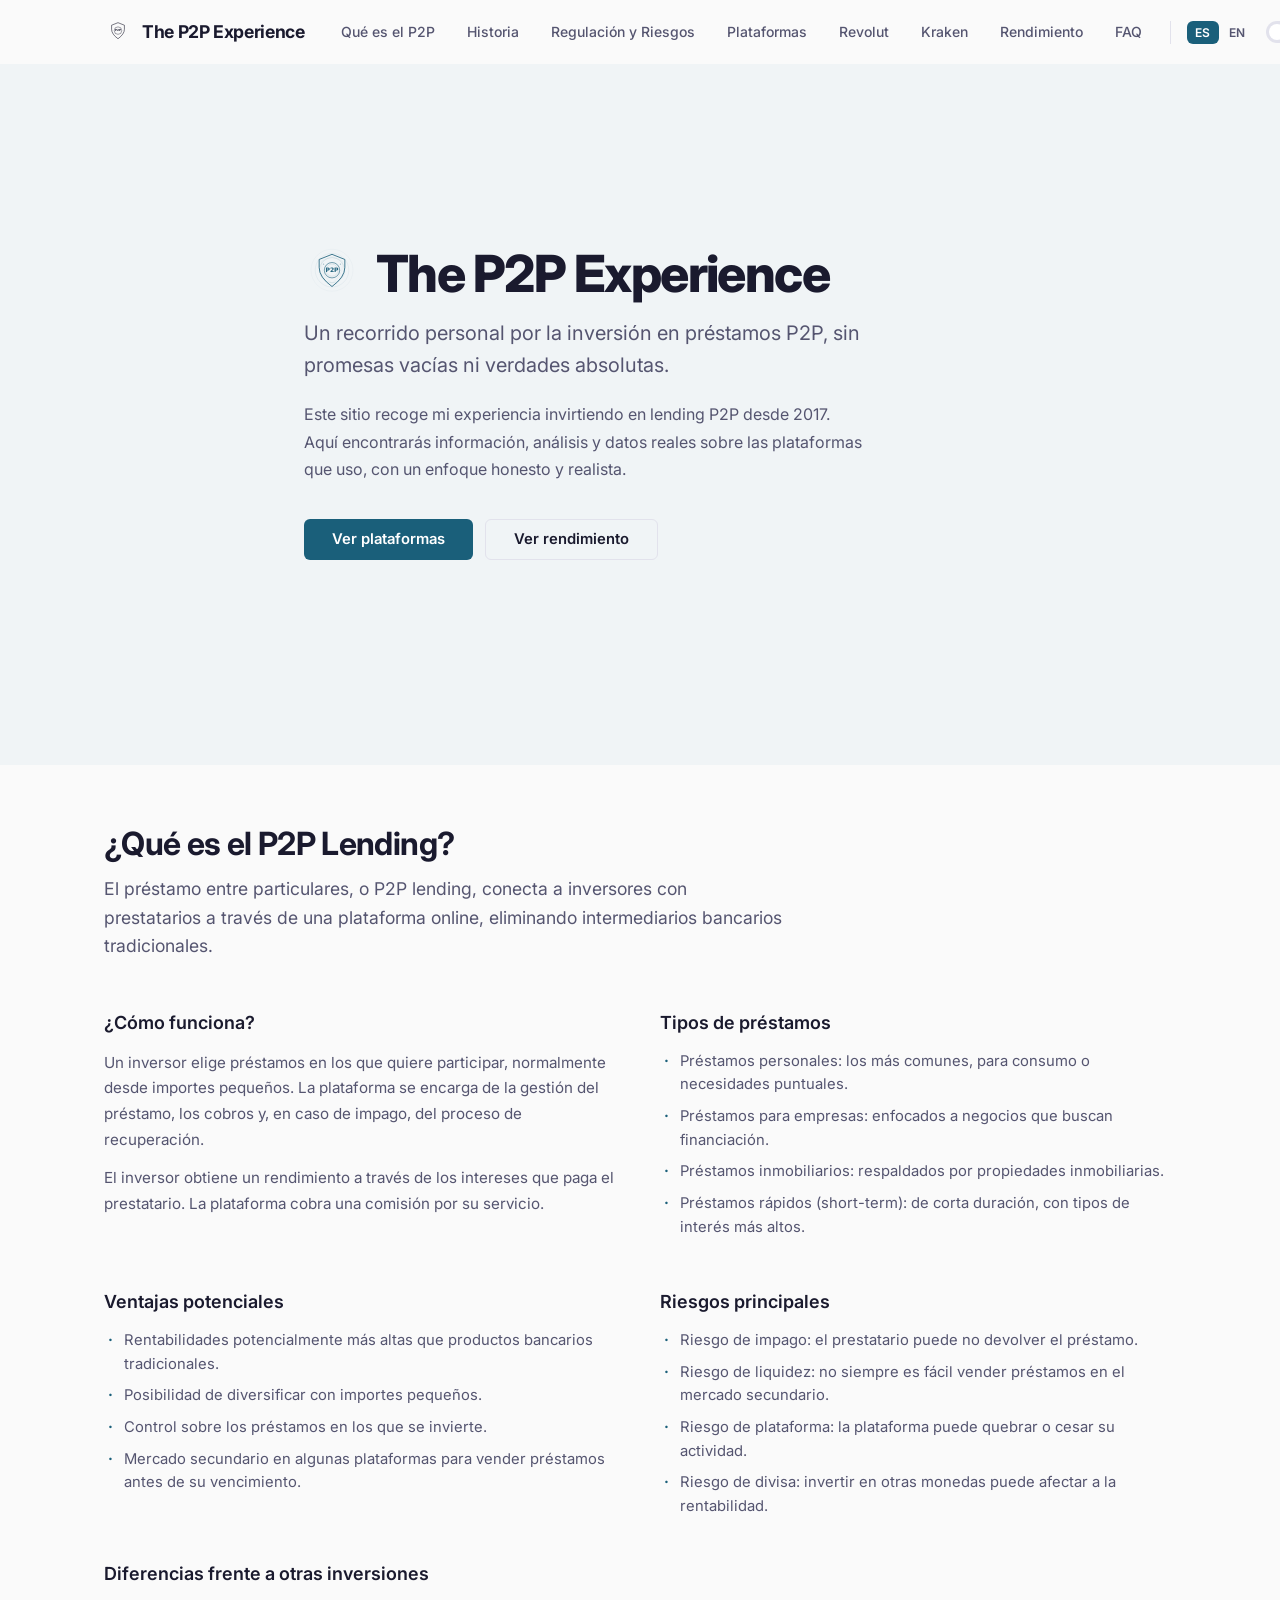
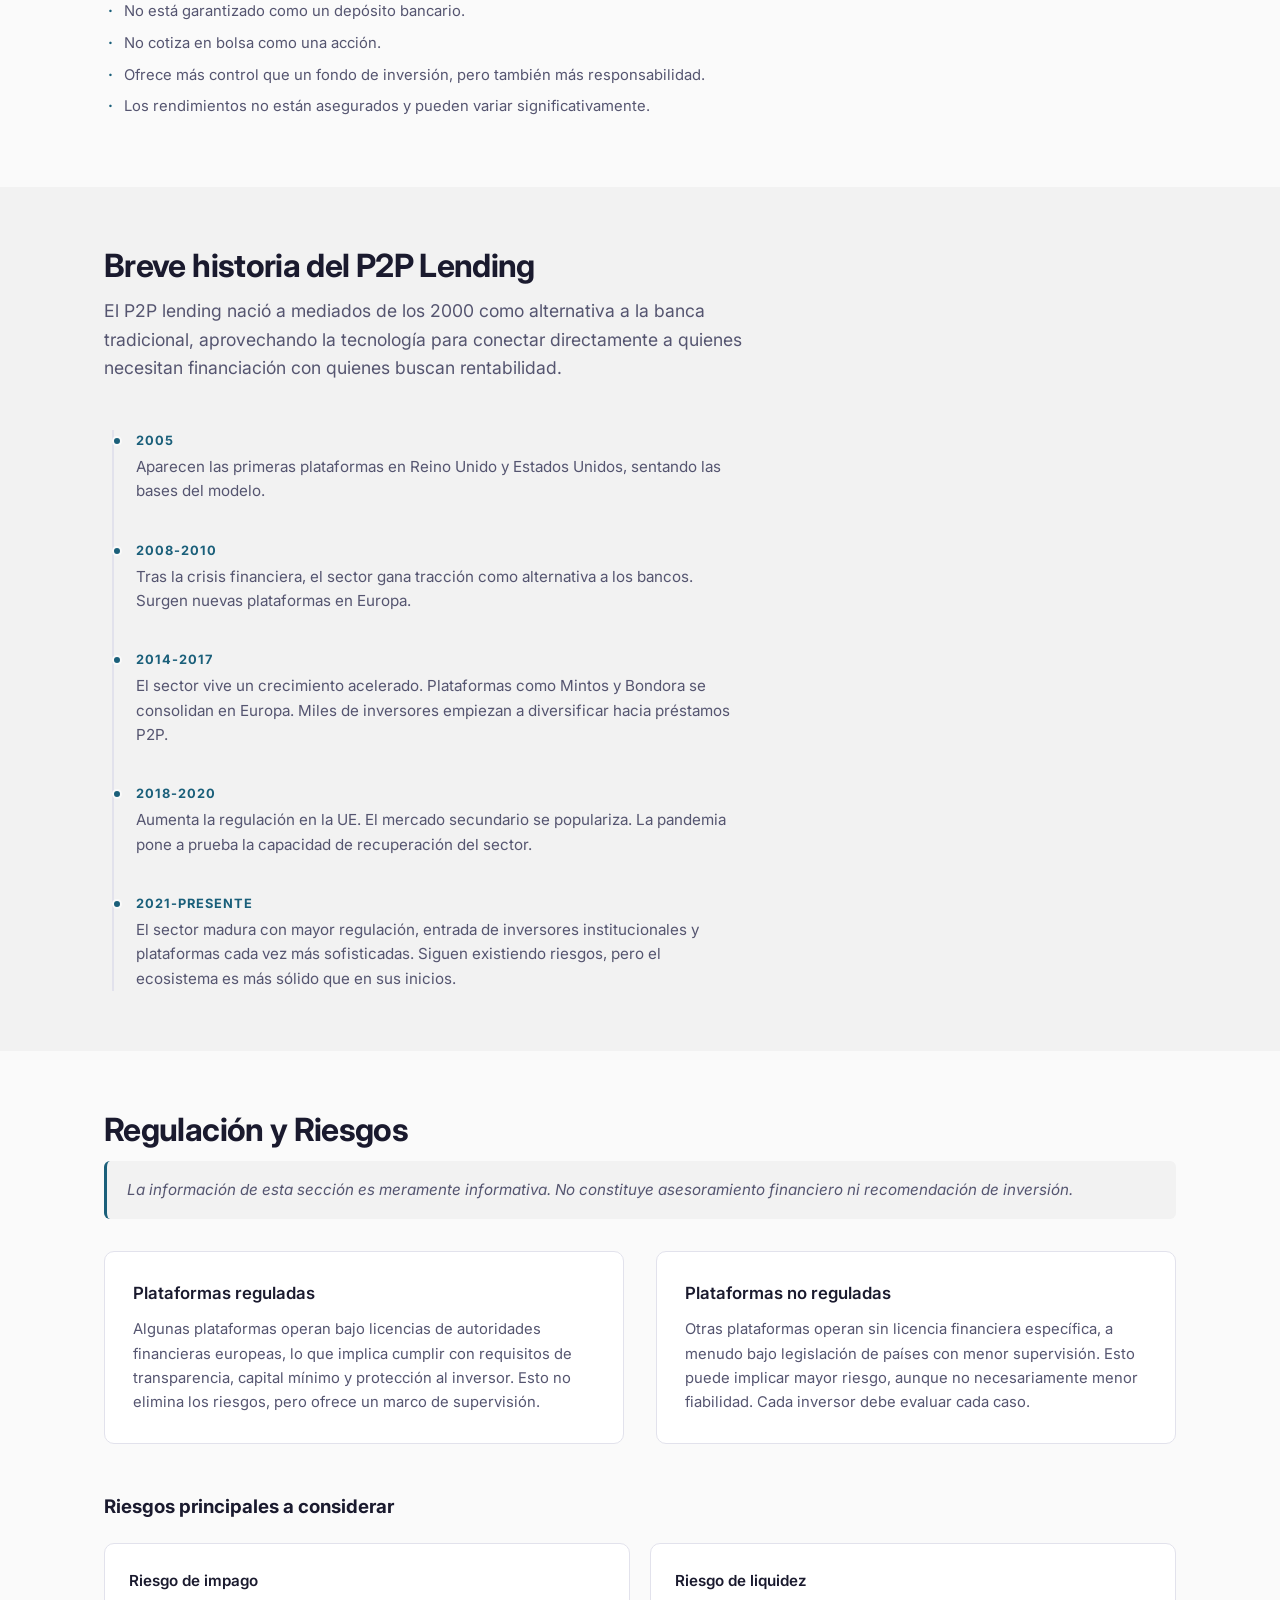
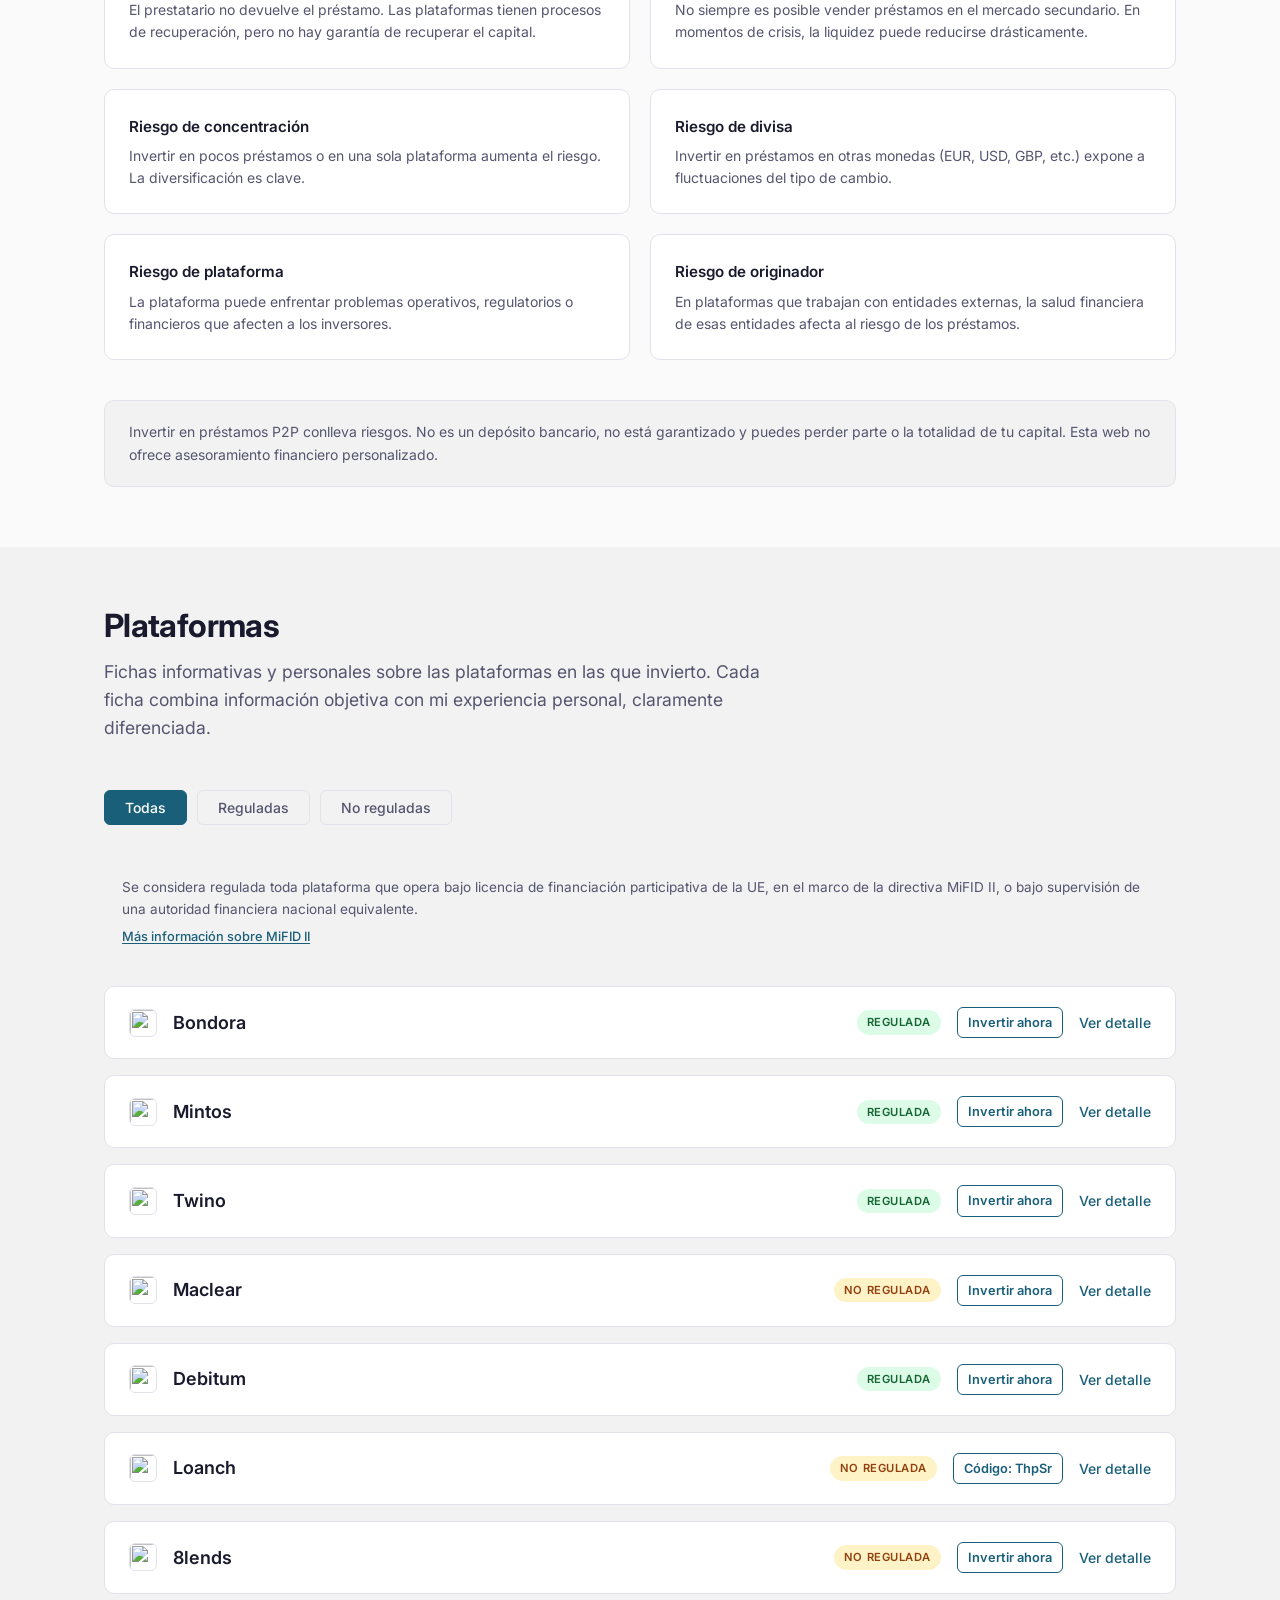
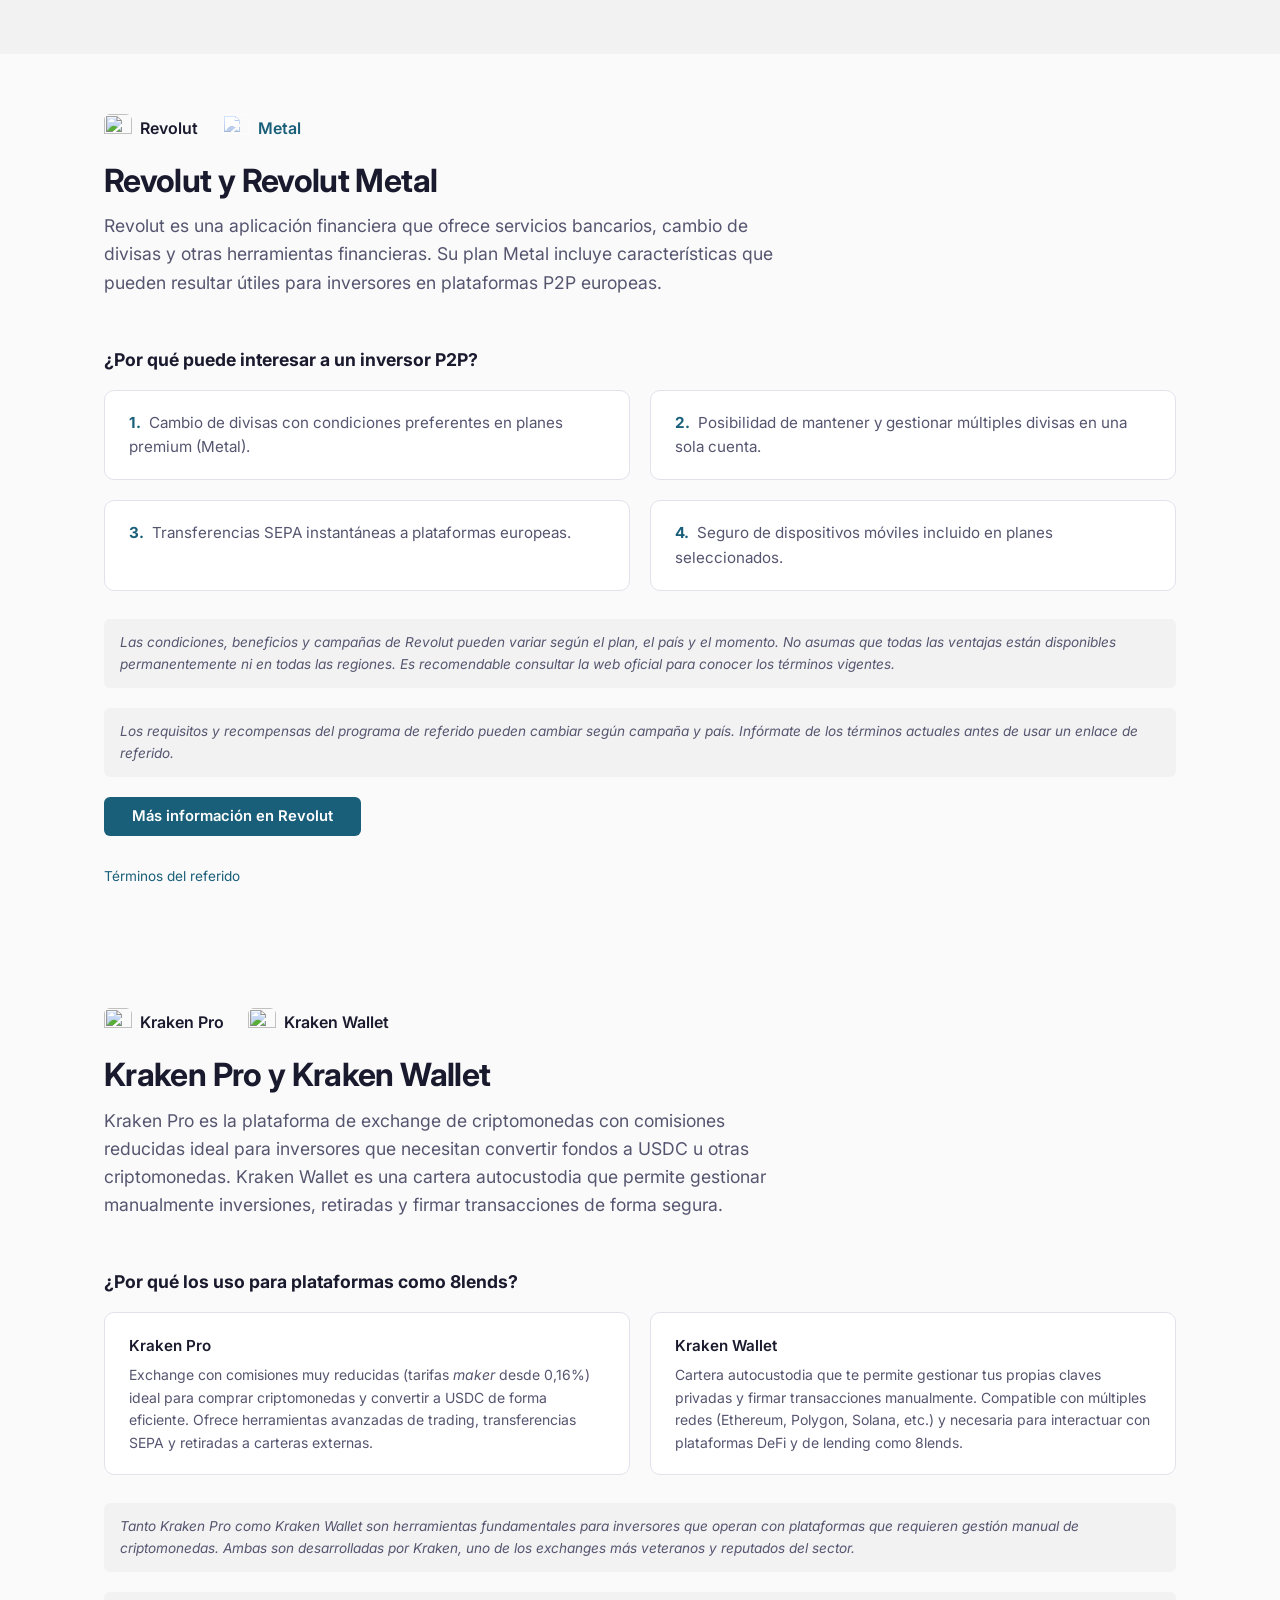
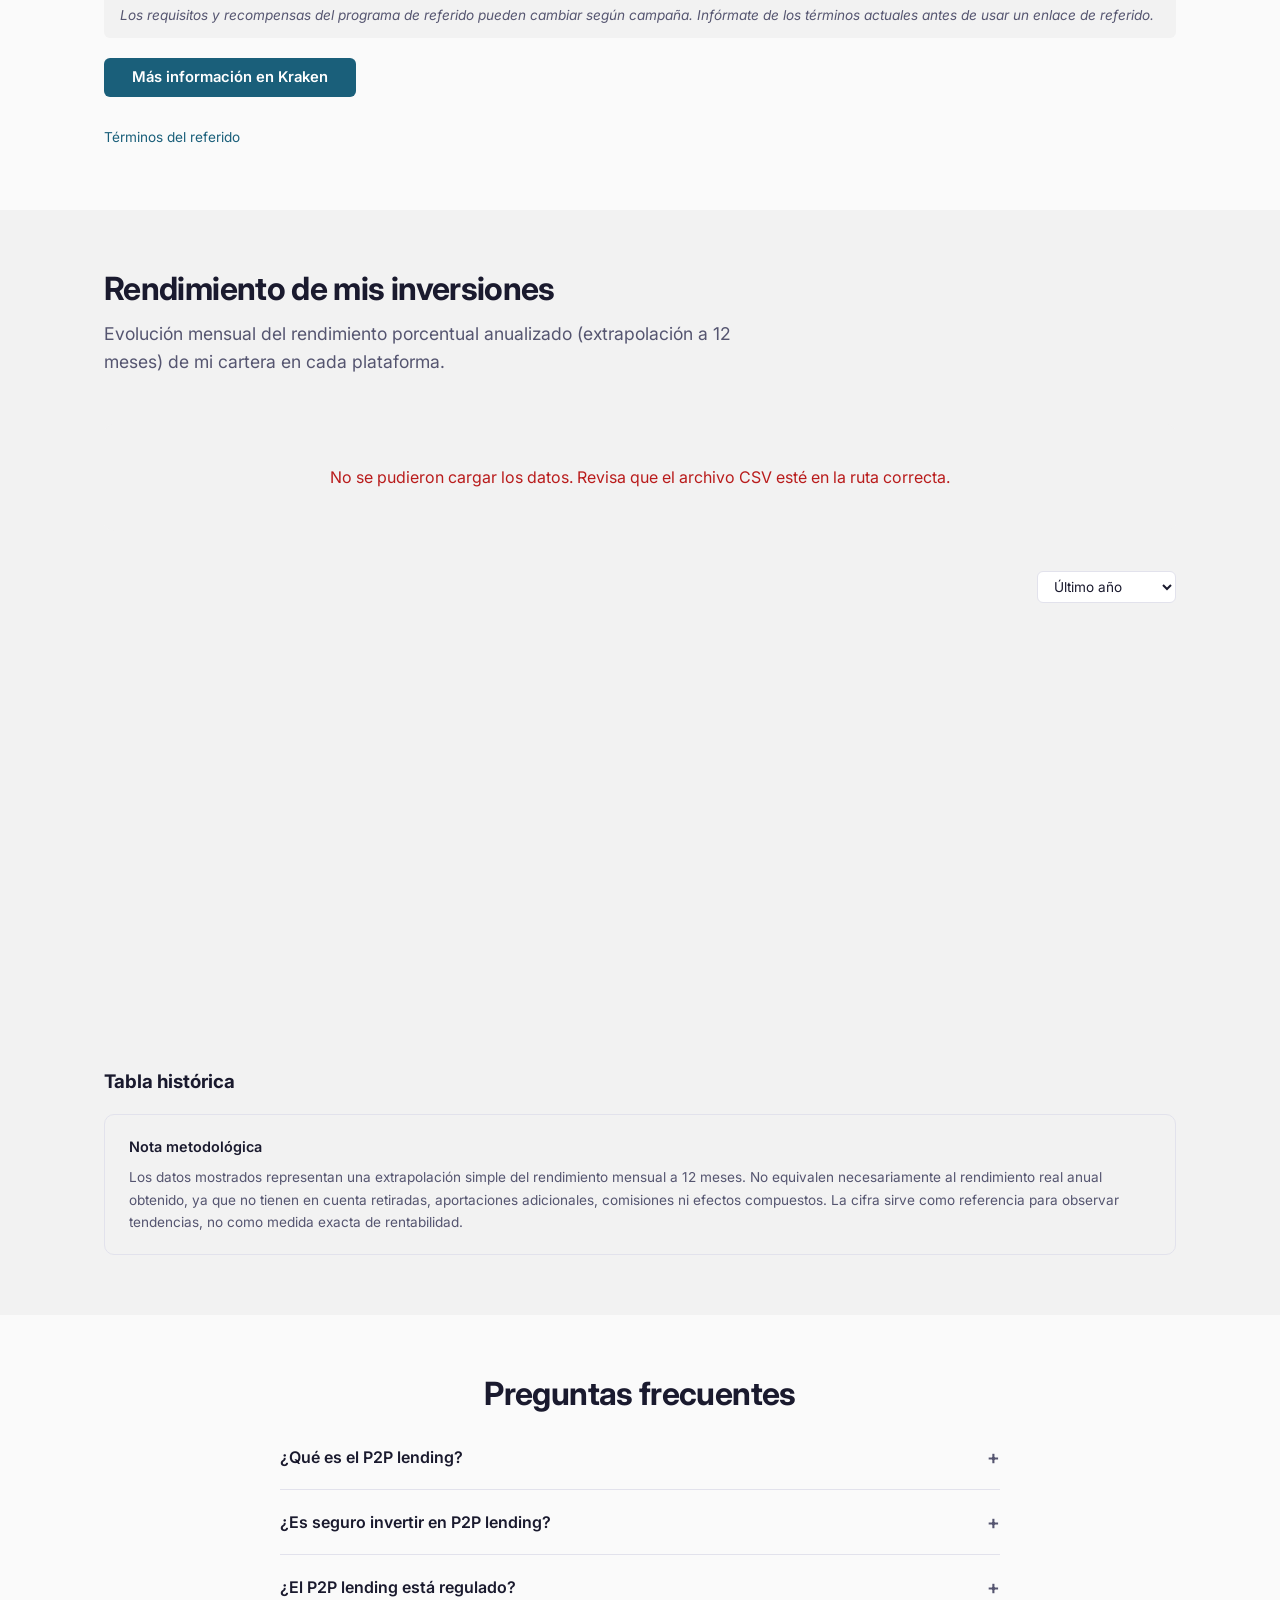
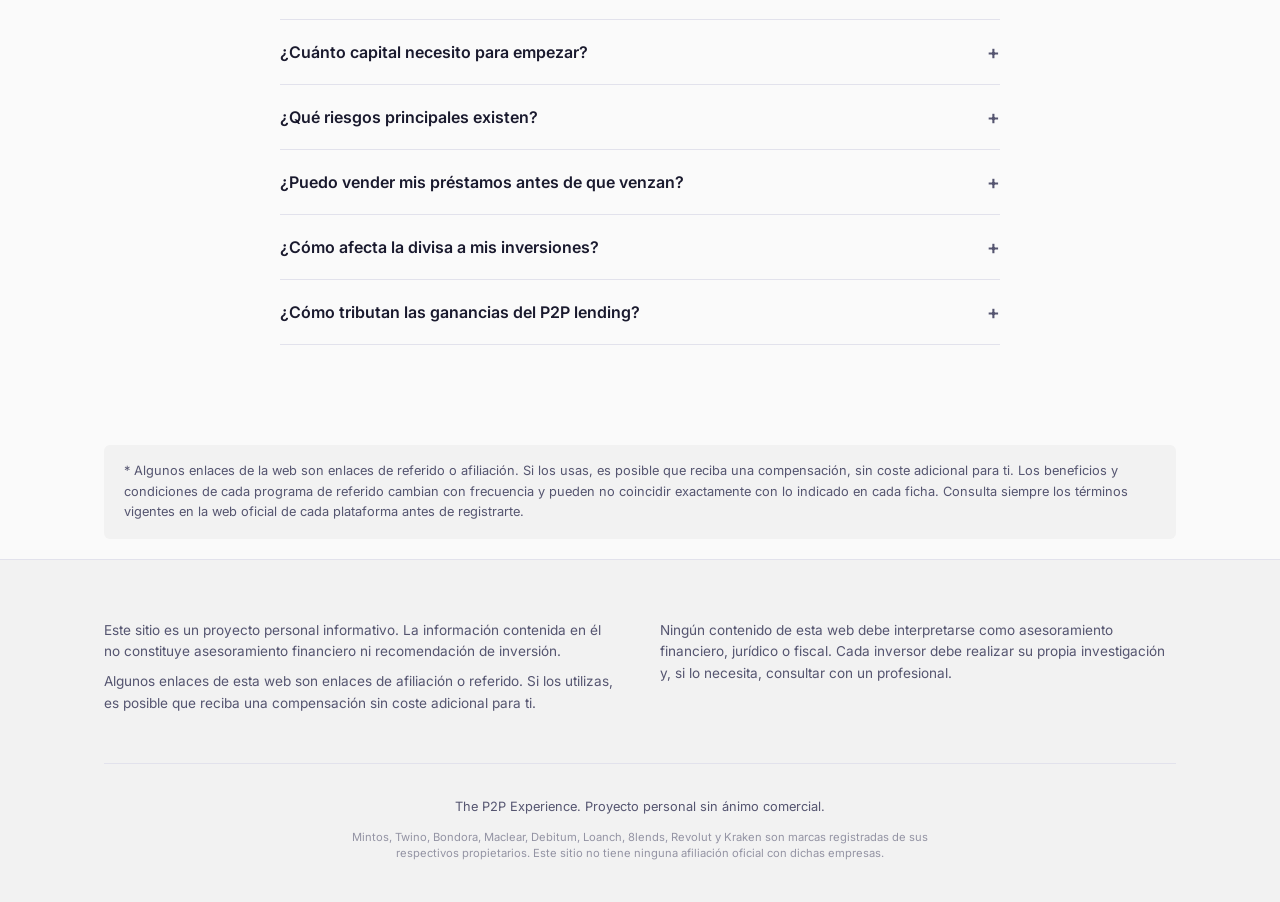
==== index.html @ 7c2d2e27 "fix: logo link scrolls to hero section" ====
<!DOCTYPE html>
<html lang="es" data-theme="light">
<head>
<meta charset="UTF-8">
<meta name="viewport" content="width=device-width, initial-scale=1.0">
<title data-i18n="site.title">The P2P Experience</title>
<meta name="description" content="Seguimiento personal e información sobre inversión en préstamos P2P">
<meta property="og:title" content="The P2P Experience">
<meta property="og:description" content="Un recorrido personal por la inversión en préstamos P2P.">
<meta property="og:type" content="website">
<link rel="preconnect" href="https://fonts.googleapis.com">
<link rel="preconnect" href="https://fonts.gstatic.com" crossorigin>
<link href="https://fonts.googleapis.com/css2?family=Inter:wght@400;500;600;700;800&display=swap" rel="stylesheet">
<script src="https://cdn.jsdelivr.net/npm/chart.js@4.4.7/dist/chart.umd.min.js"></script>
<link rel="stylesheet" href="css/style.css">
<link rel="icon" type="image/svg+xml" href="data:image/svg+xml,%3Csvg xmlns='http://www.w3.org/2000/svg' viewBox='0 0 240 240'%3E%3Cpath d='M120 40 L175 62 L175 96 Q175 138 120 178 Q65 138 65 96 L65 62 Z' fill='none' stroke='%233b82f6' stroke-width='6' stroke-linejoin='round'/%3E%3Ccircle cx='120' cy='108' r='33' fill='none' stroke='%23f59e0b' stroke-width='4'/%3E%3Ctext x='120' y='116' text-anchor='middle' font-family='system-ui,sans-serif' font-weight='800' font-size='28' fill='%23f8fafc'%3EP2P%3C/text%3E%3C/svg%3E">
</head>
<body>

<!-- ─── Header ───────────────────────────────────────────────── -->
<header class="site-header">
  <div class="container header-inner">
    <a href="#hero" class="site-logo">
      <svg class="logo-icon" width="28" height="28" viewBox="0 0 240 240" xmlns="http://www.w3.org/2000/svg">
        <path d="M120 40 L175 62 L175 96 Q175 138 120 178 Q65 138 65 96 L65 62 Z" fill="none" stroke="currentColor" stroke-width="5" stroke-linejoin="round"/>
        <circle cx="120" cy="108" r="32" fill="none" stroke="currentColor" stroke-width="3.5"/>
        <text x="120" y="115" text-anchor="middle" font-family="system-ui, sans-serif" font-weight="800" font-size="24" fill="currentColor">P2P</text>
      </svg>
      <span class="logo-text">The P2P Experience</span>
    </a>

    <button class="hamburger" id="hamburger" aria-expanded="false" aria-label="Menú">
      <span></span><span></span><span></span>
    </button>

    <nav class="nav-menu" id="nav-menu">
      <a href="#que-es" data-i18n="nav.que-es">Qu&eacute; es el P2P</a>
      <a href="#historia" data-i18n="nav.historia">Historia</a>
      <a href="#regulacion" data-i18n="nav.regulacion">Regulaci&oacute;n y Riesgos</a>
      <a href="#plataformas" data-i18n="nav.plataformas">Plataformas</a>
      <a href="#revolut">Revolut</a>
      <a href="#kraken">Kraken</a>
      <a href="#rendimiento" data-i18n="nav.rendimiento">Rendimiento</a>
      <a href="#faq">FAQ</a>

      <div class="lang-switcher">
        <button class="lang-btn active" data-lang="es">ES</button>
        <button class="lang-btn" data-lang="en">EN</button>
      </div>

      <div class="theme-toggle-wrapper">
        <label class="theme-switch">
          <input type="checkbox" id="theme-toggle">
          <span class="theme-slider"></span>
        </label>
        <span class="theme-label" id="theme-label">Modo oscuro</span>
      </div>
    </nav>
  </div>
</header>

<main>

<!-- ─── Hero ──────────────────────────────────────────────────── -->
<section class="hero" id="hero">
  <div class="container hero-content">
    <div class="hero-title-row">
      <svg class="hero-logo" width="56" height="56" viewBox="0 0 240 240" xmlns="http://www.w3.org/2000/svg">
        <circle cx="120" cy="108" r="90" fill="none" stroke="currentColor" stroke-width="1" opacity="0.12"/>
        <circle cx="120" cy="108" r="72" fill="none" stroke="currentColor" stroke-width="1.2" opacity="0.2"/>
        <circle cx="120" cy="108" r="54" fill="none" stroke="currentColor" stroke-width="1.5" opacity="0.3"/>
        <path d="M120 40 L175 62 L175 96 Q175 138 120 178 Q65 138 65 96 L65 62 Z" fill="none" stroke="currentColor" stroke-width="3.5" stroke-linejoin="round"/>
        <path d="M120 50 L164 68 L164 94 Q164 130 120 164 Q76 130 76 94 L76 68 Z" fill="none" stroke="currentColor" stroke-width="1" opacity="0.2" stroke-linejoin="round"/>
        <circle cx="120" cy="108" r="33" fill="none" stroke="currentColor" stroke-width="2.5"/>
        <circle cx="120" cy="108" r="26" fill="none" stroke="currentColor" stroke-width="0.8" opacity="0.5"/>
        <text x="120" y="116" text-anchor="middle" font-family="system-ui,sans-serif" font-weight="800" font-size="26" fill="currentColor">P2P</text>
        <circle cx="84" cy="82" r="2.5" fill="currentColor" opacity="0.4"/>
        <circle cx="156" cy="82" r="2.5" fill="currentColor" opacity="0.4"/>
      </svg>
      <h1 class="hero-title" data-i18n="hero.title">The P2P Experience</h1>
    </div>
    <p class="hero-subtitle" data-i18n="hero.subtitle">Un recorrido personal por la inversi&oacute;n en pr&eacute;stamos P2P, sin promesas vac&iacute;as ni verdades absolutas.</p>
    <p class="hero-intro" data-i18n="hero.intro">Este sitio recoge mi experiencia invirtiendo en lending P2P desde 2017. Aqu&iacute; encontrar&aacute;s informaci&oacute;n, an&aacute;lisis y datos reales sobre las plataformas que uso, con un enfoque honesto y realista.</p>
    <div class="hero-actions">
      <a href="#plataformas" class="btn btn-primary" data-i18n="hero.cta_plataformas">Ver plataformas</a>
      <a href="#rendimiento" class="btn btn-outline" data-i18n="hero.cta_rendimiento">Ver rendimiento</a>
    </div>
  </div>
</section>

<!-- ─── Qué es el P2P ─────────────────────────────────────────── -->
<section class="section" id="que-es">
  <div class="container">
    <h2 class="section-title" data-i18n="quees.title">¿Qu&eacute; es el P2P Lending?</h2>
    <p class="section-subtitle" data-i18n="quees.intro">El pr&eacute;stamo entre particulares, o P2P lending, conecta a inversores con prestatarios a trav&eacute;s de una plataforma online, eliminando intermediarios bancarios tradicionales.</p>

    <div class="about-grid">
      <div class="about-block">
        <h3 data-i18n="quees.como_funciona.title">¿C&oacute;mo funciona?</h3>
        <p data-i18n="quees.como_funciona.p1">Un inversor elige pr&eacute;stamos en los que quiere participar, normalmente desde importes peque&ntilde;os. La plataforma se encarga de la gesti&oacute;n del pr&eacute;stamo, los cobros y, en caso de impago, del proceso de recuperaci&oacute;n.</p>
        <p style="margin-top:12px" data-i18n="quees.como_funciona.p2">El inversor obtiene un rendimiento a trav&eacute;s de los intereses que paga el prestatario. La plataforma cobra una comisi&oacute;n por su servicio.</p>
      </div>

      <div class="about-block">
        <h3 data-i18n="quees.tipos.title">Tipos de pr&eacute;stamos</h3>
        <ul>
          <li data-i18n="quees.tipos.items[0]">Pr&eacute;stamos personales: los m&aacute;s comunes, para consumo o necesidades puntuales.</li>
          <li data-i18n="quees.tipos.items[1]">Pr&eacute;stamos para empresas: enfocados a negocios que buscan financiaci&oacute;n.</li>
          <li data-i18n="quees.tipos.items[2]">Pr&eacute;stamos inmobiliarios: respaldados por propiedades inmobiliarias.</li>
          <li data-i18n="quees.tipos.items[3]">Pr&eacute;stamos r&aacute;pidos (short-term): de corta duraci&oacute;n, con tipos de inter&eacute;s m&aacute;s altos.</li>
        </ul>
      </div>

      <div class="about-block">
        <h3 data-i18n="quees.ventajas.title">Ventajas potenciales</h3>
        <ul>
          <li data-i18n="quees.ventajas.items[0]">Rentabilidades potencialmente m&aacute;s altas que productos bancarios tradicionales.</li>
          <li data-i18n="quees.ventajas.items[1]">Posibilidad de diversificar con importes peque&ntilde;os.</li>
          <li data-i18n="quees.ventajas.items[2]">Control sobre los pr&eacute;stamos en los que se invierte.</li>
          <li data-i18n="quees.ventajas.items[3]">Mercado secundario en algunas plataformas para vender pr&eacute;stamos antes de su vencimiento.</li>
        </ul>
      </div>

      <div class="about-block">
        <h3 data-i18n="quees.riesgos.title">Riesgos principales</h3>
        <ul>
          <li data-i18n="quees.riesgos.items[0]">Riesgo de impago: el prestatario puede no devolver el pr&eacute;stamo.</li>
          <li data-i18n="quees.riesgos.items[1]">Riesgo de liquidez: no siempre es f&aacute;cil vender pr&eacute;stamos en el mercado secundario.</li>
          <li data-i18n="quees.riesgos.items[2]">Riesgo de plataforma: la plataforma puede quebrar o cesar su actividad.</li>
          <li data-i18n="quees.riesgos.items[3]">Riesgo de divisa: invertir en otras monedas puede afectar a la rentabilidad.</li>
        </ul>
      </div>
    </div>

    <div class="about-block" style="margin-top:32px">
      <h3 data-i18n="quees.diferencias.title">Diferencias frente a otras inversiones</h3>
      <ul>
        <li data-i18n="quees.diferencias.items[0]">No est&aacute; garantizado como un dep&oacute;sito bancario.</li>
        <li data-i18n="quees.diferencias.items[1]">No cotiza en bolsa como una acci&oacute;n.</li>
        <li data-i18n="quees.diferencias.items[2]">Ofrece m&aacute;s control que un fondo de inversi&oacute;n, pero tambi&eacute;n m&aacute;s responsabilidad.</li>
        <li data-i18n="quees.diferencias.items[3]">Los rendimientos no est&aacute;n asegurados y pueden variar significativamente.</li>
      </ul>
    </div>
  </div>
</section>

<!-- ─── Historia ──────────────────────────────────────────────── -->
<section class="section section-alt" id="historia">
  <div class="container">
    <h2 class="section-title" data-i18n="historia.title">Breve historia del P2P Lending</h2>
    <p class="section-subtitle" data-i18n="historia.intro">El P2P lending naci&oacute; a mediados de los 2000 como alternativa a la banca tradicional, aprovechando la tecnolog&iacute;a para conectar directamente a quienes necesitan financiaci&oacute;n con quienes buscan rentabilidad.</p>

    <div class="timeline">
      <div class="timeline-item">
        <div class="timeline-year">2005</div>
        <div class="timeline-text" data-i18n="historia.hitos[0].text">Aparecen las primeras plataformas en Reino Unido y Estados Unidos, sentando las bases del modelo.</div>
      </div>
      <div class="timeline-item">
        <div class="timeline-year">2008-2010</div>
        <div class="timeline-text" data-i18n="historia.hitos[1].text">Tras la crisis financiera, el sector gana tracci&oacute;n como alternativa a los bancos. Surgen nuevas plataformas en Europa.</div>
      </div>
      <div class="timeline-item">
        <div class="timeline-year">2014-2017</div>
        <div class="timeline-text" data-i18n="historia.hitos[2].text">El sector vive un crecimiento acelerado. Plataformas como Mintos y Bondora se consolidan en Europa. Miles de inversores empiezan a diversificar hacia pr&eacute;stamos P2P.</div>
      </div>
      <div class="timeline-item">
        <div class="timeline-year">2018-2020</div>
        <div class="timeline-text" data-i18n="historia.hitos[3].text">Aumenta la regulaci&oacute;n en la UE. El mercado secundario se populariza. La pandemia pone a prueba la capacidad de recuperaci&oacute;n del sector.</div>
      </div>
      <div class="timeline-item">
        <div class="timeline-year">2021-presente</div>
        <div class="timeline-text" data-i18n="historia.hitos[4].text">El sector madura con mayor regulaci&oacute;n, entrada de inversores institucionales y plataformas cada vez m&aacute;s sofisticadas. Siguen existiendo riesgos, pero el ecosistema es m&aacute;s s&oacute;lido que en sus inicios.</div>
      </div>
    </div>
  </div>
</section>

<!-- ─── Regulación y Riesgos ──────────────────────────────────── -->
<section class="section" id="regulacion">
  <div class="container">
    <h2 class="section-title" data-i18n="regulacion.title">Regulaci&oacute;n y Riesgos</h2>

    <div class="regulation-intro" data-i18n="regulacion.declaracion">La informaci&oacute;n de esta secci&oacute;n es meramente informativa. No constituye asesoramiento financiero ni recomendaci&oacute;n de inversi&oacute;n.</div>

    <div class="regulation-grid">
      <div class="regulation-block">
        <h3 data-i18n="regulacion.reguladas.title">Plataformas reguladas</h3>
        <p data-i18n="regulacion.reguladas.text">Algunas plataformas operan bajo licencias de autoridades financieras europeas, lo que implica cumplir con requisitos de transparencia, capital m&iacute;nimo y protecci&oacute;n al inversor. Esto no elimina los riesgos, pero ofrece un marco de supervisi&oacute;n.</p>
      </div>
      <div class="regulation-block">
        <h3 data-i18n="regulacion.no_reguladas.title">Plataformas no reguladas</h3>
        <p data-i18n="regulacion.no_reguladas.text">Otras plataformas operan sin licencia financiera espec&iacute;fica, a menudo bajo legislaci&oacute;n de pa&iacute;ses con menor supervisi&oacute;n. Esto puede implicar mayor riesgo, aunque no necesariamente menor fiabilidad. Cada inversor debe evaluar cada caso.</p>
      </div>
    </div>

    <h3 style="margin-bottom:20px" data-i18n="regulacion.riesgos_lista.title">Riesgos principales a considerar</h3>

    <div class="risk-list">
      <div class="risk-item">
        <h4 data-i18n="regulacion.riesgos_lista.items[0].name">Riesgo de impago</h4>
        <p data-i18n="regulacion.riesgos_lista.items[0].text">El prestatario no devuelve el pr&eacute;stamo. Las plataformas tienen procesos de recuperaci&oacute;n, pero no hay garant&iacute;a de recuperar el capital.</p>
      </div>
      <div class="risk-item">
        <h4 data-i18n="regulacion.riesgos_lista.items[1].name">Riesgo de liquidez</h4>
        <p data-i18n="regulacion.riesgos_lista.items[1].text">No siempre es posible vender pr&eacute;stamos en el mercado secundario. En momentos de crisis, la liquidez puede reducirse dr&aacute;sticamente.</p>
      </div>
      <div class="risk-item">
        <h4 data-i18n="regulacion.riesgos_lista.items[2].name">Riesgo de concentraci&oacute;n</h4>
        <p data-i18n="regulacion.riesgos_lista.items[2].text">Invertir en pocos pr&eacute;stamos o en una sola plataforma aumenta el riesgo. La diversificaci&oacute;n es clave.</p>
      </div>
      <div class="risk-item">
        <h4 data-i18n="regulacion.riesgos_lista.items[3].name">Riesgo de divisa</h4>
        <p data-i18n="regulacion.riesgos_lista.items[3].text">Invertir en pr&eacute;stamos en otras monedas (EUR, USD, GBP, etc.) expone a fluctuaciones del tipo de cambio.</p>
      </div>
      <div class="risk-item">
        <h4 data-i18n="regulacion.riesgos_lista.items[4].name">Riesgo de plataforma</h4>
        <p data-i18n="regulacion.riesgos_lista.items[4].text">La plataforma puede enfrentar problemas operativos, regulatorios o financieros que afecten a los inversores.</p>
      </div>
      <div class="risk-item">
        <h4 data-i18n="regulacion.riesgos_lista.items[5].name">Riesgo de originador</h4>
        <p data-i18n="regulacion.riesgos_lista.items[5].text">En plataformas que trabajan con entidades externas, la salud financiera de esas entidades afecta al riesgo de los pr&eacute;stamos.</p>
      </div>
    </div>

    <div class="disclaimer-box" data-i18n="regulacion.disclaimer">
      Invertir en pr&eacute;stamos P2P conlleva riesgos. No es un dep&oacute;sito bancario, no est&aacute; garantizado y puedes perder parte o la totalidad de tu capital. Esta web no ofrece asesoramiento financiero personalizado.
    </div>
  </div>
</section>

<!-- ─── Plataformas ───────────────────────────────────────────── -->
<section class="section section-alt" id="plataformas">
  <div class="container">
    <h2 class="section-title" data-i18n="plataformas.title">Plataformas</h2>
    <p class="section-subtitle" data-i18n="plataformas.intro">Fichas informativas y personales sobre las plataformas en las que invierto. Cada ficha combina informaci&oacute;n objetiva con mi experiencia personal, claramente diferenciada.</p>

    <div class="platform-tabs">
      <button class="tab-btn active" data-filter="all" data-i18n="plataformas.tabs.todas">Todas</button>
      <button class="tab-btn" data-filter="regulated" data-i18n="plataformas.tabs.reguladas">Reguladas</button>
      <button class="tab-btn" data-filter="unregulated" data-i18n="plataformas.tabs.no_reguladas">No reguladas</button>
    </div>

    <div class="regulation-note">
      <p data-i18n="plataformas.mifid_explicacion">Se considera regulada toda plataforma que opera bajo licencia de financiaci&oacute;n participativa de la UE, en el marco de la directiva MiFID II, o bajo supervisi&oacute;n de una autoridad financiera nacional equivalente.</p>
      <a href="https://www.esma.europa.eu/policy-rules/mifid-ii-and-investor-protection" target="_blank" rel="noopener noreferrer" class="regulation-link" data-i18n="plataformas.mifid_enlace">M&aacute;s informaci&oacute;n sobre MiFID II</a>
    </div>

    <div class="platforms-grid" id="platforms-grid">

    <!-- Bondora -->
    <div class="platform-card" data-platform="bondora" data-category="regulated">
      <div class="platform-header">
        <img class="platform-logo" src="https://www.google.com/s2/favicons?domain=bondora.com&sz=32" alt="" width="28" height="28" loading="lazy">
        <span class="platform-name" data-i18n="plataforma_bondora.nombre">Bondora</span>
        <span class="platform-badge badge-regulated" data-i18n="plataformas.badge_regulada">Regulada</span>
        <a data-referral="bondora" target="_blank" rel="noopener noreferrer" class="header-referral-link"><span data-i18n="plataformas.invertir_ahora">Invertir ahora</span></a>
        <button class="platform-toggle" aria-expanded="false" data-i18n="plataformas.ver_ficha">Ver detalle</button>
      </div>
      <div class="platform-content">
        <div class="platform-body">
          <div class="platform-section">
            <h4 data-i18n="plataformas.objetivo">Informaci&oacute;n general</h4>
            <p data-i18n="plataforma_bondora.resumen">Plataforma con sede en Estonia, fundada en 2008. Fue una de las pioneras en Europa y ofrece pr&eacute;stamos personales, adem&aacute;s de su producto Go &amp; Grow, una opci&oacute;n automatizada que busca simplificar la inversi&oacute;n. Opera bajo licencia de la Autoridad de Mercados Financieros de Estonia.</p>
          </div>
          <div class="platform-section">
            <h4 data-i18n="plataformas.puntos_fuertes">Puntos fuertes</h4>
            <ul>
              <li data-i18n="plataforma_bondora.puntos_fuertes[0]">Plataforma consolidada con a&ntilde;os de trayectoria.</li>
              <li data-i18n="plataforma_bondora.puntos_fuertes[1]">Producto Go &amp; Grow sencillo para inversores que buscan automatizaci&oacute;n.</li>
              <li data-i18n="plataforma_bondora.puntos_fuertes[2]">Mercado secundario activo para venta de pr&eacute;stamos.</li>
              <li data-i18n="plataforma_bondora.puntos_fuertes[3]">Opera bajo supervisi&oacute;n financiera en Estonia.</li>
            </ul>
          </div>
          <div class="platform-section">
            <h4 data-i18n="plataformas.riesgos_limitaciones">Riesgos o limitaciones</h4>
            <ul>
              <li data-i18n="plataforma_bondora.riesgos[0]">Hist&oacute;rico de rendimientos variables, con periodos de rentabilidades negativas.</li>
              <li data-i18n="plataforma_bondora.riesgos[1]">Exposici&oacute;n significativa a mercados de riesgo crediticio.</li>
              <li data-i18n="plataforma_bondora.riesgos[2]">La rentabilidad de Go &amp; Grow no est&aacute; garantizada y puede ajustarse.</li>
            </ul>
          </div>
          <div class="platform-section">
            <h4 data-i18n="plataformas.perfil">¿Para qui&eacute;n?</h4>
            <p data-i18n="plataforma_bondora.perfil">Inversores que buscan una plataforma con trayectoria y producto automatizado, asumiendo los riesgos del mercado de pr&eacute;stamos personales.</p>
          </div>
          <div class="experience-box">
            <h4 data-i18n="plataformas.experiencia">Mi experiencia</h4>
            <p data-i18n="plataforma_bondora.experiencia">Bondora fue la primera plataforma de la que o&iacute; hablar y en la que invert&iacute;. En ella aprend&iacute; sobre riesgos, mercado secundario y venta de pr&eacute;stamos con descuento. Como estaba en fase de aprendizaje, mi rendimiento fue decayendo y poco a poco fui prefiriendo plataformas que me resultaban m&aacute;s c&oacute;modas de usar, como Mintos o Twino. Actualmente mi cartera en Bondora est&aacute; centrada en Go &amp; Grow como opci&oacute;n sencilla.</p>
          </div>
          <div class="platform-links">
            <a href="https://bondora.com" target="_blank" rel="noopener noreferrer" data-i18n="plataformas.web_oficial">Web oficial</a>
          </div>
          <div class="platform-section">
            <span data-referral-benefit="bondora"></span>
            <div class="referral-actions" style="margin-top:8px">
              <a data-referral="bondora" target="_blank" rel="noopener noreferrer" class="btn btn-referral"><span data-i18n="plataformas.invertir_ahora">Invertir ahora</span></a>
              <a data-referral-terms="bondora" target="_blank" rel="noopener noreferrer" class="btn-referral-terms"><span data-i18n="plataformas.terminos_referido">T&eacute;rminos del referido</span></a>
            </div>
          </div>
        </div>
      </div>
    </div>

    <!-- Mintos -->
    <div class="platform-card" data-platform="mintos" data-category="regulated">
      <div class="platform-header">
        <img class="platform-logo" src="https://www.google.com/s2/favicons?domain=mintos.com&sz=32" alt="" width="28" height="28" loading="lazy">
        <span class="platform-name" data-i18n="plataforma_mintos.nombre">Mintos</span>
        <span class="platform-badge badge-regulated" data-i18n="plataformas.badge_regulada">Regulada</span>
        <a data-referral="mintos" target="_blank" rel="noopener noreferrer" class="header-referral-link"><span data-i18n="plataformas.invertir_ahora">Invertir ahora</span></a>
        <button class="platform-toggle" aria-expanded="false" data-i18n="plataformas.ver_ficha">Ver detalle</button>
      </div>
      <div class="platform-content">
        <div class="platform-body">
          <div class="platform-section">
            <h4 data-i18n="plataformas.objetivo">Informaci&oacute;n general</h4>
            <p data-i18n="plataforma_mintos.resumen">Plataforma con sede en Letonia, fundada en 2015. Es una de las m&aacute;s conocidas del sector y ofrece pr&eacute;stamos de diversas entidades originadoras. Opera bajo licencia de la Autoridad de Mercados Financieros y de Capital de Letonia.</p>
          </div>
          <div class="platform-section">
            <h4 data-i18n="plataformas.puntos_fuertes">Puntos fuertes</h4>
            <ul>
              <li data-i18n="plataforma_mintos.puntos_fuertes[0]">Plataforma con gran volumen de pr&eacute;stamos y diversidad de originadores.</li>
              <li data-i18n="plataforma_mintos.puntos_fuertes[1]">Interfaz completa y herramientas de an&aacute;lisis.</li>
              <li data-i18n="plataforma_mintos.puntos_fuertes[2]">Mercado secundario l&iacute;quido en condiciones normales.</li>
              <li data-i18n="plataforma_mintos.puntos_fuertes[3]">Regulada en la UE con licencia de plataforma de financiaci&oacute;n participativa.</li>
            </ul>
          </div>
          <div class="platform-section">
            <h4 data-i18n="plataformas.riesgos_limitaciones">Riesgos o limitaciones</h4>
            <ul>
              <li data-i18n="plataforma_mintos.riesgos[0]">Dependencia de originadores externos; la salud de estos afecta al riesgo de los pr&eacute;stamos.</li>
              <li data-i18n="plataforma_mintos.riesgos[1]">Ha habido casos de originadores con problemas de pago.</li>
              <li data-i18n="plataforma_mintos.riesgos[2]">No todos los originadores est&aacute;n supervisados directamente por la plataforma.</li>
            </ul>
          </div>
          <div class="platform-section">
            <h4 data-i18n="plataformas.perfil">¿Para qui&eacute;n?</h4>
            <p data-i18n="plataforma_mintos.perfil">Inversores que buscan variedad de productos, herramientas de an&aacute;lisis y mercados secundarios activos.</p>
          </div>
          <div class="experience-box">
            <h4 data-i18n="plataformas.experiencia">Mi experiencia</h4>
            <p data-i18n="plataforma_mintos.experiencia">Mintos es una de las plataformas m&aacute;s conocidas del sector, y durante mucho tiempo me ha dado buena rentabilidad. He tenido un problema con una entidad dentro de la plataforma que dej&oacute; de pagar, pero mi experiencia es que Mintos ha gestionado la recuperaci&oacute;n manteniendo informados a los inversores. Esto no significa que vaya a ser as&iacute; siempre, pero en mi caso ha sido llevadero.</p>
          </div>
          <div class="platform-links">
            <a href="https://mintos.com" target="_blank" rel="noopener noreferrer" data-i18n="plataformas.web_oficial">Web oficial</a>
          </div>
          <div class="platform-section">
            <span data-referral-benefit="mintos"></span>
            <div class="referral-actions" style="margin-top:8px">
              <a data-referral="mintos" target="_blank" rel="noopener noreferrer" class="btn btn-referral"><span data-i18n="plataformas.invertir_ahora">Invertir ahora</span></a>
              <a data-referral-terms="mintos" target="_blank" rel="noopener noreferrer" class="btn-referral-terms"><span data-i18n="plataformas.terminos_referido">T&eacute;rminos del referido</span></a>
            </div>
          </div>
        </div>
      </div>
    </div>

    <!-- Twino -->
    <div class="platform-card" data-platform="twino" data-category="regulated">
      <div class="platform-header">
        <img class="platform-logo" src="https://www.google.com/s2/favicons?domain=twino.eu&sz=32" alt="" width="28" height="28" loading="lazy">
        <span class="platform-name" data-i18n="plataforma_twino.nombre">Twino</span>
        <span class="platform-badge badge-regulated" data-i18n="plataformas.badge_regulada">Regulada</span>
        <a data-referral="twino" target="_blank" rel="noopener noreferrer" class="header-referral-link"><span data-i18n="plataformas.invertir_ahora">Invertir ahora</span></a>
        <button class="platform-toggle" aria-expanded="false" data-i18n="plataformas.ver_ficha">Ver detalle</button>
      </div>
      <div class="platform-content">
        <div class="platform-body">
          <div class="platform-section">
            <h4 data-i18n="plataformas.objetivo">Informaci&oacute;n general</h4>
            <p data-i18n="plataforma_twino.resumen">Plataforma con sede en Letonia, fundada en 2016. Se centra en pr&eacute;stamos empresariales garantizados con activos y est&aacute; regulada por la Autoridad de Mercados Financieros y de Capital de Letonia.</p>
          </div>
          <div class="platform-section">
            <h4 data-i18n="plataformas.puntos_fuertes">Puntos fuertes</h4>
            <ul>
              <li data-i18n="plataforma_twino.puntos_fuertes[0]">Enfoque en pr&eacute;stamos garantizados, lo que puede reducir el riesgo de impago.</li>
              <li data-i18n="plataforma_twino.puntos_fuertes[1]">Plataforma regulada en la UE.</li>
              <li data-i18n="plataforma_twino.puntos_fuertes[2]">Hist&oacute;ricamente rentabilidad m&aacute;s estable que otras plataformas.</li>
            </ul>
          </div>
          <div class="platform-section">
            <h4 data-i18n="plataformas.riesgos_limitaciones">Riesgos o limitaciones</h4>
            <ul>
              <li data-i18n="plataforma_twino.riesgos[0]">Las garant&iacute;as no siempre cubren la totalidad del pr&eacute;stamo en caso de impago.</li>
              <li data-i18n="plataforma_twino.riesgos[1]">Menor variedad de productos que otras plataformas.</li>
              <li data-i18n="plataforma_twino.riesgos[2]">Dependencia del mercado de pr&eacute;stamos empresariales.</li>
            </ul>
          </div>
          <div class="platform-section">
            <h4 data-i18n="plataformas.perfil">¿Para qui&eacute;n?</h4>
            <p data-i18n="plataforma_twino.perfil">Inversores que prefieren un perfil m&aacute;s conservador dentro del P2P, con pr&eacute;stamos respaldados por activos.</p>
          </div>
          <div class="experience-box">
            <h4 data-i18n="plataformas.experiencia">Mi experiencia</h4>
            <p data-i18n="plataforma_twino.experiencia">Me parece una plataforma sencilla de usar y bastante constante en el tiempo. En mi caso no he tenido problemas relevantes.</p>
          </div>
          <div class="platform-links">
            <a href="https://twino.com" target="_blank" rel="noopener noreferrer" data-i18n="plataformas.web_oficial">Web oficial</a>
          </div>
          <div class="platform-section">
            <span data-referral-benefit="twino"></span>
            <div class="referral-actions" style="margin-top:8px">
              <a data-referral="twino" target="_blank" rel="noopener noreferrer" class="btn btn-referral"><span data-i18n="plataformas.invertir_ahora">Invertir ahora</span></a>
              <a data-referral-terms="twino" target="_blank" rel="noopener noreferrer" class="btn-referral-terms"><span data-i18n="plataformas.terminos_referido">T&eacute;rminos del referido</span></a>
            </div>
          </div>
        </div>
      </div>
    </div>

    <!-- Maclear -->
    <div class="platform-card" data-platform="maclear" data-category="unregulated">
      <div class="platform-header">
        <img class="platform-logo" src="https://www.google.com/s2/favicons?domain=maclear.ch&sz=32" alt="" width="28" height="28" loading="lazy">
        <span class="platform-name" data-i18n="plataforma_maclear.nombre">Maclear</span>
        <span class="platform-badge badge-unregulated" data-i18n="plataformas.badge_no_regulada">No regulada</span>
        <a data-referral="maclear" target="_blank" rel="noopener noreferrer" class="header-referral-link"><span data-i18n="plataformas.invertir_ahora">Invertir ahora</span></a>
        <button class="platform-toggle" aria-expanded="false" data-i18n="plataformas.ver_ficha">Ver detalle</button>
      </div>
      <div class="platform-content">
        <div class="platform-body">
          <div class="platform-section">
            <h4 data-i18n="plataformas.objetivo">Informaci&oacute;n general</h4>
            <p data-i18n="plataforma_maclear.resumen">Plataforma fundada en 2021, con sede en Reino Unido. Opera en el espacio de pr&eacute;stamos respaldados por criptoactivos y cr&eacute;ditos. Es una plataforma relativamente joven en proceso de desarrollo de funcionalidades.</p>
          </div>
          <div class="platform-section">
            <h4 data-i18n="plataformas.puntos_fuertes">Puntos fuertes</h4>
            <ul>
              <li data-i18n="plataforma_maclear.puntos_fuertes[0]">Mercado secundario que resulta f&aacute;cil de usar.</li>
              <li data-i18n="plataforma_maclear.puntos_fuertes[1]">Equipo joven que va incorporando mejoras progresivamente.</li>
            </ul>
          </div>
          <div class="platform-section">
            <h4 data-i18n="plataformas.riesgos_limitaciones">Riesgos o limitaciones</h4>
            <ul>
              <li data-i18n="plataforma_maclear.riesgos[0]">Plataforma joven con menos trayectoria que otras del sector.</li>
              <li data-i18n="plataforma_maclear.riesgos[1]">Exposici&oacute;n a criptoactivos y su volatilidad.</li>
              <li data-i18n="plataforma_maclear.riesgos[2]">Menor volumen de pr&eacute;stamos y liquidez.</li>
            </ul>
          </div>
          <div class="platform-section">
            <h4 data-i18n="plataformas.perfil">¿Para qui&eacute;n?</h4>
            <p data-i18n="plataforma_maclear.perfil">Inversores interesados en explorar plataformas m&aacute;s nuevas con exposici&oacute;n a activos digitales.</p>
          </div>
          <div class="experience-box">
            <h4 data-i18n="plataformas.experiencia">Mi experiencia</h4>
            <p data-i18n="plataforma_maclear.experiencia">Maclear es una plataforma joven y poco a poco ha ido incorporando mejoras. Su mercado secundario me resulta especialmente f&aacute;cil de utilizar.</p>
          </div>
          <div class="platform-links">
            <a href="https://maclear.com" target="_blank" rel="noopener noreferrer" data-i18n="plataformas.web_oficial">Web oficial</a>
          </div>
          <div class="platform-section">
            <span data-referral-benefit="maclear"></span>
            <div class="referral-actions" style="margin-top:8px">
              <a data-referral="maclear" target="_blank" rel="noopener noreferrer" class="btn btn-referral"><span data-i18n="plataformas.invertir_ahora">Invertir ahora</span></a>
              <a data-referral-terms="maclear" target="_blank" rel="noopener noreferrer" class="btn-referral-terms"><span data-i18n="plataformas.terminos_referido">T&eacute;rminos del referido</span></a>
            </div>
          </div>
        </div>
      </div>
    </div>

    <!-- Debitum -->
    <div class="platform-card" data-platform="debitum" data-category="regulated">
      <div class="platform-header">
        <img class="platform-logo" src="https://www.google.com/s2/favicons?domain=debitum.investments&sz=32" alt="" width="28" height="28" loading="lazy">
        <span class="platform-name" data-i18n="plataforma_debitum.nombre">Debitum</span>
        <span class="platform-badge badge-regulated" data-i18n="plataformas.badge_regulada">Regulada</span>
        <a data-referral="debitum" target="_blank" rel="noopener noreferrer" class="header-referral-link"><span data-i18n="plataformas.invertir_ahora">Invertir ahora</span></a>
        <button class="platform-toggle" aria-expanded="false" data-i18n="plataformas.ver_ficha">Ver detalle</button>
      </div>
      <div class="platform-content">
        <div class="platform-body">
          <div class="platform-section">
            <h4 data-i18n="plataformas.objetivo">Informaci&oacute;n general</h4>
            <p data-i18n="plataforma_debitum.resumen">Plataforma fundada en 2018, con sede en Lituania. Se diferencia por centrarse en financiaci&oacute;n a empresas en lugar de particulares, ofreciendo pr&eacute;stamos empresariales con garant&iacute;as.</p>
          </div>
          <div class="platform-section">
            <h4 data-i18n="plataformas.puntos_fuertes">Puntos fuertes</h4>
            <ul>
              <li data-i18n="plataforma_debitum.puntos_fuertes[0]">Enfoque en empresas con garant&iacute;as asociadas.</li>
              <li data-i18n="plataforma_debitum.puntos_fuertes[1]">Interfaz intuitiva y f&aacute;cil de navegar.</li>
              <li data-i18n="plataforma_debitum.puntos_fuertes[2]">Posibilidad de diversificar en un segmento diferente al consumo.</li>
            </ul>
          </div>
          <div class="platform-section">
            <h4 data-i18n="plataformas.riesgos_limitaciones">Riesgos o limitaciones</h4>
            <ul>
              <li data-i18n="plataforma_debitum.riesgos[0]">Menor n&uacute;mero de pr&eacute;stamos disponibles que plataformas m&aacute;s grandes.</li>
              <li data-i18n="plataforma_debitum.riesgos[1]">Riesgo asociado al mercado empresarial.</li>
              <li data-i18n="plataforma_debitum.riesgos[2]">Garant&iacute;as no siempre ejecutables con facilidad.</li>
            </ul>
          </div>
          <div class="platform-section">
            <h4 data-i18n="plataformas.perfil">¿Para qui&eacute;n?</h4>
            <p data-i18n="plataforma_debitum.perfil">Inversores que buscan exponerse al segmento empresarial con garant&iacute;as, fuera del pr&eacute;stamo al consumo.</p>
          </div>
          <div class="experience-box">
            <h4 data-i18n="plataformas.experiencia">Mi experiencia</h4>
            <p data-i18n="plataforma_debitum.experiencia">Me parece diferente a otras plataformas porque se centra en financiaci&oacute;n a empresas en lugar de particulares. En mi experiencia ha funcionado bien y su web me resulta intuitiva.</p>
          </div>
          <div class="platform-links">
            <a href="https://debitum.com" target="_blank" rel="noopener noreferrer" data-i18n="plataformas.web_oficial">Web oficial</a>
          </div>
          <div class="platform-section">
            <span data-referral-benefit="debitum"></span>
            <div class="referral-actions" style="margin-top:8px">
              <a data-referral="debitum" target="_blank" rel="noopener noreferrer" class="btn btn-referral"><span data-i18n="plataformas.invertir_ahora">Invertir ahora</span></a>
              <a data-referral-terms="debitum" target="_blank" rel="noopener noreferrer" class="btn-referral-terms"><span data-i18n="plataformas.terminos_referido">T&eacute;rminos del referido</span></a>
            </div>
          </div>
        </div>
      </div>
    </div>

    <!-- Loanch -->
    <div class="platform-card" data-platform="loanch" data-category="unregulated">
      <div class="platform-header">
        <img class="platform-logo" src="https://www.google.com/s2/favicons?domain=loanch.com&sz=32" alt="" width="28" height="28" loading="lazy">
        <span class="platform-name" data-i18n="plataforma_loanch.nombre">Loanch</span>
        <span class="platform-badge badge-unregulated" data-i18n="plataformas.badge_no_regulada">No regulada</span>
        <a data-referral="loanch" target="_blank" rel="noopener noreferrer" class="header-referral-link"><span data-i18n="plataformas.invertir_ahora">Invertir ahora</span></a>
        <button class="platform-toggle" aria-expanded="false" data-i18n="plataformas.ver_ficha">Ver detalle</button>
      </div>
      <div class="platform-content">
        <div class="platform-body">
          <div class="platform-section">
            <h4 data-i18n="plataformas.objetivo">Informaci&oacute;n general</h4>
            <p data-i18n="plataforma_loanch.resumen">Plataforma fundada en 2018, con sede en Georgia. Opera pr&eacute;stamos r&aacute;pidos a corto plazo, dirigidos a necesidades urgentes de liquidez. No est&aacute; regulada por autoridades financieras europeas.</p>
          </div>
          <div class="platform-section">
            <h4 data-i18n="plataformas.puntos_fuertes">Puntos fuertes</h4>
            <ul>
              <li data-i18n="plataforma_loanch.puntos_fuertes[0]">Rentabilidades potencialmente altas a corto plazo.</li>
              <li data-i18n="plataforma_loanch.puntos_fuertes[1]">Pr&eacute;stamos de duraci&oacute;n muy breve, lo que reduce el periodo de exposici&oacute;n.</li>
              <li data-i18n="plataforma_loanch.puntos_fuertes[2]">Alta rotaci&oacute;n que permite reinvertir con frecuencia.</li>
            </ul>
          </div>
          <div class="platform-section">
            <h4 data-i18n="plataformas.riesgos_limitaciones">Riesgos o limitaciones</h4>
            <ul>
              <li data-i18n="plataforma_loanch.riesgos[0]">No regulada en la UE, lo que implica menor supervisi&oacute;n.</li>
              <li data-i18n="plataforma_loanch.riesgos[1]">Rentabilidades pasadas no garantizan resultados futuros.</li>
              <li data-i18n="plataforma_loanch.riesgos[2]">Posible menor estabilidad frente a plataformas reguladas.</li>
            </ul>
          </div>
          <div class="platform-section">
            <h4 data-i18n="plataformas.perfil">¿Para qui&eacute;n?</h4>
            <p data-i18n="plataforma_loanch.perfil">Inversores dispuestos a asumir mayor riesgo a cambio de potenciales rentabilidades altas en plazos cortos.</p>
          </div>
          <div class="experience-box">
            <h4 data-i18n="plataformas.experiencia">Mi experiencia</h4>
            <p data-i18n="plataforma_loanch.experiencia">Desde el primer momento me ha ofrecido rentabilidades altas en pr&eacute;stamos a muy corto plazo. Dicho esto, es una plataforma con menor trayectoria que otras y conviene seguirla de cerca. En mi experiencia personal funciona, pero cada uno debe valorar su propio perfil de riesgo.</p>
          </div>
          <div class="platform-links">
            <a href="https://loanch.com" target="_blank" rel="noopener noreferrer" data-i18n="plataformas.web_oficial">Web oficial</a>
          </div>
          <div class="platform-section">
            <span data-referral-benefit="loanch"></span>
            <div class="referral-actions" style="margin-top:8px">
              <a data-referral="loanch" target="_blank" rel="noopener noreferrer" class="btn btn-referral"><span data-i18n="plataformas.invertir_ahora">Invertir ahora</span></a>
              <a data-referral-terms="loanch" target="_blank" rel="noopener noreferrer" class="btn-referral-terms"><span data-i18n="plataformas.terminos_referido">T&eacute;rminos del referido</span></a>
            </div>
          </div>
        </div>
      </div>
    </div>

    <!-- 8lends -->
    <div class="platform-card" data-platform="8lends" data-category="unregulated">
      <div class="platform-header">
        <img class="platform-logo" src="https://www.google.com/s2/favicons?domain=8lends.io&sz=32" alt="" width="28" height="28" loading="lazy">
        <span class="platform-name" data-i18n="plataforma_8lends.nombre">8lends</span>
        <span class="platform-badge badge-unregulated" data-i18n="plataformas.badge_no_regulada">No regulada</span>
        <a data-referral="8lends" target="_blank" rel="noopener noreferrer" class="header-referral-link"><span data-i18n="plataformas.invertir_ahora">Invertir ahora</span></a>
        <button class="platform-toggle" aria-expanded="false" data-i18n="plataformas.ver_ficha">Ver detalle</button>
      </div>
      <div class="platform-content">
        <div class="platform-body">
          <div class="platform-section">
            <h4 data-i18n="plataformas.objetivo">Informaci&oacute;n general</h4>
            <p data-i18n="plataforma_8lends.resumen">Plataforma del mismo grupo que Maclear, que opera con criptoactivos y stablecoins (USDC). Requiere gestionar una cartera de criptomonedas para operar. Es una plataforma m&aacute;s reciente y con un enfoque particular.</p>
          </div>
          <div class="platform-section">
            <h4 data-i18n="plataformas.puntos_fuertes">Puntos fuertes</h4>
            <ul>
              <li data-i18n="plataforma_8lends.puntos_fuertes[0]">Potencial de recompensas adicionales a trav&eacute;s de tokens de la plataforma.</li>
              <li data-i18n="plataforma_8lends.puntos_fuertes[1]">Pertenece al mismo grupo que Maclear, con equipo conocido.</li>
            </ul>
          </div>
          <div class="platform-section">
            <h4 data-i18n="plataformas.riesgos_limitaciones">Riesgos o limitaciones</h4>
            <ul>
              <li data-i18n="plataforma_8lends.riesgos[0]">Requiere manejo de criptomonedas, lo que a&ntilde;ade complejidad.</li>
              <li data-i18n="plataforma_8lends.riesgos[1]">Exposici&oacute;n a volatilidad de criptoactivos.</li>
              <li data-i18n="plataforma_8lends.riesgos[2]">Procesos de seguridad que pueden resultar engorrosos.</li>
              <li data-i18n="plataforma_8lends.riesgos[3]">Las recompensas en tokens no son equivalentes a rentabilidad garantizada.</li>
            </ul>
          </div>
          <div class="platform-section">
            <h4 data-i18n="plataformas.perfil">¿Para qui&eacute;n?</h4>
            <p data-i18n="plataforma_8lends.perfil">Inversores con experiencia en criptomonedas que buscan plataformas que integren DeFi con lending tradicional.</p>
          </div>
          <div class="experience-box">
            <h4 data-i18n="plataformas.experiencia">Mi experiencia</h4>
            <p data-i18n="plataforma_8lends.experiencia">8lends pertenece al mismo grupo que Maclear y me parece algo m&aacute;s compleja de usar, porque exige manejar cartera de criptomonedas, convertir fondos a USDC y gestionar manualmente inversiones y retiradas. Para ello utilizo <strong>Kraken Pro</strong> para la compra de criptomonedas y el cambio a USDC, y <strong>Kraken Wallet</strong> como cartera para gestionar manualmente las inversiones y retiradas. Esto la hace m&aacute;s engorrosa y a veces m&aacute;s compleja por sus protocolos de seguridad, aunque personalmente me siento c&oacute;modo us&aacute;ndola. Adem&aacute;s, incluye recompensas en tokens de la plataforma, algo que no debe confundirse con rentabilidad garantizada.</p>
          </div>
          <div class="platform-links">
            <a href="https://8lends.com" target="_blank" rel="noopener noreferrer" data-i18n="plataformas.web_oficial">Web oficial</a>
          </div>
          <div class="platform-section">
            <span data-referral-benefit="8lends"></span>
            <div class="referral-actions" style="margin-top:8px">
              <a data-referral="8lends" target="_blank" rel="noopener noreferrer" class="btn btn-referral"><span data-i18n="plataformas.invertir_ahora">Invertir ahora</span></a>
              <a data-referral-terms="8lends" target="_blank" rel="noopener noreferrer" class="btn-referral-terms"><span data-i18n="plataformas.terminos_referido">T&eacute;rminos del referido</span></a>
            </div>
          </div>
        </div>
      </div>
    </div>

    </div>

  </div>
</section>

<!-- ─── Revolut ───────────────────────────────────────────────── -->
<section class="section" id="revolut">
  <div class="container">
    <div class="revolut-logos">
      <div class="revolut-logo-item">
        <img src="https://www.google.com/s2/favicons?domain=revolut.com&sz=64" alt="" width="28" height="28" loading="lazy">
        Revolut
      </div>
      <div class="revolut-logo-item revolut-logo-item--metal">
        <img src="https://www.google.com/s2/favicons?domain=revolut.com&sz=64" alt="" width="28" height="28" loading="lazy" style="filter:grayscale(1) brightness(1.3) sepia(0.3) hue-rotate(180deg) saturate(2)">
        Metal
      </div>
    </div>
    <h2 class="section-title" data-i18n="revolut.title">Revolut y Revolut Metal</h2>
    <p class="section-subtitle" data-i18n="revolut.intro">Revolut es una aplicaci&oacute;n financiera que ofrece servicios bancarios, cambio de divisas y otras herramientas financieras. Su plan Metal incluye caracter&iacute;sticas que pueden resultar &uacute;tiles para inversores en plataformas P2P europeas.</p>

    <h3 style="margin-bottom:16px;font-size:1.1rem" data-i18n="revolut.para_que">¿Por qu&eacute; puede interesar a un inversor P2P?</h3>

    <div class="revolut-reasons">
      <div class="revolut-reason">
        <p><strong>1.</strong> <span data-i18n="revolut.razones[0]">Cambio de divisas con condiciones preferentes en planes premium (Metal).</span></p>
      </div>
      <div class="revolut-reason">
        <p><strong>2.</strong> <span data-i18n="revolut.razones[1]">Posibilidad de mantener y gestionar m&uacute;ltiples divisas en una sola cuenta.</span></p>
      </div>
      <div class="revolut-reason">
        <p><strong>3.</strong> <span data-i18n="revolut.razones[2]">Transferencias SEPA instant&aacute;neas a plataformas europeas.</span></p>
      </div>
      <div class="revolut-reason">
        <p><strong>4.</strong> <span data-i18n="revolut.razones[3]">Seguro de dispositivos m&oacute;viles incluido en planes seleccionados.</span></p>
      </div>
    </div>

    <div class="revolut-note" data-i18n="revolut.condiciones">
      Las condiciones, beneficios y campa&ntilde;as de Revolut pueden variar seg&uacute;n el plan, el pa&iacute;s y el momento. No asumas que todas las ventajas est&aacute;n disponibles permanentemente ni en todas las regiones. Es recomendable consultar la web oficial para conocer los t&eacute;rminos vigentes.
    </div>

    <div class="revolut-note" style="margin-bottom:20px" data-i18n="revolut.nota_referido">
      Los requisitos y recompensas del programa de referido pueden cambiar seg&uacute;n campa&ntilde;a y pa&iacute;s. Inf&oacute;rmate de los t&eacute;rminos actuales antes de usar un enlace de referido.
    </div>

    <a data-referral="revolut" target="_blank" rel="noopener noreferrer" class="btn btn-primary" data-i18n="revolut.cta">M&aacute;s informaci&oacute;n en Revolut</a>
    <br><br>
    <a data-referral-terms="revolut" target="_blank" rel="noopener noreferrer" style="font-size:0.85rem"><span data-i18n="plataformas.terminos_referido">T&eacute;rminos del referido</span></a>
    <span data-referral-benefit="revolut" style="display:none;font-size:0.85rem;color:var(--color-text-secondary);margin-top:8px"></span>
  </div>
</section>

<!-- ─── Kraken Pro & Kraken Wallet ──────────────────────────── -->
<section class="section" id="kraken">
  <div class="container">
    <div class="kraken-logos">
      <div class="kraken-logo-item">
        <img src="https://www.google.com/s2/favicons?domain=pro.kraken.com&sz=64" alt="" width="28" height="28" loading="lazy">
        Kraken Pro
      </div>
      <div class="kraken-logo-item">
        <img src="https://www.google.com/s2/favicons?domain=kraken.com&sz=64" alt="" width="28" height="28" loading="lazy">
        Kraken Wallet
      </div>
    </div>
    <h2 class="section-title">Kraken Pro y Kraken Wallet</h2>
    <p class="section-subtitle">Kraken Pro es la plataforma de exchange de criptomonedas con comisiones reducidas ideal para inversores que necesitan convertir fondos a USDC u otras criptomonedas. Kraken Wallet es una cartera autocustodia que permite gestionar manualmente inversiones, retiradas y firmar transacciones de forma segura.</p>

    <h3 style="margin-bottom:16px;font-size:1.1rem">¿Por qu&eacute; los uso para plataformas como 8lends?</h3>

    <div class="kraken-reasons">
      <div class="kraken-reason">
        <h4>Kraken Pro</h4>
        <p>Exchange con comisiones muy reducidas (tarifas <em>maker</em> desde 0,16%) ideal para comprar criptomonedas y convertir a USDC de forma eficiente. Ofrece herramientas avanzadas de trading, transferencias SEPA y retiradas a carteras externas.</p>
      </div>
      <div class="kraken-reason">
        <h4>Kraken Wallet</h4>
        <p>Cartera autocustodia que te permite gestionar tus propias claves privadas y firmar transacciones manualmente. Compatible con m&uacute;ltiples redes (Ethereum, Polygon, Solana, etc.) y necesaria para interactuar con plataformas DeFi y de lending como 8lends.</p>
      </div>
    </div>

    <div class="kraken-note">
      Tanto Kraken Pro como Kraken Wallet son herramientas fundamentales para inversores que operan con plataformas que requieren gesti&oacute;n manual de criptomonedas. Ambas son desarrolladas por Kraken, uno de los exchanges m&aacute;s veteranos y reputados del sector.
    </div>

    <div class="kraken-note" style="margin-bottom:20px" data-i18n="kraken.nota_referido">
      Referral program requirements and rewards may change depending on campaign. Check current terms before using a referral link.
    </div>

    <a data-referral="kraken" target="_blank" rel="noopener noreferrer" class="btn btn-primary">M&aacute;s informaci&oacute;n en Kraken</a>
    <br><br>
    <a data-referral-terms="kraken" target="_blank" rel="noopener noreferrer" style="font-size:0.85rem"><span>T&eacute;rminos del referido</span></a>
  </div>
</section>

<!-- ─── Rendimiento ───────────────────────────────────────────── -->
<section class="section section-alt" id="rendimiento">
  <div class="container">
    <h2 class="section-title" data-i18n="rendimiento.title">Rendimiento de mis inversiones</h2>
    <p class="section-subtitle" data-i18n="rendimiento.intro">Evoluci&oacute;n mensual del rendimiento porcentual anualizado (extrapolaci&oacute;n a 12 meses) de mi cartera en cada plataforma.</p>

    <div class="perf-loading" id="csv-loading" data-i18n="rendimiento.cargando">Cargando datos...</div>
    <div class="perf-error" id="csv-error" data-i18n="rendimiento.error_csv">No se pudieron cargar los datos. Revisa que el archivo CSV est&eacute; en la ruta correcta.</div>

    <div id="kpi-container" class="kpi-grid"></div>

    <div class="chart-controls">
      <select id="time-range" class="select-range">
        <option value="3">3 meses</option>
        <option value="6">6 meses</option>
        <option value="12" selected>&Uacute;ltimo a&ntilde;o</option>
        <option value="36">3 a&ntilde;os</option>
        <option value="0">Desde el inicio</option>
      </select>
    </div>

    <div id="chart-container" class="chart-wrapper">
      <canvas id="main-chart"></canvas>
    </div>

    <h3 style="margin-bottom:16px" data-i18n="rendimiento.tabla">Tabla hist&oacute;rica</h3>
    <div id="table-container"></div>

    <div class="methodology-box">
      <h4 data-i18n="rendimiento.metodologia.title">Nota metodol&oacute;gica</h4>
      <p data-i18n="rendimiento.metodologia.texto">Los datos mostrados representan una extrapolaci&oacute;n simple del rendimiento mensual a 12 meses. No equivalen necesariamente al rendimiento real anual obtenido, ya que no tienen en cuenta retiradas, aportaciones adicionales, comisiones ni efectos compuestos. La cifra sirve como referencia para observar tendencias, no como medida exacta de rentabilidad.</p>
    </div>
  </div>
</section>

<!-- ─── FAQ ───────────────────────────────────────────────────── -->
<section class="section" id="faq">
  <div class="container">
    <h2 class="section-title text-center" data-i18n="faq.title">Preguntas frecuentes</h2>

    <div class="faq-list">
      <div class="faq-item">
        <button class="faq-question" aria-expanded="false">
          <span data-i18n="faq.preguntas[0].p">¿Qu&eacute; es el P2P lending?</span>
          <span class="faq-icon">+</span>
        </button>
        <div class="faq-answer">
          <div data-i18n="faq.preguntas[0].r">Es un modelo de financiaci&oacute;n que conecta inversores con prestatarios a trav&eacute;s de plataformas online, sin intermediarios bancarios tradicionales.</div>
        </div>
      </div>

      <div class="faq-item">
        <button class="faq-question" aria-expanded="false">
          <span data-i18n="faq.preguntas[1].p">¿Es seguro invertir en P2P lending?</span>
          <span class="faq-icon">+</span>
        </button>
        <div class="faq-answer">
          <div data-i18n="faq.preguntas[1].r">Ninguna inversi&oacute;n es completamente segura. El P2P lending conlleva riesgos reales, incluyendo la posible p&eacute;rdida total del capital invertido. La diversificaci&oacute;n y la investigaci&oacute;n previa ayudan a gestionarlos, pero no los eliminan.</div>
        </div>
      </div>

      <div class="faq-item">
        <button class="faq-question" aria-expanded="false">
          <span data-i18n="faq.preguntas[2].p">¿El P2P lending est&aacute; regulado?</span>
          <span class="faq-icon">+</span>
        </button>
        <div class="faq-answer">
          <div data-i18n="faq.preguntas[2].r">Depende de la plataforma y el pa&iacute;s. Algunas plataformas est&aacute;n reguladas por autoridades financieras europeas, otras no. La regulaci&oacute;n aporta supervisi&oacute;n, pero no elimina los riesgos de la inversi&oacute;n.</div>
        </div>
      </div>

      <div class="faq-item">
        <button class="faq-question" aria-expanded="false">
          <span data-i18n="faq.preguntas[3].p">¿Cu&aacute;nto capital necesito para empezar?</span>
          <span class="faq-icon">+</span>
        </button>
        <div class="faq-answer">
          <div data-i18n="faq.preguntas[3].r">Muchas plataformas permiten empezar con importes peque&ntilde;os, desde 10-50 €. No obstante, para diversificar adecuadamente es recomendable un capital mayor, aunque no hay una cifra m&iacute;nima universal.</div>
        </div>
      </div>

      <div class="faq-item">
        <button class="faq-question" aria-expanded="false">
          <span data-i18n="faq.preguntas[4].p">¿Qu&eacute; riesgos principales existen?</span>
          <span class="faq-icon">+</span>
        </button>
        <div class="faq-answer">
          <div data-i18n="faq.preguntas[4].r">Los principales son el riesgo de impago (el prestatario no devuelve el pr&eacute;stamo), riesgo de liquidez (no poder vender pr&eacute;stamos), riesgo de plataforma y riesgo de divisa.</div>
        </div>
      </div>

      <div class="faq-item">
        <button class="faq-question" aria-expanded="false">
          <span data-i18n="faq.preguntas[5].p">¿Puedo vender mis pr&eacute;stamos antes de que venzan?</span>
          <span class="faq-icon">+</span>
        </button>
        <div class="faq-answer">
          <div data-i18n="faq.preguntas[5].r">En plataformas con mercado secundario, s&iacute;. Sin embargo, la liquidez no est&aacute; garantizada: puede haber momentos en que sea dif&iacute;cil vender o hacerlo solo con descuento.</div>
        </div>
      </div>

      <div class="faq-item">
        <button class="faq-question" aria-expanded="false">
          <span data-i18n="faq.preguntas[6].p">¿C&oacute;mo afecta la divisa a mis inversiones?</span>
          <span class="faq-icon">+</span>
        </button>
        <div class="faq-answer">
          <div data-i18n="faq.preguntas[6].r">Si inviertes en pr&eacute;stamos en monedas distintas a la tuya, las fluctuaciones del tipo de cambio pueden afectar tanto positiva como negativamente a tu rentabilidad.</div>
        </div>
      </div>

      <div class="faq-item">
        <button class="faq-question" aria-expanded="false">
          <span data-i18n="faq.preguntas[7].p">¿C&oacute;mo tributan las ganancias del P2P lending?</span>
          <span class="faq-icon">+</span>
        </button>
        <div class="faq-answer">
          <div data-i18n="faq.preguntas[7].r">Depende de tu pa&iacute;s de residencia fiscal. La fiscalidad del P2P lending var&iacute;a seg&uacute;n la legislaci&oacute;n local. No asumas criterios generales; consulta con un asesor fiscal para tu caso concreto.</div>
        </div>
      </div>
    </div>
  </div>
</section>

</main>

<div class="container" style="padding-bottom:20px">
  <div class="referral-note" data-i18n="plataformas.nota_referido">
    * Some links on this website are referral or affiliate links. If you use them, I may receive compensation at no extra cost to you. Referral program benefits and terms change frequently. Always check the current terms on each platform's official website before signing up.
  </div>
</div>

<!-- ─── Footer ───────────────────────────────────────────────── -->
<footer class="site-footer">
  <div class="container">
    <div class="footer-grid">
      <div class="footer-block">
        <p data-i18n="footer.aviso_legal">Este sitio es un proyecto personal informativo. La informaci&oacute;n contenida en &eacute;l no constituye asesoramiento financiero ni recomendaci&oacute;n de inversi&oacute;n.</p>
        <p data-i18n="footer.afiliacion">Algunos enlaces de esta web son enlaces de afiliaci&oacute;n o referido. Si los utilizas, es posible que reciba una compensaci&oacute;n sin coste adicional para ti.</p>
      </div>
      <div class="footer-block">
        <p data-i18n="footer.no_asesoramiento">Ning&uacute;n contenido de esta web debe interpretarse como asesoramiento financiero, jur&iacute;dico o fiscal. Cada inversor debe realizar su propia investigaci&oacute;n y, si lo necesita, consultar con un profesional.</p>
      </div>
    </div>
    <div class="footer-bottom" data-i18n="footer.copyright">
      The P2P Experience. Proyecto personal sin &aacute;nimo comercial.
    </div>
    <p class="footer-tm" data-i18n="footer.trademarks">Mintos, Twino, Bondora, Maclear, Debitum, Loanch, 8lends, Revolut y Kraken son marcas registradas de sus respectivos propietarios. Este sitio no tiene ninguna afiliaci&oacute;n oficial con dichas empresas.</p>
  </div>
</footer>

<!-- ─── Scripts ───────────────────────────────────────────────── -->
<script src="js/config.js"></script>
<script src="js/i18n.js"></script>
<script src="js/csv-loader.js"></script>
<script src="js/charts.js"></script>
<script src="js/main.js"></script>

</body>
</html>
---- css/style.css ----
/* ─── Reset & base ───────────────────────────────────────────── */
*,
*::before,
*::after {
  box-sizing: border-box;
  margin: 0;
  padding: 0;
}

:root {
  --font-sans: "Inter", system-ui, -apple-system, sans-serif;
  --font-mono: "JetBrains Mono", "Fira Code", monospace;

  /* Light theme */
  --color-bg: #fafafa;
  --color-bg-alt: #f2f2f2;
  --color-bg-card: #ffffff;
  --color-text: #1a1a2e;
  --color-text-secondary: #555570;
  --color-border: #e2e2ec;
  --color-accent: #1a5f7a;
  --color-accent-hover: #134b61;
  --color-positive: #15803d;
  --color-negative: #b91c1c;
  --color-hero-bg: #f0f4f6;
  --color-code-bg: #f4f4f6;
  --shadow-sm: 0 1px 3px rgba(0, 0, 0, 0.06);
  --shadow-md: 0 4px 12px rgba(0, 0, 0, 0.07);
  --shadow-lg: 0 8px 30px rgba(0, 0, 0, 0.08);
  --radius-sm: 6px;
  --radius-md: 10px;
  --radius-lg: 16px;
  --header-height: 64px;
}

[data-theme="dark"] {
  --color-bg: #12121a;
  --color-bg-alt: #1a1a26;
  --color-bg-card: #1e1e2e;
  --color-text: #e4e4ed;
  --color-text-secondary: #9292aa;
  --color-border: #2a2a3e;
  --color-accent: #3b8eb0;
  --color-accent-hover: #4da6cc;
  --color-positive: #4ade80;
  --color-negative: #f87171;
  --color-hero-bg: #161622;
  --color-code-bg: #1e1e2e;
  --shadow-sm: 0 1px 3px rgba(0, 0, 0, 0.3);
  --shadow-md: 0 4px 12px rgba(0, 0, 0, 0.4);
  --shadow-lg: 0 8px 30px rgba(0, 0, 0, 0.5);
}

html {
  scroll-behavior: smooth;
  -webkit-text-size-adjust: 100%;
}

body {
  font-family: var(--font-sans);
  font-size: 16px;
  line-height: 1.65;
  color: var(--color-text);
  background: var(--color-bg);
  -webkit-font-smoothing: antialiased;
  -moz-osx-font-smoothing: grayscale;
}

img {
  max-width: 100%;
  height: auto;
}

a {
  color: var(--color-accent);
  text-decoration: none;
  transition: color 0.2s;
}
a:hover {
  color: var(--color-accent-hover);
}

::selection {
  background: var(--color-accent);
  color: #fff;
}

/* ─── Utilities ──────────────────────────────────────────────── */
.container {
  width: 100%;
  max-width: 1120px;
  margin: 0 auto;
  padding: 0 24px;
}

.section {
  padding: 60px 0;
}

.section-alt {
  background: var(--color-bg-alt);
}

.section-title {
  font-size: 2rem;
  font-weight: 700;
  letter-spacing: -0.02em;
  margin-bottom: 12px;
  line-height: 1.2;
}

.section-subtitle {
  font-size: 1.1rem;
  color: var(--color-text-secondary);
  max-width: 680px;
  margin-bottom: 48px;
  line-height: 1.6;
}

.text-center {
  text-align: center;
}
.text-center .section-subtitle {
  margin-left: auto;
  margin-right: auto;
}

/* ─── Header ─────────────────────────────────────────────────── */
.site-header {
  position: fixed;
  top: 0;
  left: 0;
  right: 0;
  z-index: 100;
  height: var(--header-height);
  background: var(--color-bg);
  border-bottom: 1px solid transparent;
  transition: background 0.3s, border-color 0.3s, box-shadow 0.3s;
}

.site-header.scrolled {
  background: var(--color-bg);
  border-bottom-color: var(--color-border);
  box-shadow: var(--shadow-sm);
}

.header-inner {
  display: flex;
  align-items: center;
  height: var(--header-height);
  gap: 24px;
}

.site-logo {
  display: flex;
  align-items: center;
  gap: 10px;
  color: var(--color-text);
  white-space: nowrap;
  text-decoration: none;
}
.site-logo:hover {
  color: var(--color-accent);
}

.logo-icon {
  flex-shrink: 0;
}

.logo-text {
  font-size: 1.1rem;
  font-weight: 700;
  letter-spacing: -0.02em;
}

.nav-menu {
  display: flex;
  align-items: center;
  gap: 8px;
  flex: 1;
  justify-content: flex-end;
}

.nav-menu a {
  font-size: 0.875rem;
  font-weight: 500;
  color: var(--color-text-secondary);
  padding: 6px 12px;
  border-radius: var(--radius-sm);
  transition: color 0.2s, background 0.2s;
  white-space: nowrap;
}
.nav-menu a:hover {
  color: var(--color-text);
  background: var(--color-bg-alt);
}

.lang-switcher {
  display: flex;
  gap: 2px;
  margin-left: 8px;
  padding-left: 16px;
  border-left: 1px solid var(--color-border);
}

.lang-btn {
  font-size: 0.75rem;
  font-weight: 600;
  padding: 4px 8px;
  border-radius: var(--radius-sm);
  border: none;
  background: transparent;
  color: var(--color-text-secondary);
  cursor: pointer;
  transition: all 0.2s;
  font-family: var(--font-sans);
  text-transform: uppercase;
  letter-spacing: 0.04em;
}
.lang-btn.active {
  background: var(--color-accent);
  color: #fff;
}
.lang-btn:hover:not(.active) {
  color: var(--color-text);
}

.theme-toggle-wrapper {
  display: flex;
  align-items: center;
  margin-left: 4px;
}

.theme-switch {
  position: relative;
  width: 40px;
  height: 22px;
  flex-shrink: 0;
}
.theme-switch input {
  opacity: 0;
  width: 0;
  height: 0;
}
.theme-slider {
  position: absolute;
  inset: 0;
  background: var(--color-border);
  border-radius: 11px;
  cursor: pointer;
  transition: background 0.3s;
}
.theme-slider::before {
  content: "";
  position: absolute;
  top: 3px;
  left: 3px;
  width: 16px;
  height: 16px;
  background: var(--color-bg-card);
  border-radius: 50%;
  transition: transform 0.3s;
}
.theme-switch input:checked + .theme-slider {
  background: var(--color-accent);
}
.theme-switch input:checked + .theme-slider::before {
  transform: translateX(18px);
}
.theme-label {
  font-size: 0.75rem;
  color: var(--color-text-secondary);
  margin-left: 6px;
  white-space: nowrap;
  min-width: 70px;
}

/* Hamburger */
.hamburger {
  display: none;
  flex-direction: column;
  gap: 5px;
  background: none;
  border: none;
  cursor: pointer;
  padding: 4px;
  margin-left: auto;
}
.hamburger span {
  display: block;
  width: 22px;
  height: 2px;
  background: var(--color-text);
  border-radius: 2px;
  transition: transform 0.3s, opacity 0.3s;
}
.hamburger[aria-expanded="true"] span:nth-child(1) {
  transform: translateY(7px) rotate(45deg);
}
.hamburger[aria-expanded="true"] span:nth-child(2) {
  opacity: 0;
}
.hamburger[aria-expanded="true"] span:nth-child(3) {
  transform: translateY(-7px) rotate(-45deg);
}

/* ─── Hero ────────────────────────────────────────────────────── */
.hero {
  min-height: 85vh;
  display: flex;
  align-items: center;
  padding: 120px 0 80px;
  background: var(--color-hero-bg);
  position: relative;
  overflow: hidden;
}

.hero-content {
  max-width: 720px;
  position: relative;
  z-index: 1;
}

.hero-title-row {
  display: flex;
  align-items: center;
  gap: 16px;
  margin-bottom: 16px;
}

.hero-logo {
  flex-shrink: 0;
  color: var(--color-accent);
}

.hero-title {
  font-size: 3.2rem;
  font-weight: 800;
  letter-spacing: -0.03em;
  line-height: 1.1;
}

.hero-subtitle {
  font-size: 1.25rem;
  color: var(--color-text-secondary);
  line-height: 1.6;
  margin-bottom: 20px;
  max-width: 600px;
}

.hero-intro {
  font-size: 1rem;
  color: var(--color-text-secondary);
  line-height: 1.7;
  margin-bottom: 36px;
  max-width: 560px;
}

.hero-actions {
  display: flex;
  gap: 12px;
  flex-wrap: wrap;
}

.btn {
  display: inline-flex;
  align-items: center;
  gap: 8px;
  padding: 12px 28px;
  font-size: 0.925rem;
  font-weight: 600;
  font-family: var(--font-sans);
  border-radius: var(--radius-sm);
  border: none;
  cursor: pointer;
  transition: all 0.2s;
  text-decoration: none;
  line-height: 1;
}

.btn-primary {
  background: var(--color-accent);
  color: #fff;
}
.btn-primary:hover {
  background: var(--color-accent-hover);
  color: #fff;
}

.btn-outline {
  background: transparent;
  color: var(--color-text);
  border: 1.5px solid var(--color-border);
}
.btn-outline:hover {
  border-color: var(--color-accent);
  color: var(--color-accent);
}

.table-btn-row .btn {
  font-size: 0.8rem;
  padding: 6px 14px;
}

.table-btn-row {
  display: flex;
  justify-content: center;
  gap: 8px;
  margin-top: 4px;
  margin-bottom: 32px;
}
.about-grid {
  display: grid;
  grid-template-columns: 1fr 1fr;
  gap: 40px;
}

.about-block {
  margin-bottom: 0;
}

.about-block h3 {
  font-size: 1.125rem;
  font-weight: 600;
  margin-bottom: 12px;
}

.about-block p {
  font-size: 0.95rem;
  color: var(--color-text-secondary);
  line-height: 1.7;
}

.about-block ul {
  list-style: none;
  padding: 0;
}

.about-block ul li {
  position: relative;
  padding-left: 20px;
  margin-bottom: 8px;
  font-size: 0.925rem;
  color: var(--color-text-secondary);
  line-height: 1.6;
}

.about-block ul li::before {
  content: "·";
  position: absolute;
  left: 4px;
  color: var(--color-accent);
  font-weight: 700;
}

/* ─── Timeline ────────────────────────────────────────────────── */
.timeline {
  position: relative;
  padding-left: 32px;
  max-width: 640px;
}

.timeline::before {
  content: "";
  position: absolute;
  left: 8px;
  top: 0;
  bottom: 0;
  width: 2px;
  background: var(--color-border);
}

.timeline-item {
  position: relative;
  padding-bottom: 36px;
}

.timeline-item:last-child {
  padding-bottom: 0;
}

.timeline-item::before {
  content: "";
  position: absolute;
  left: -24px;
  top: 6px;
  width: 10px;
  height: 10px;
  border-radius: 50%;
  background: var(--color-accent);
  border: 2px solid var(--color-bg);
}

.timeline-year {
  font-size: 0.8rem;
  font-weight: 700;
  text-transform: uppercase;
  letter-spacing: 0.08em;
  color: var(--color-accent);
  margin-bottom: 4px;
}

.timeline-text {
  font-size: 0.95rem;
  color: var(--color-text-secondary);
  line-height: 1.6;
}

/* ─── Regulation ──────────────────────────────────────────────── */
.regulation-intro {
  font-size: 0.95rem;
  color: var(--color-text-secondary);
  font-style: italic;
  margin-bottom: 32px;
  padding: 16px 20px;
  background: var(--color-bg-alt);
  border-radius: var(--radius-sm);
  border-left: 3px solid var(--color-accent);
}

.regulation-grid {
  display: grid;
  grid-template-columns: 1fr 1fr;
  gap: 32px;
  margin-bottom: 48px;
}

.regulation-block {
  background: var(--color-bg-card);
  padding: 28px;
  border-radius: var(--radius-md);
  border: 1px solid var(--color-border);
}

.regulation-block h3 {
  font-size: 1.05rem;
  font-weight: 600;
  margin-bottom: 10px;
}

.regulation-block p {
  font-size: 0.925rem;
  color: var(--color-text-secondary);
  line-height: 1.65;
}

.risk-list {
  display: grid;
  grid-template-columns: 1fr 1fr;
  gap: 20px;
  margin-bottom: 40px;
}

.risk-item {
  background: var(--color-bg-card);
  padding: 24px;
  border-radius: var(--radius-md);
  border: 1px solid var(--color-border);
}

.risk-item h4 {
  font-size: 0.95rem;
  font-weight: 600;
  margin-bottom: 6px;
}

.risk-item p {
  font-size: 0.875rem;
  color: var(--color-text-secondary);
  line-height: 1.6;
}

.disclaimer-box {
  padding: 20px 24px;
  background: var(--color-bg-alt);
  border-radius: var(--radius-md);
  border: 1px solid var(--color-border);
  font-size: 0.875rem;
  color: var(--color-text-secondary);
  line-height: 1.6;
}

/* ─── Platforms ───────────────────────────────────────────────── */
.platform-intro {
  font-size: 0.95rem;
  color: var(--color-text-secondary);
  line-height: 1.7;
  margin-bottom: 32px;
}

.platform-tabs {
  margin-bottom: 32px;
}

.tab-btn {
  padding: 8px 20px;
  font-size: 0.875rem;
  font-weight: 500;
  font-family: var(--font-sans);
  border: 1px solid var(--color-border);
  background: transparent;
  color: var(--color-text-secondary);
  border-radius: var(--radius-sm);
  cursor: pointer;
  transition: all 0.2s;
  margin-right: 6px;
  margin-bottom: 6px;
}

.tab-btn.active {
  background: var(--color-accent);
  border-color: var(--color-accent);
  color: #fff;
}

.tab-btn:hover:not(.active) {
  border-color: var(--color-accent);
  color: var(--color-text);
}

.platforms-grid {
  display: flex;
  flex-direction: column;
  gap: 16px;
}

/* Platform card - horizontal accordion style */
.platform-card {
  background: var(--color-bg-card);
  border: 1px solid var(--color-border);
  border-radius: var(--radius-md);
  overflow: hidden;
  transition: box-shadow 0.3s;
}

.platform-card:hover {
  box-shadow: var(--shadow-md);
}

.platform-header {
  display: flex;
  align-items: center;
  gap: 16px;
  padding: 20px 24px;
  cursor: pointer;
  user-select: none;
  transition: background 0.2s;
}

.platform-header:hover {
  background: var(--color-bg-alt);
}

.platform-name {
  font-size: 1.125rem;
  font-weight: 600;
  flex: 1;
}

.platform-badge {
  font-size: 0.7rem;
  font-weight: 600;
  padding: 3px 10px;
  border-radius: 99px;
  text-transform: uppercase;
  letter-spacing: 0.05em;
}

.badge-regulated {
  background: #dcfce7;
  color: #166534;
}
[data-theme="dark"] .badge-regulated {
  background: #14532d;
  color: #bbf7d0;
}

.badge-unregulated {
  background: #fef3c7;
  color: #92400e;
}
[data-theme="dark"] .badge-unregulated {
  background: #451a03;
  color: #fcd34d;
}

.platform-logo {
  width: 28px;
  height: 28px;
  border-radius: 6px;
  flex-shrink: 0;
  object-fit: contain;
  background: var(--color-bg-card);
  border: 1px solid var(--color-border);
}

.platform-toggle {
  font-size: 0.875rem;
  color: var(--color-accent);
  font-weight: 500;
  white-space: nowrap;
  background: none;
  border: none;
  cursor: pointer;
  font-family: var(--font-sans);
}

.header-referral-link {
  font-size: 0.8rem;
  font-weight: 600;
  color: var(--color-accent);
  white-space: nowrap;
  text-decoration: none;
  padding: 4px 10px;
  border: 1.5px solid var(--color-accent);
  border-radius: var(--radius-sm);
  transition: background 0.2s, color 0.2s;
}
.header-referral-link:hover {
  background: var(--color-accent);
  color: #fff;
}

[data-referral-benefit] {
  font-size: 0.95rem;
  line-height: 1.6;
  color: var(--color-text);
  font-weight: 500;
  margin-bottom: 12px;
  padding: 10px 14px;
  background: var(--color-bg-card);
  border-radius: var(--radius-sm);
  border-left: 3px solid var(--color-accent);
}

.regulation-note {
  margin: 16px 0 24px;
  padding: 14px 18px;
  background: var(--color-bg-alt);
  border-radius: var(--radius-sm);
  font-size: 0.85rem;
  line-height: 1.6;
  color: var(--color-text-secondary);
}
.regulation-note p {
  margin-bottom: 6px;
}
.regulation-link {
  font-size: 0.8rem;
  font-weight: 500;
  color: var(--color-accent);
  text-decoration: underline;
  text-underline-offset: 2px;
}

.referral-actions {
  display: flex;
  gap: 10px;
  flex-wrap: wrap;
  align-items: center;
}

.btn-referral {
  display: inline-flex;
  align-items: center;
  gap: 6px;
  padding: 8px 18px;
  font-size: 0.85rem;
  font-weight: 600;
  font-family: var(--font-sans);
  background: var(--color-accent);
  color: #fff;
  border: none;
  border-radius: var(--radius-sm);
  cursor: pointer;
  transition: background 0.2s;
  text-decoration: none;
  white-space: nowrap;
}
.btn-referral:hover {
  background: var(--color-accent-hover);
  color: #fff;
}

.btn-referral-terms {
  font-size: 0.75rem;
  color: var(--color-text-secondary);
  text-decoration: underline;
  text-underline-offset: 2px;
  white-space: nowrap;
}
.btn-referral-terms:hover {
  color: var(--color-accent);
}

.platform-content {
  max-height: 0;
  overflow: hidden;
  transition: max-height 0.4s ease;
}

.platform-body {
  padding: 0 24px 24px;
  border-top: 1px solid var(--color-border);
}

.platform-section {
  padding-top: 20px;
}

.platform-section h4 {
  font-size: 0.85rem;
  font-weight: 700;
  text-transform: uppercase;
  letter-spacing: 0.06em;
  color: var(--color-text-secondary);
  margin-bottom: 8px;
}

.platform-section p {
  font-size: 0.925rem;
  color: var(--color-text-secondary);
  line-height: 1.7;
}

.platform-section ul {
  list-style: none;
  padding: 0;
}

.platform-section ul li {
  position: relative;
  padding-left: 18px;
  margin-bottom: 6px;
  font-size: 0.9rem;
  color: var(--color-text-secondary);
  line-height: 1.6;
}

.platform-section ul li::before {
  content: "—";
  position: absolute;
  left: 0;
  color: var(--color-accent);
}

.experience-box {
  margin-top: 16px;
  padding: 16px 20px;
  background: var(--color-bg-alt);
  border-radius: var(--radius-sm);
  border-left: 3px solid var(--color-accent);
}

.experience-box h4 {
  font-size: 0.8rem;
  font-weight: 700;
  text-transform: uppercase;
  letter-spacing: 0.06em;
  color: var(--color-accent);
  margin-bottom: 8px;
}

.experience-box p {
  font-size: 0.9rem;
  color: var(--color-text-secondary);
  line-height: 1.7;
  font-style: italic;
}

.platform-links {
  margin-top: 16px;
  display: flex;
  gap: 12px;
  flex-wrap: wrap;
}

.platform-links a {
  font-size: 0.875rem;
  font-weight: 500;
}

.referral-note {
  margin-top: 40px;
  padding: 16px 20px;
  font-size: 0.8rem;
  color: var(--color-text-secondary);
  background: var(--color-bg-alt);
  border-radius: var(--radius-sm);
  line-height: 1.6;
}

.ref-mark {
  font-size: 0.7rem;
  color: var(--color-accent);
  text-decoration: none;
  vertical-align: super;
  line-height: 0;
}

/* ─── Revolut logos ──────────────────────────────────────────── */
.revolut-logos {
  display: flex;
  gap: 24px;
  margin-bottom: 20px;
  align-items: center;
}

.revolut-logo-item {
  display: flex;
  align-items: center;
  gap: 8px;
  font-size: 1rem;
  font-weight: 600;
}

.revolut-logo-item img {
  border-radius: 6px;
}

.revolut-logo-item--metal {
  color: var(--color-accent);
}

/* ─── Revolut ─────────────────────────────────────────────────── */
.revolut-reasons {
  display: grid;
  grid-template-columns: 1fr 1fr;
  gap: 20px;
  margin-bottom: 28px;
}

.revolut-reason {
  background: var(--color-bg-card);
  padding: 20px 24px;
  border-radius: var(--radius-md);
  border: 1px solid var(--color-border);
}

.revolut-reason strong {
  font-weight: 700;
  color: var(--color-accent);
  margin-right: 4px;
}

.revolut-reason p {
  font-size: 0.95rem;
  color: var(--color-text-secondary);
  line-height: 1.6;
}

.revolut-note {
  font-size: 0.85rem;
  color: var(--color-text-secondary);
  font-style: italic;
  margin-bottom: 20px;
  padding: 12px 16px;
  background: var(--color-bg-alt);
  border-radius: var(--radius-sm);
}

/* ─── Kraken ──────────────────────────────────────────────────── */
.kraken-logos {
  display: flex;
  gap: 24px;
  margin-bottom: 20px;
  align-items: center;
}

.kraken-logo-item {
  display: flex;
  align-items: center;
  gap: 8px;
  font-size: 1rem;
  font-weight: 600;
}

.kraken-logo-item img {
  border-radius: 6px;
}

.kraken-reasons {
  display: grid;
  grid-template-columns: 1fr 1fr;
  gap: 20px;
  margin-bottom: 28px;
}

.kraken-reason {
  background: var(--color-bg-card);
  padding: 20px 24px;
  border-radius: var(--radius-md);
  border: 1px solid var(--color-border);
}

.kraken-reason h4 {
  font-size: 0.95rem;
  font-weight: 600;
  margin-bottom: 6px;
}

.kraken-reason p {
  font-size: 0.875rem;
  color: var(--color-text-secondary);
  line-height: 1.6;
}

.kraken-note {
  font-size: 0.85rem;
  color: var(--color-text-secondary);
  font-style: italic;
  margin-bottom: 20px;
  padding: 12px 16px;
  background: var(--color-bg-alt);
  border-radius: var(--radius-sm);
}

/* ─── Performance ─────────────────────────────────────────────── */
.perf-loading {
  text-align: center;
  padding: 60px 20px;
  color: var(--color-text-secondary);
}

.perf-error {
  display: none;
  text-align: center;
  padding: 40px 20px;
  color: var(--color-negative);
  background: var(--color-bg-alt);
  border-radius: var(--radius-md);
}

.chart-wrapper {
  position: relative;
  width: 100%;
  height: 420px;
  margin-bottom: 12px;
}

.chart-wrapper canvas {
  width: 100% !important;
  height: 100% !important;
}

.chart-controls {
  display: flex;
  justify-content: flex-end;
  margin-bottom: 32px;
}

.select-range {
  font-family: var(--font-sans);
  font-size: 0.85rem;
  padding: 6px 12px;
  border: 1.5px solid var(--color-border);
  border-radius: var(--radius-sm);
  background: var(--color-bg-card);
  color: var(--color-text);
  cursor: pointer;
}

/* KPI cards */
.kpi-grid {
  display: grid;
  grid-template-columns: repeat(auto-fill, minmax(220px, 1fr));
  gap: 16px;
  margin-bottom: 40px;
}

.kpi-card {
  background: var(--color-bg-card);
  padding: 20px;
  border-radius: var(--radius-md);
  border: 1px solid var(--color-border);
}

.kpi-title {
  font-size: 0.8rem;
  font-weight: 700;
  text-transform: uppercase;
  letter-spacing: 0.06em;
  color: var(--color-text-secondary);
  margin-bottom: 4px;
}

.kpi-label {
  font-size: 0.75rem;
  font-weight: 400;
  color: var(--color-text-secondary);
  margin-left: 6px;
}

.kpi-value {
  font-size: 1.8rem;
  font-weight: 700;
  letter-spacing: -0.02em;
  line-height: 1;
  margin-bottom: 10px;
}

.kpi-value.positive {
  color: var(--color-positive);
}

.kpi-value.negative {
  color: var(--color-negative);
}

.kpi-meta {
  font-size: 0.75rem;
  color: var(--color-text-secondary);
  line-height: 1.6;
}

.kpi-meta strong {
  color: var(--color-text);
}

.kpi-sep {
  margin: 0 4px;
  opacity: 0.4;
}

/* Data table */
.table-wrapper {
  overflow-x: auto;
  margin-bottom: 32px;
}

.data-table {
  width: 100%;
  border-collapse: collapse;
  font-size: 0.85rem;
}

.data-table th {
  text-align: left;
  padding: 10px 12px;
  font-weight: 600;
  font-size: 0.8rem;
  text-transform: uppercase;
  letter-spacing: 0.04em;
  color: var(--color-text-secondary);
  border-bottom: 2px solid var(--color-border);
  white-space: nowrap;
}

.data-table td {
  padding: 8px 12px;
  border-bottom: 1px solid var(--color-border);
  color: var(--color-text-secondary);
  white-space: nowrap;
}

.data-table td.positive {
  color: var(--color-positive);
  font-weight: 500;
}

.data-table td.negative {
  color: var(--color-negative);
  font-weight: 500;
}

.data-table tr:hover td {
  background: var(--color-bg-alt);
}

/* Methodology */
.methodology-box {
  padding: 20px 24px;
  background: var(--color-bg-alt);
  border-radius: var(--radius-md);
  border: 1px solid var(--color-border);
}

.methodology-box h4 {
  font-size: 0.9rem;
  font-weight: 600;
  margin-bottom: 8px;
}

.methodology-box p {
  font-size: 0.85rem;
  color: var(--color-text-secondary);
  line-height: 1.65;
}

/* ─── FAQ ─────────────────────────────────────────────────────── */
.faq-list {
  max-width: 720px;
  margin: 0 auto;
}

.faq-item {
  border-bottom: 1px solid var(--color-border);
}

.faq-question {
  display: flex;
  align-items: center;
  justify-content: space-between;
  width: 100%;
  padding: 20px 0;
  font-size: 1rem;
  font-weight: 600;
  font-family: var(--font-sans);
  background: none;
  border: none;
  color: var(--color-text);
  cursor: pointer;
  text-align: left;
  transition: color 0.2s;
}

.faq-question:hover {
  color: var(--color-accent);
}

.faq-icon {
  font-size: 1.2rem;
  transition: transform 0.3s;
  color: var(--color-text-secondary);
  flex-shrink: 0;
  margin-left: 16px;
}

.faq-item.open .faq-icon {
  transform: rotate(45deg);
}

.faq-answer {
  max-height: 0;
  overflow: hidden;
  transition: max-height 0.3s ease;
}

.faq-answer > div {
  padding-bottom: 20px;
  font-size: 0.925rem;
  color: var(--color-text-secondary);
  line-height: 1.7;
}

/* ─── Footer ──────────────────────────────────────────────────── */
.site-footer {
  background: var(--color-bg-alt);
  padding: 60px 0 40px;
  border-top: 1px solid var(--color-border);
}

.footer-grid {
  display: grid;
  grid-template-columns: 1fr 1fr;
  gap: 40px;
  margin-bottom: 40px;
}

.footer-block p {
  font-size: 0.85rem;
  color: var(--color-text-secondary);
  line-height: 1.6;
  margin-bottom: 8px;
}

.footer-bottom {
  text-align: center;
  padding-top: 32px;
  border-top: 1px solid var(--color-border);
  font-size: 0.8rem;
  color: var(--color-text-secondary);
}

.footer-tm {
  text-align: center;
  font-size: 0.7rem;
  color: var(--color-text-secondary);
  opacity: 0.6;
  margin-top: 12px;
  max-width: 600px;
  margin-left: auto;
  margin-right: auto;
  line-height: 1.5;
}

/* ─── Responsive ──────────────────────────────────────────────── */
@media (max-width: 900px) {
  .about-grid {
    grid-template-columns: 1fr;
    gap: 24px;
  }

  .regulation-grid {
    grid-template-columns: 1fr;
  }

  .risk-list {
    grid-template-columns: 1fr;
  }

  .revolut-reasons {
    grid-template-columns: 1fr;
  }

  .kraken-reasons {
    grid-template-columns: 1fr;
  }

  .footer-grid {
    grid-template-columns: 1fr;
    gap: 24px;
  }
}

@media (max-width: 768px) {
  .section {
    padding: 56px 0;
  }

  .section-title {
    font-size: 1.6rem;
  }

  .hero {
    min-height: auto;
    padding: 100px 0 60px;
  }

  .hero-title-row {
    gap: 12px;
  }

  .hero-logo {
    width: 44px;
    height: 44px;
  }

  .hero-title {
    font-size: 2.2rem;
  }

  .hero-subtitle {
    font-size: 1.05rem;
  }

  .hamburger {
    display: flex;
  }

  .nav-menu {
    position: fixed;
    top: var(--header-height);
    left: 0;
    right: 0;
    background: var(--color-bg);
    flex-direction: column;
    align-items: stretch;
    padding: 16px 24px 24px;
    gap: 4px;
    border-bottom: 1px solid var(--color-border);
    box-shadow: var(--shadow-md);
    display: none;
    z-index: 99;
  }

  .nav-menu.open {
    display: flex;
  }

  .nav-menu a {
    padding: 10px 12px;
    font-size: 0.95rem;
  }

  .lang-switcher {
    margin-left: 0;
    padding-left: 0;
    border-left: none;
    margin-top: 8px;
    padding-top: 8px;
    border-top: 1px solid var(--color-border);
  }

  .header-inner {
    gap: 12px;
  }

  .theme-label {
    display: none;
  }

  .kpi-grid {
    grid-template-columns: 1fr 1fr;
  }

  .chart-wrapper {
    height: 300px;
  }

  .platform-header {
    padding: 16px 20px;
    flex-wrap: wrap;
  }

  .platform-toggle {
    font-size: 0.8rem;
  }

  .platform-body {
    padding: 0 20px 20px;
  }

  .timeline {
    padding-left: 24px;
  }
}

@media (max-width: 480px) {
  .hero-title-row {
    gap: 10px;
  }

  .hero-logo {
    width: 36px;
    height: 36px;
  }

  .hero-title {
    font-size: 1.8rem;
  }

  .btn {
    padding: 10px 20px;
    font-size: 0.85rem;
  }

  .kpi-grid {
    grid-template-columns: 1fr;
  }
}
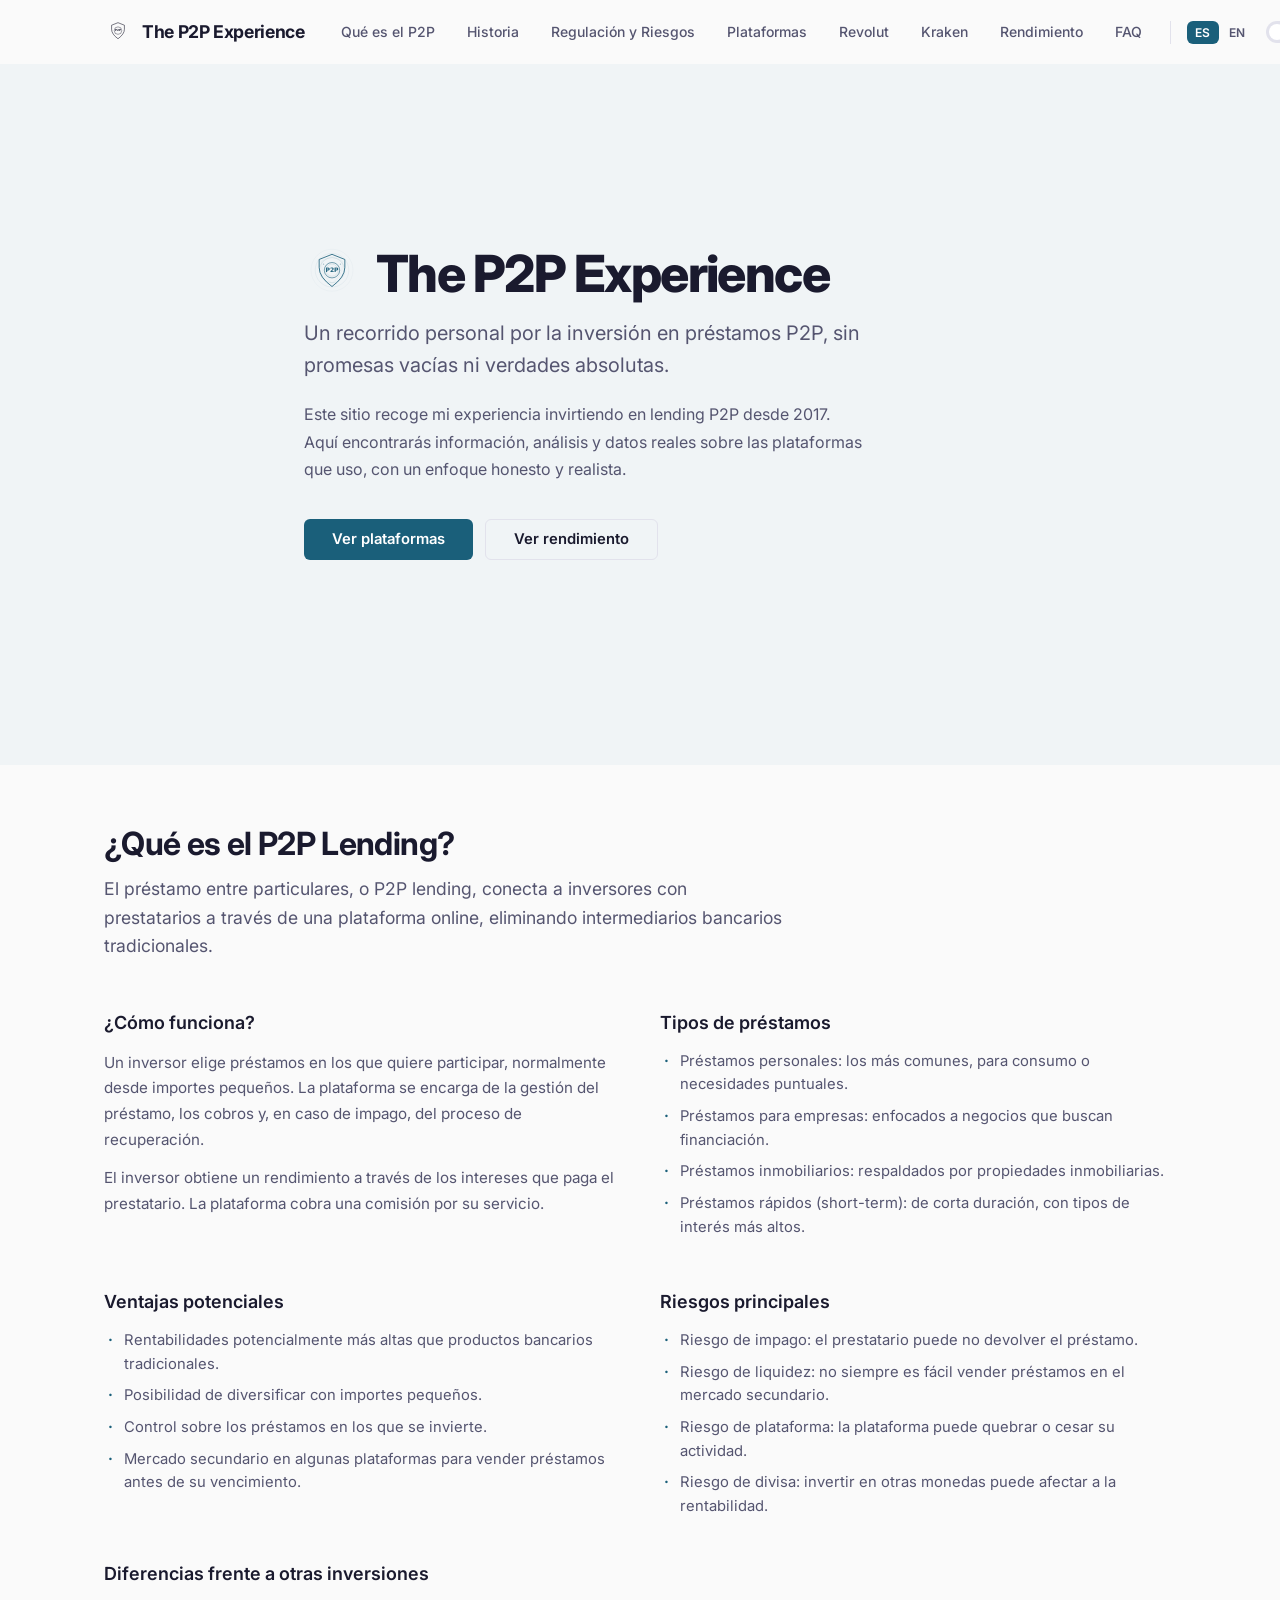
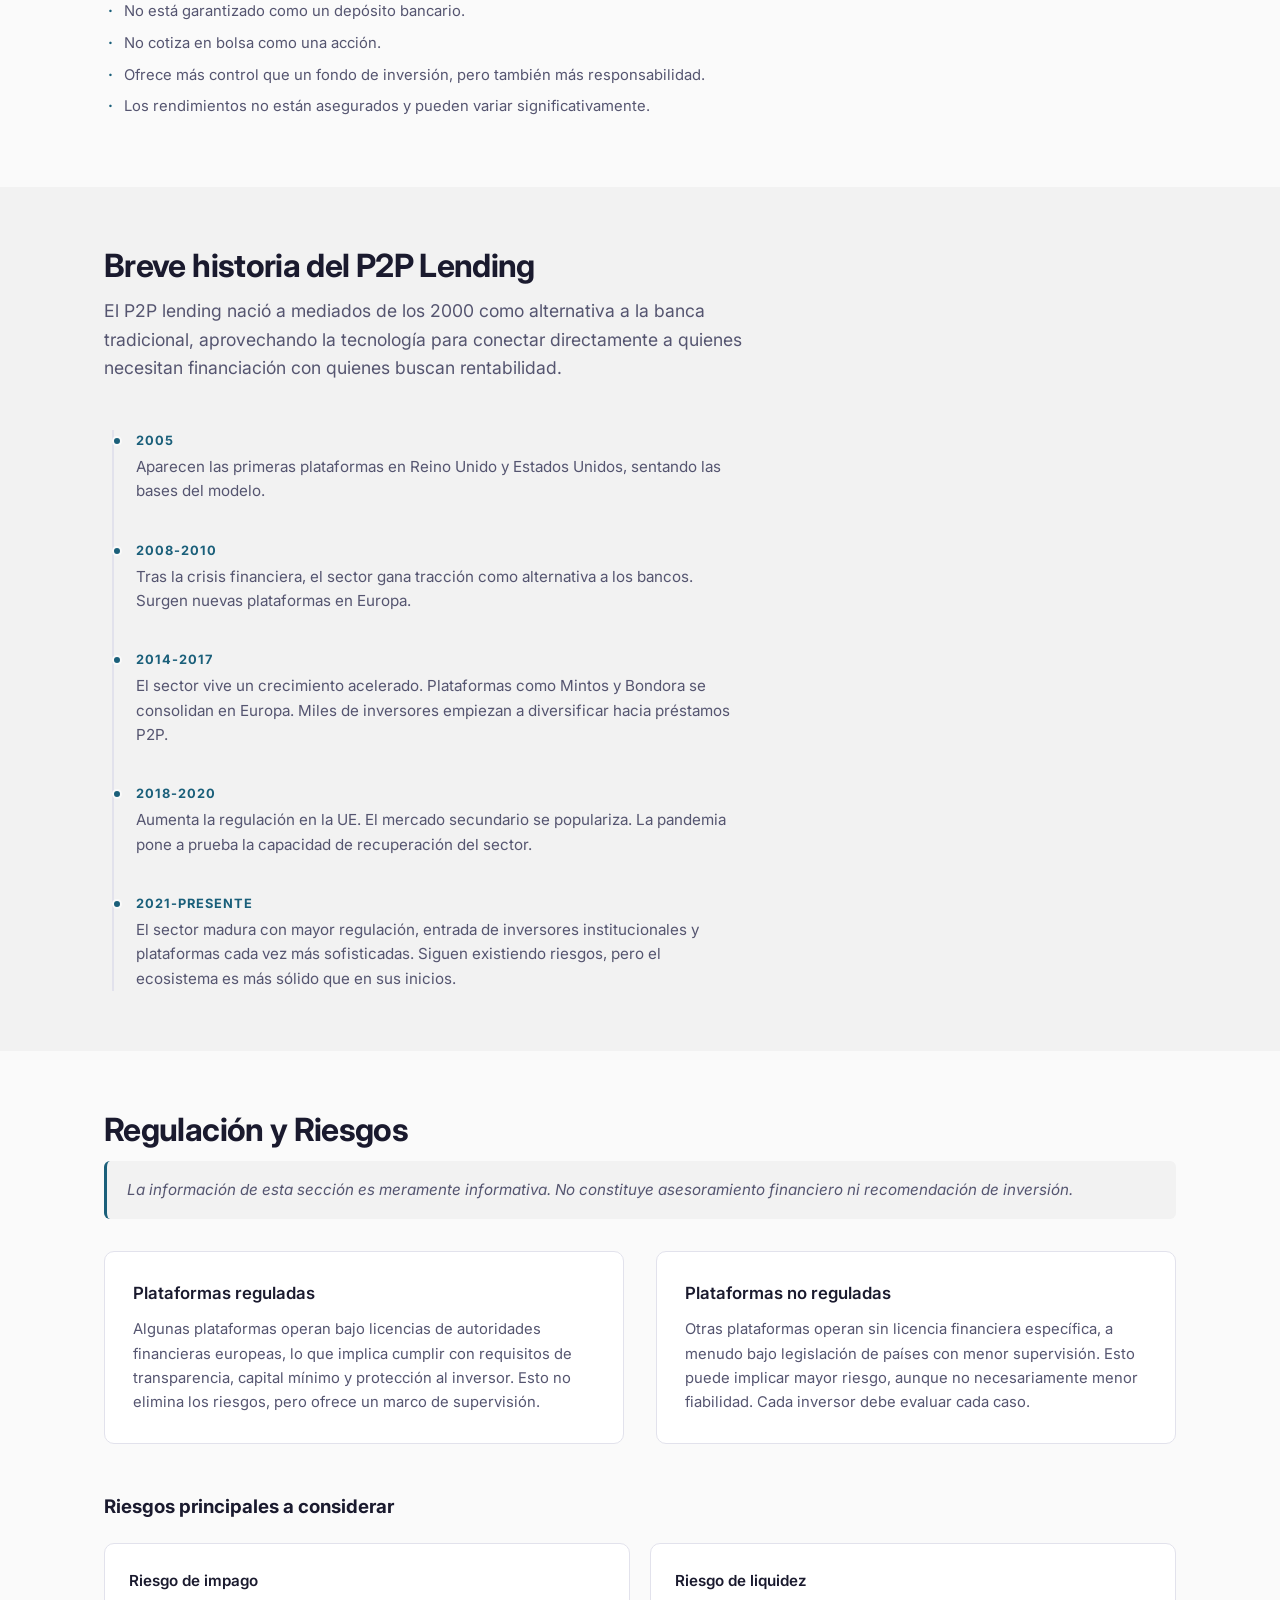
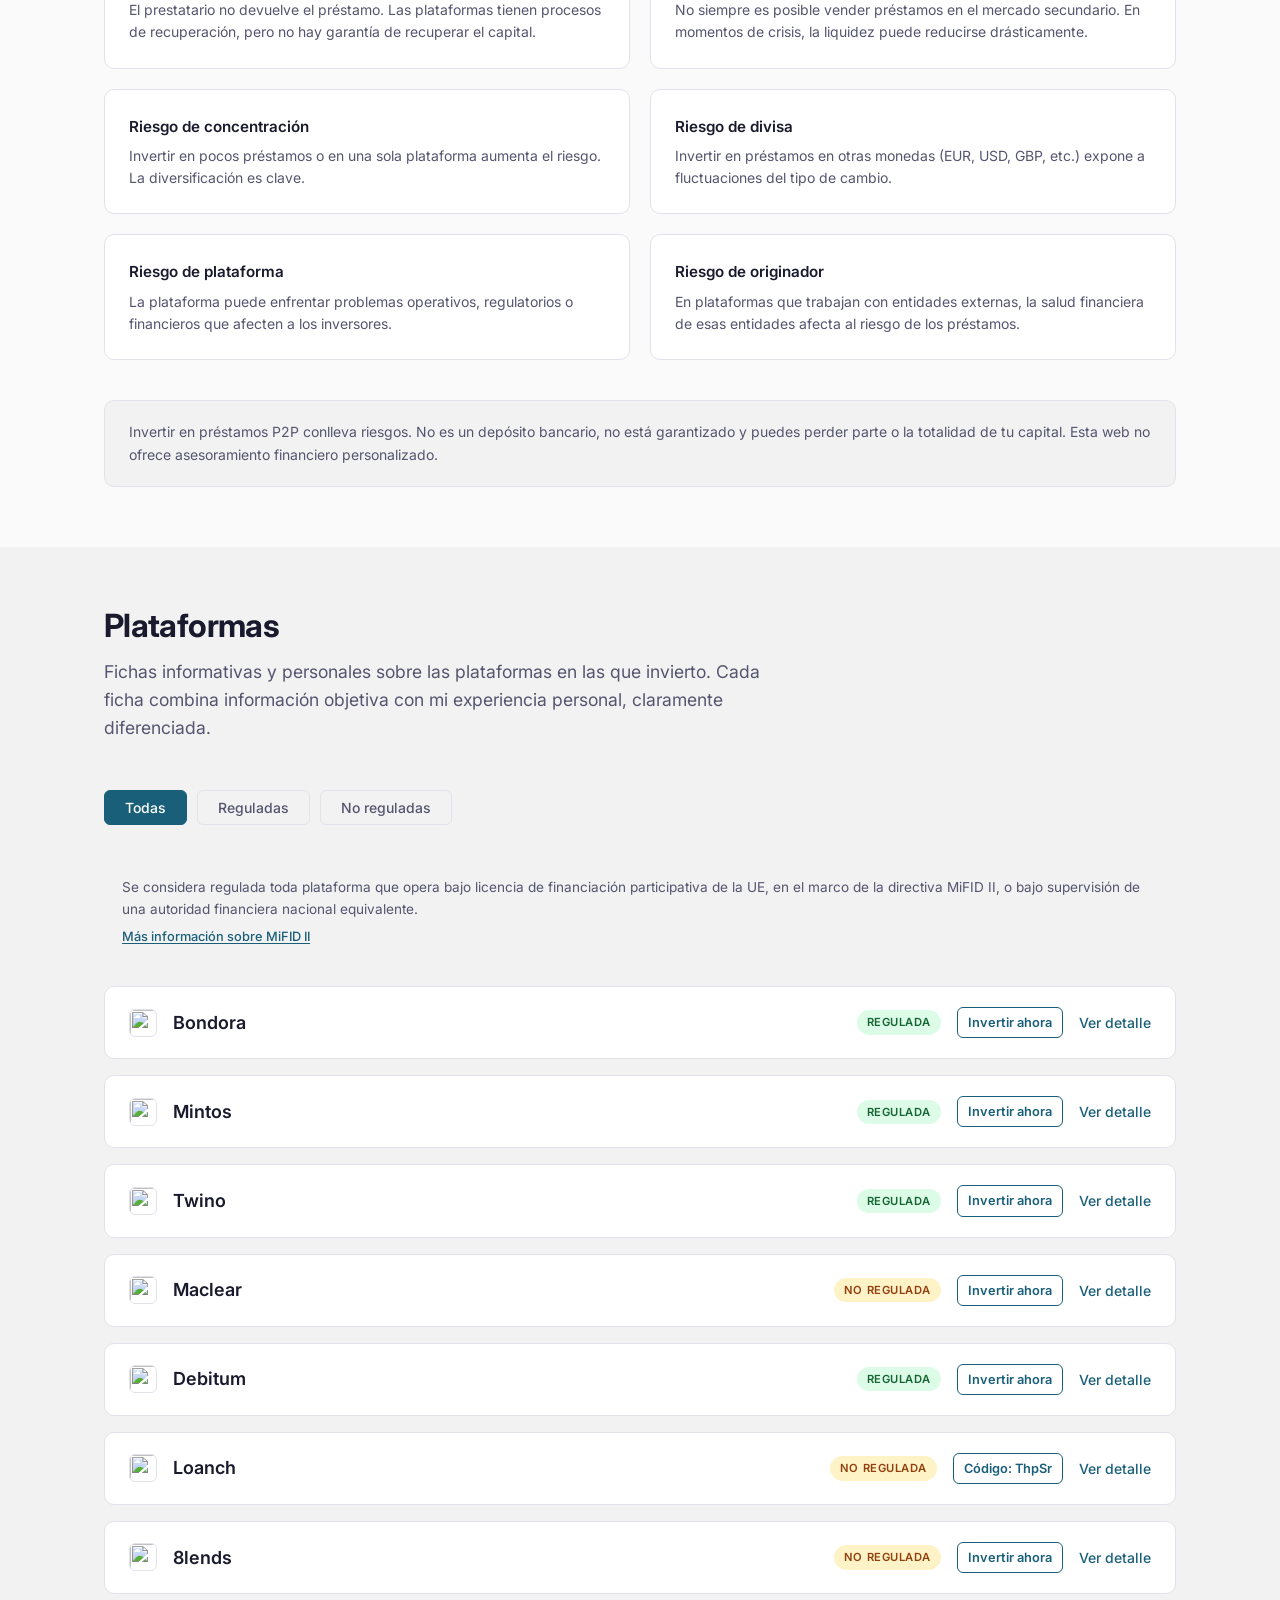
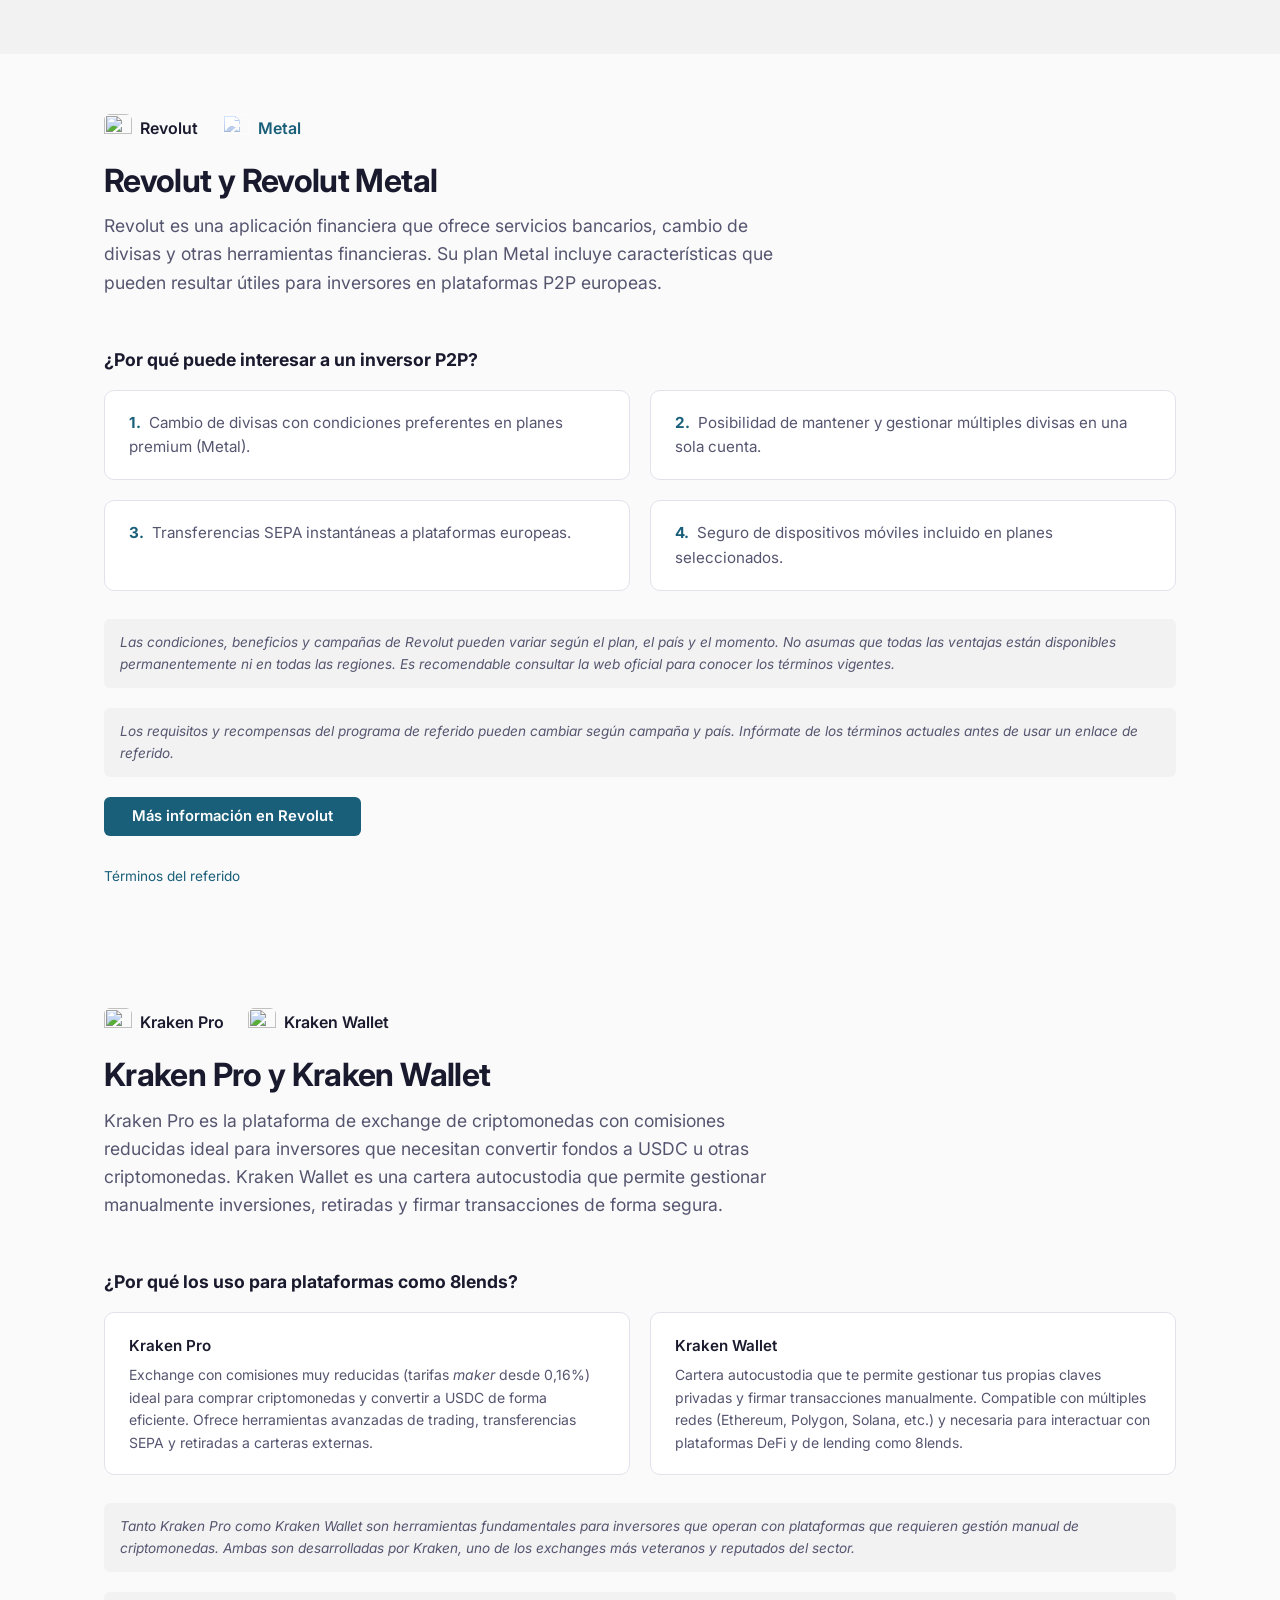
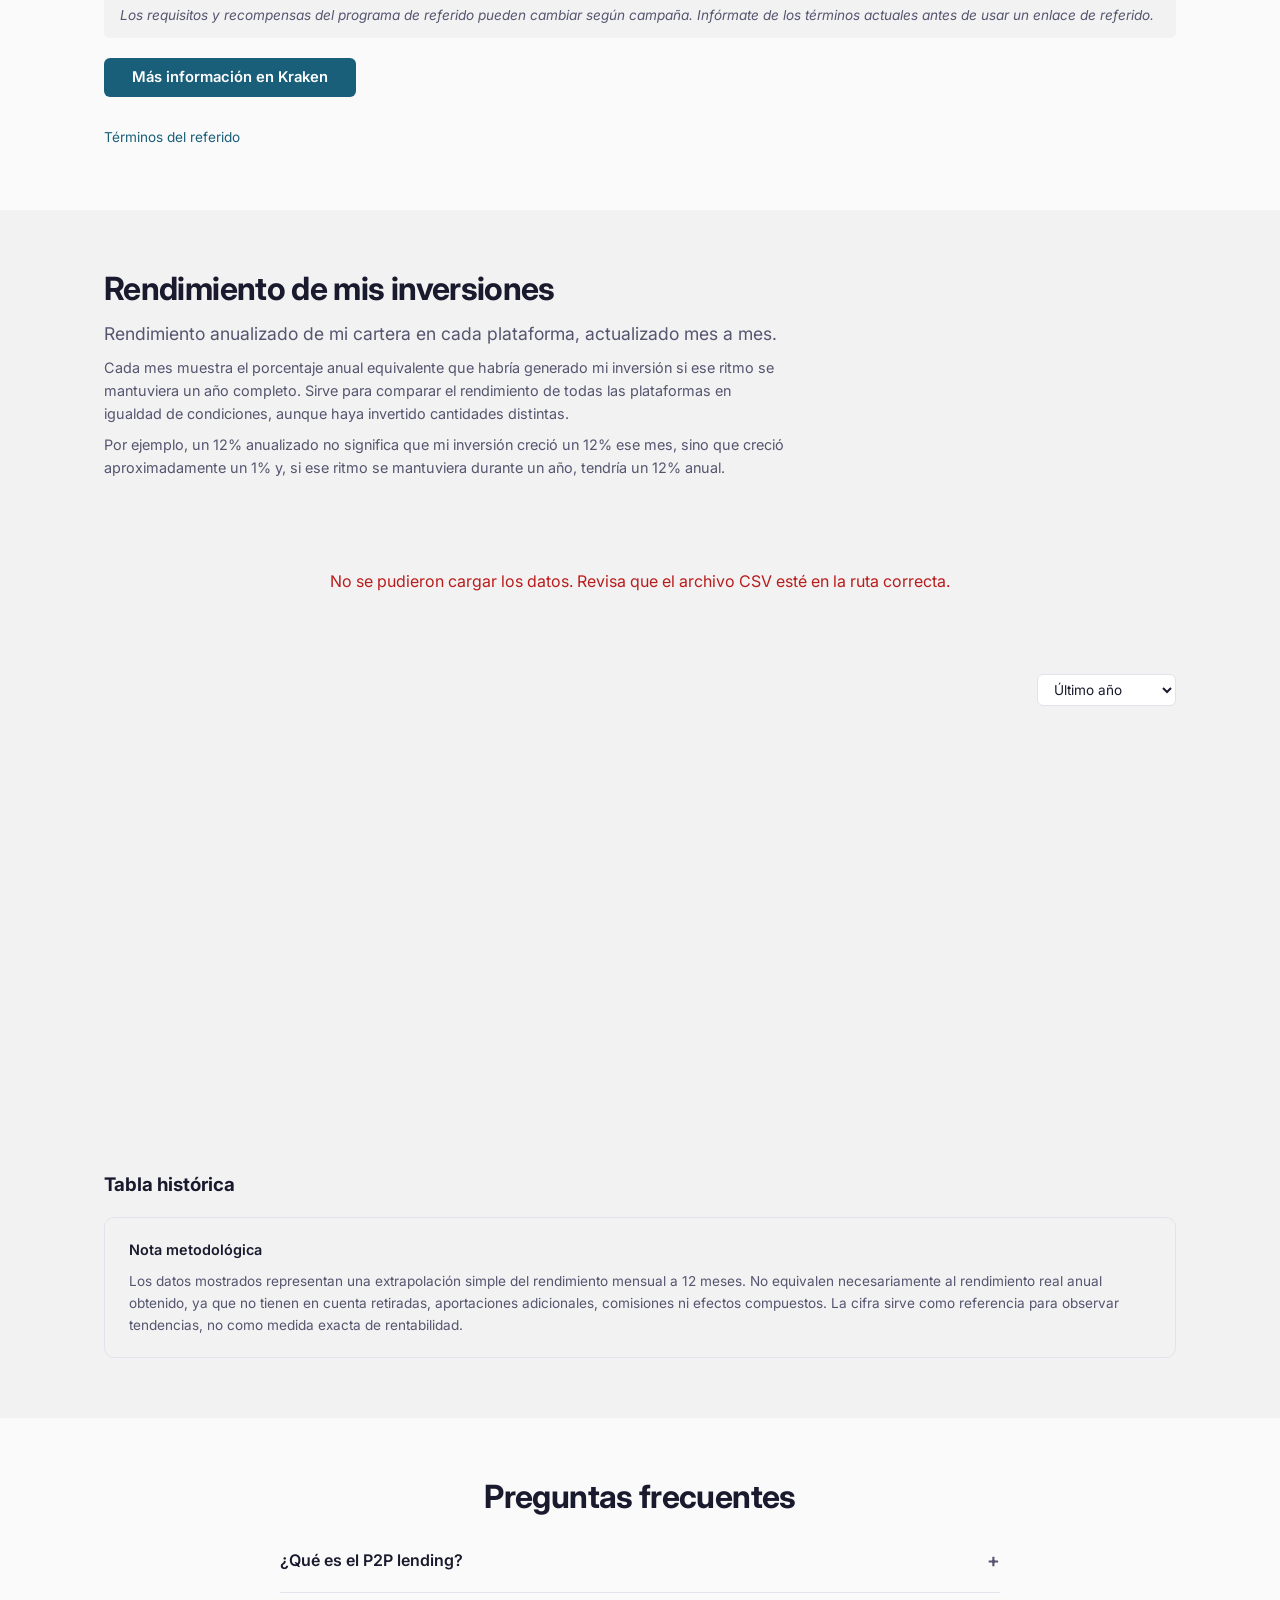
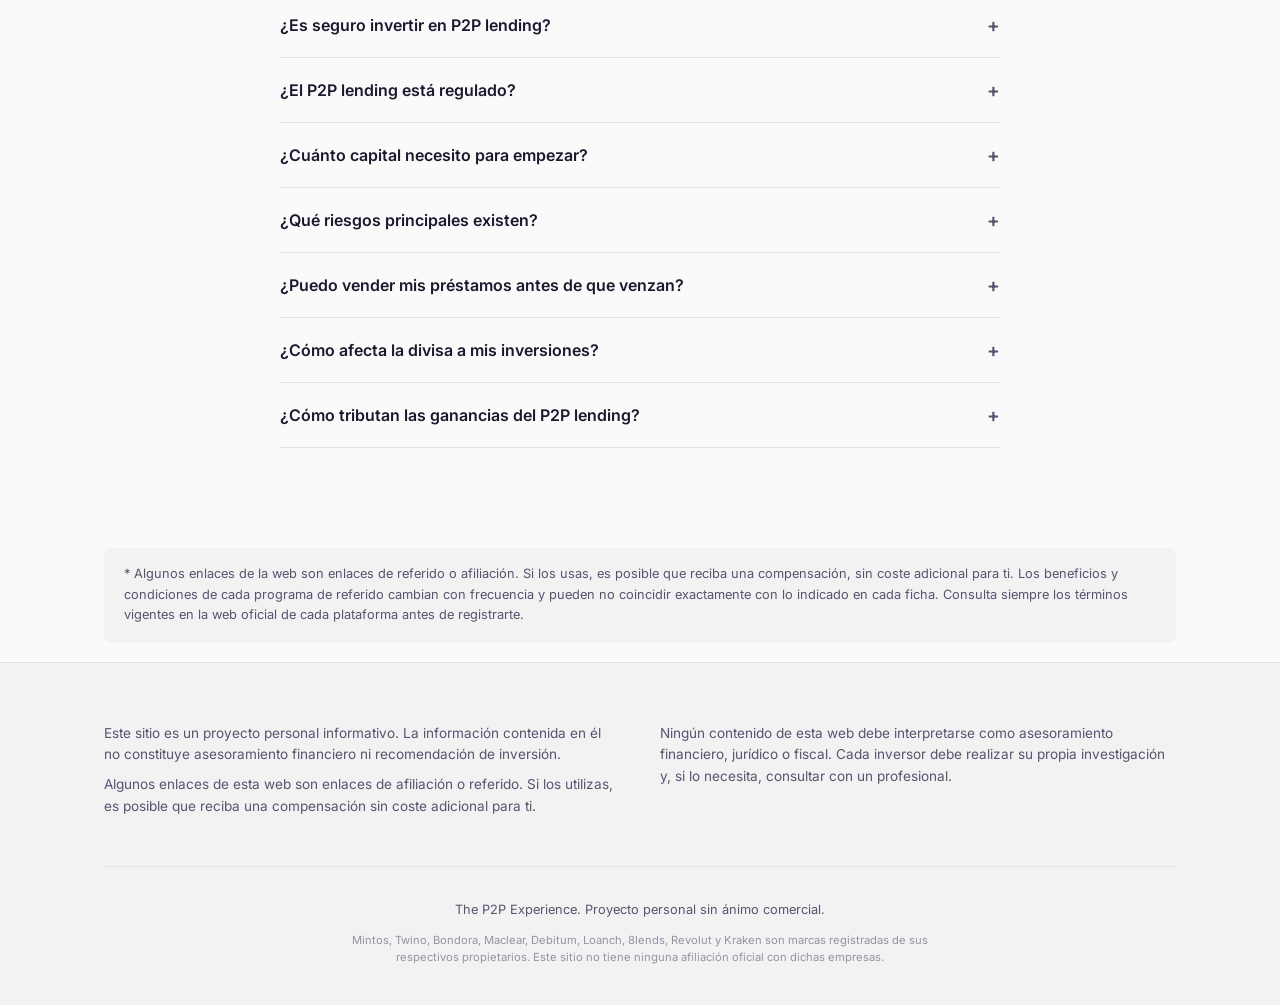
==== commit c9b85650: "v0.2.0: add explanatory text to rendimiento section (annualized return clarification)" ====
--- a/index.html
+++ b/index.html
@@ -719,7 +719,9 @@
 <section class="section section-alt" id="rendimiento">
   <div class="container">
     <h2 class="section-title" data-i18n="rendimiento.title">Rendimiento de mis inversiones</h2>
-    <p class="section-subtitle" data-i18n="rendimiento.intro">Evoluci&oacute;n mensual del rendimiento porcentual anualizado (extrapolaci&oacute;n a 12 meses) de mi cartera en cada plataforma.</p>
+    <p class="section-subtitle" data-i18n="rendimiento.intro">Rendimiento anualizado de mi cartera en cada plataforma, actualizado mes a mes.</p>
+    <p class="section-subtitle section-subtitle--small" data-i18n="rendimiento.intro_detail">Cada mes muestra el porcentaje anual equivalente que habr&iacute;a generado mi inversi&oacute;n si ese ritmo se mantuviera un a&ntilde;o completo. Sirve para comparar el rendimiento de todas las plataformas en igualdad de condiciones, aunque haya invertido cantidades distintas.</p>
+    <p class="section-subtitle section-subtitle--small" data-i18n="rendimiento.intro_ejemplo">Por ejemplo, un 12% anualizado no significa que mi inversi&oacute;n creci&oacute; un 12% ese mes, sino que creci&oacute; aproximadamente un 1% y, si ese ritmo se mantuviera durante un a&ntilde;o, tendr&iacute;a un 12% anual.</p>
 
     <div class="perf-loading" id="csv-loading" data-i18n="rendimiento.cargando">Cargando datos...</div>
     <div class="perf-error" id="csv-error" data-i18n="rendimiento.error_csv">No se pudieron cargar los datos. Revisa que el archivo CSV est&eacute; en la ruta correcta.</div>
--- a/css/style.css
+++ b/css/style.css
@@ -117,6 +117,11 @@
   line-height: 1.6;
 }
 
+.section-subtitle--small {
+  font-size: 0.9rem;
+  margin-top: -40px;
+}
+
 .text-center {
   text-align: center;
 }
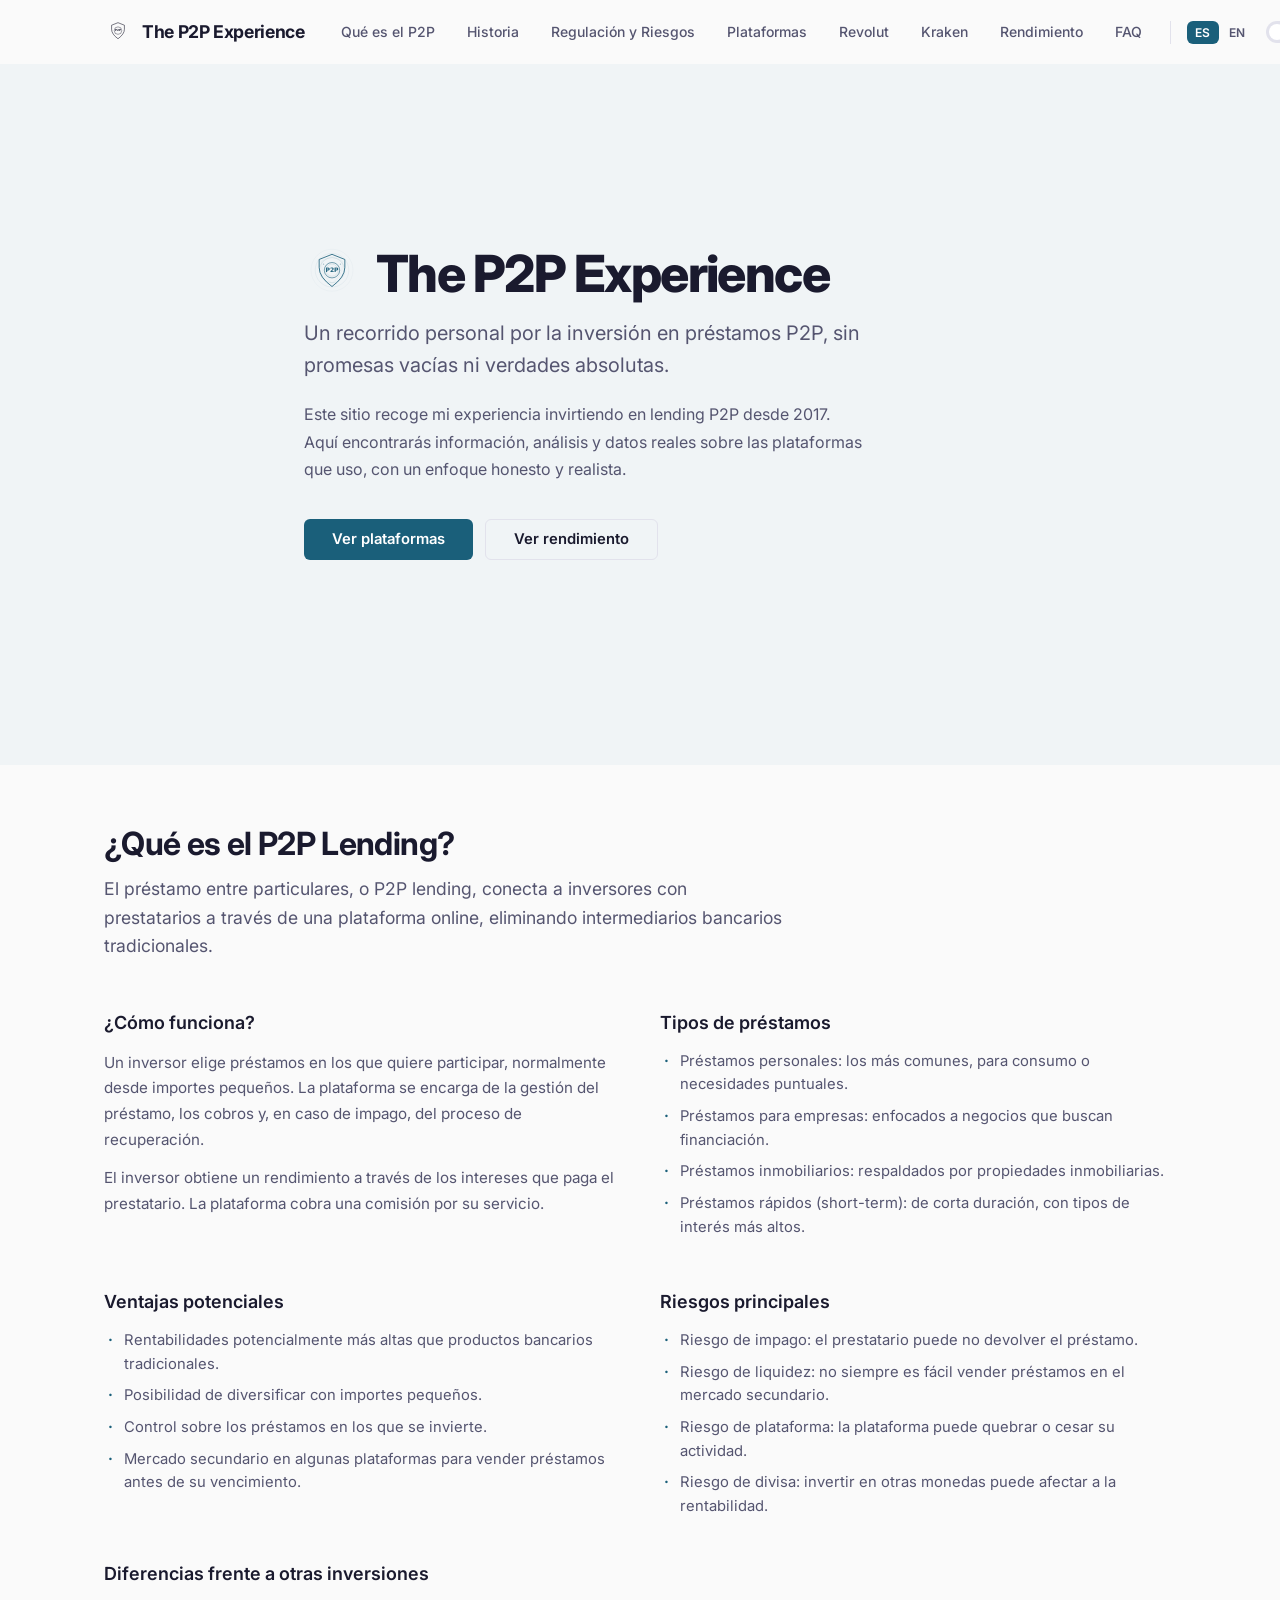
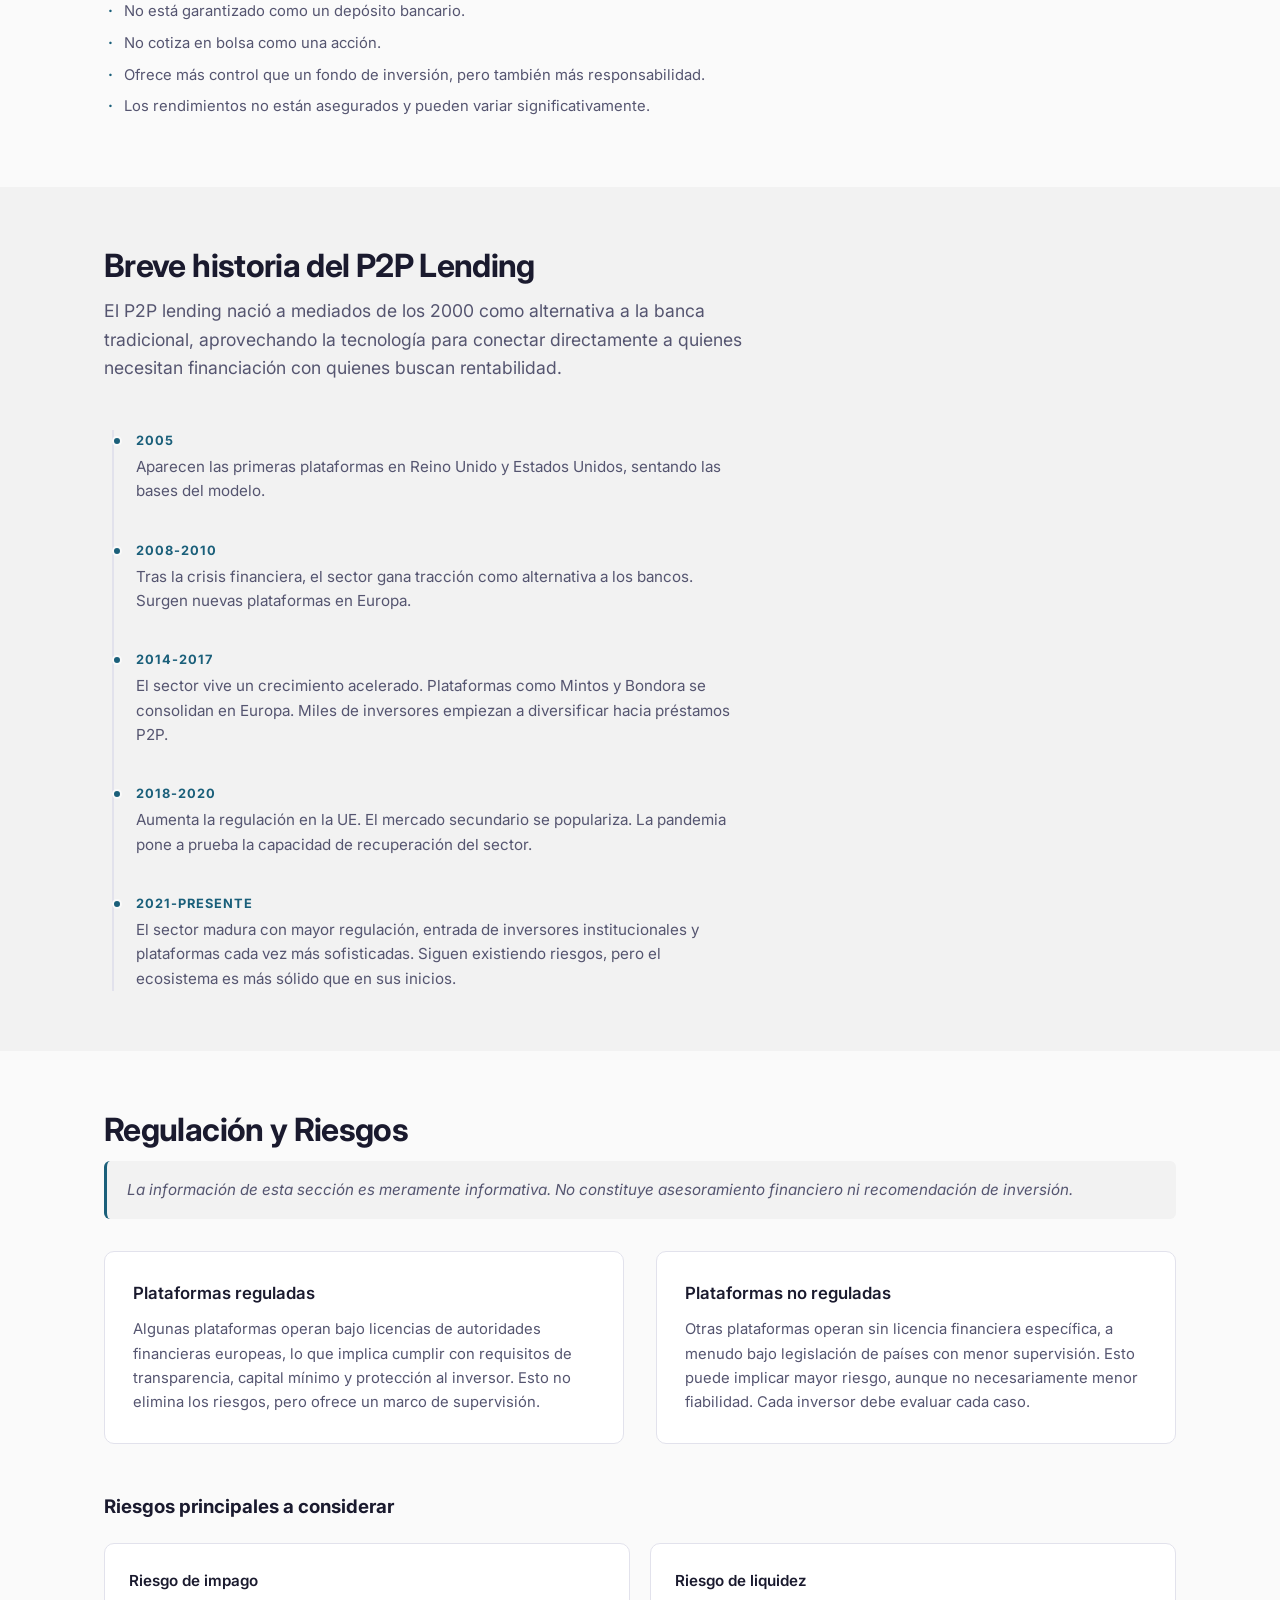
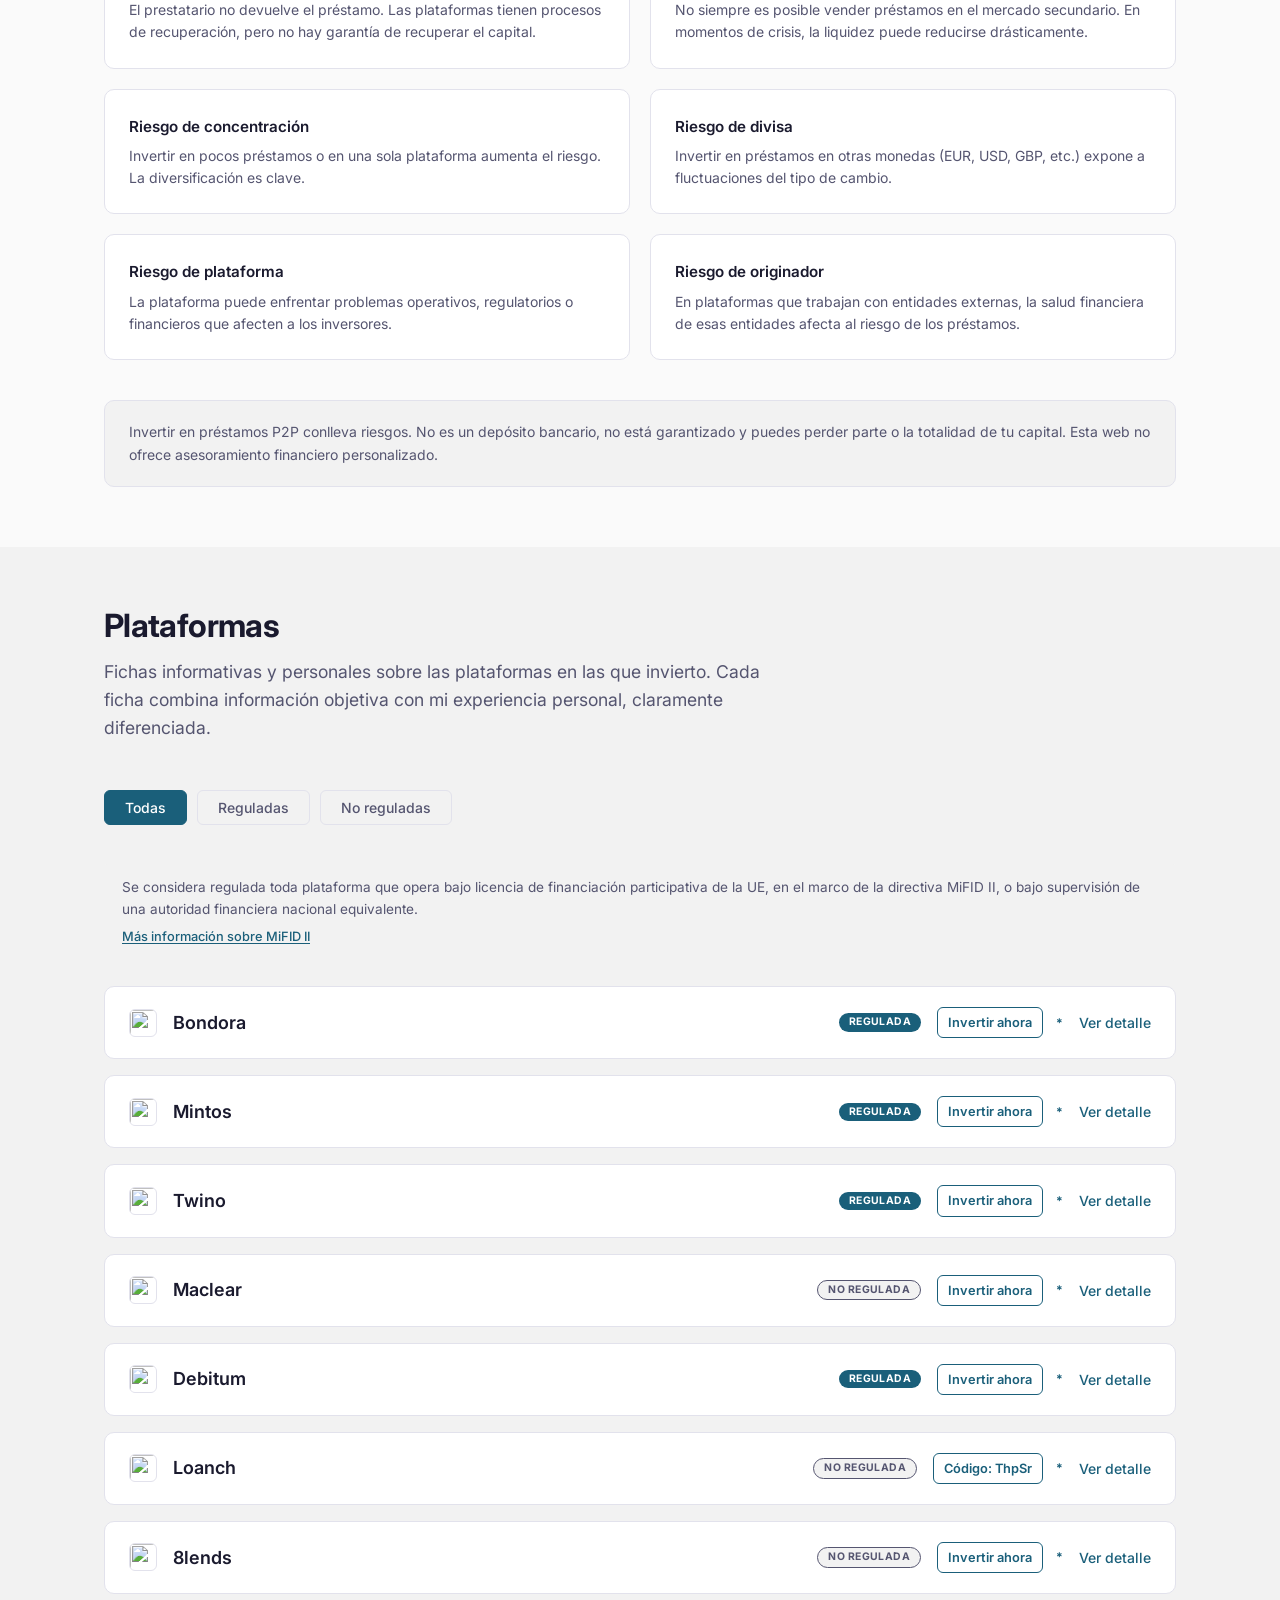
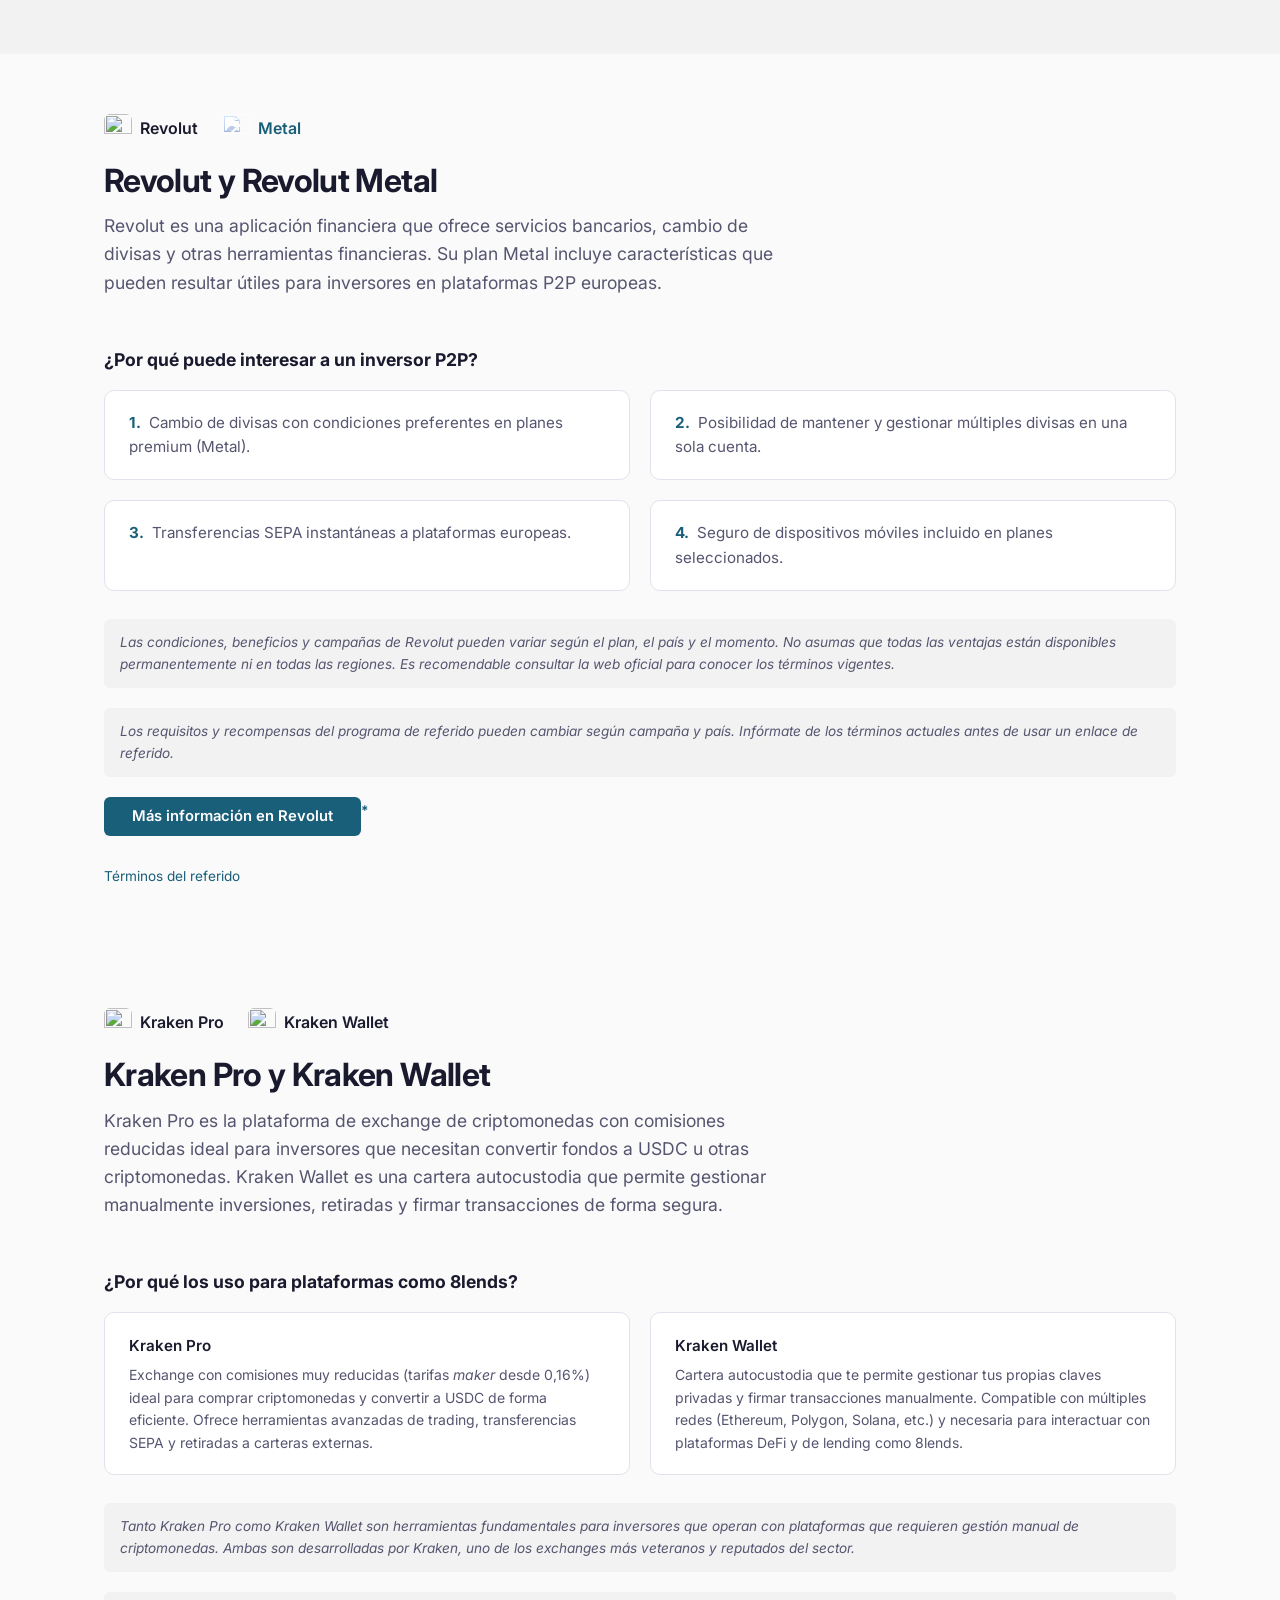
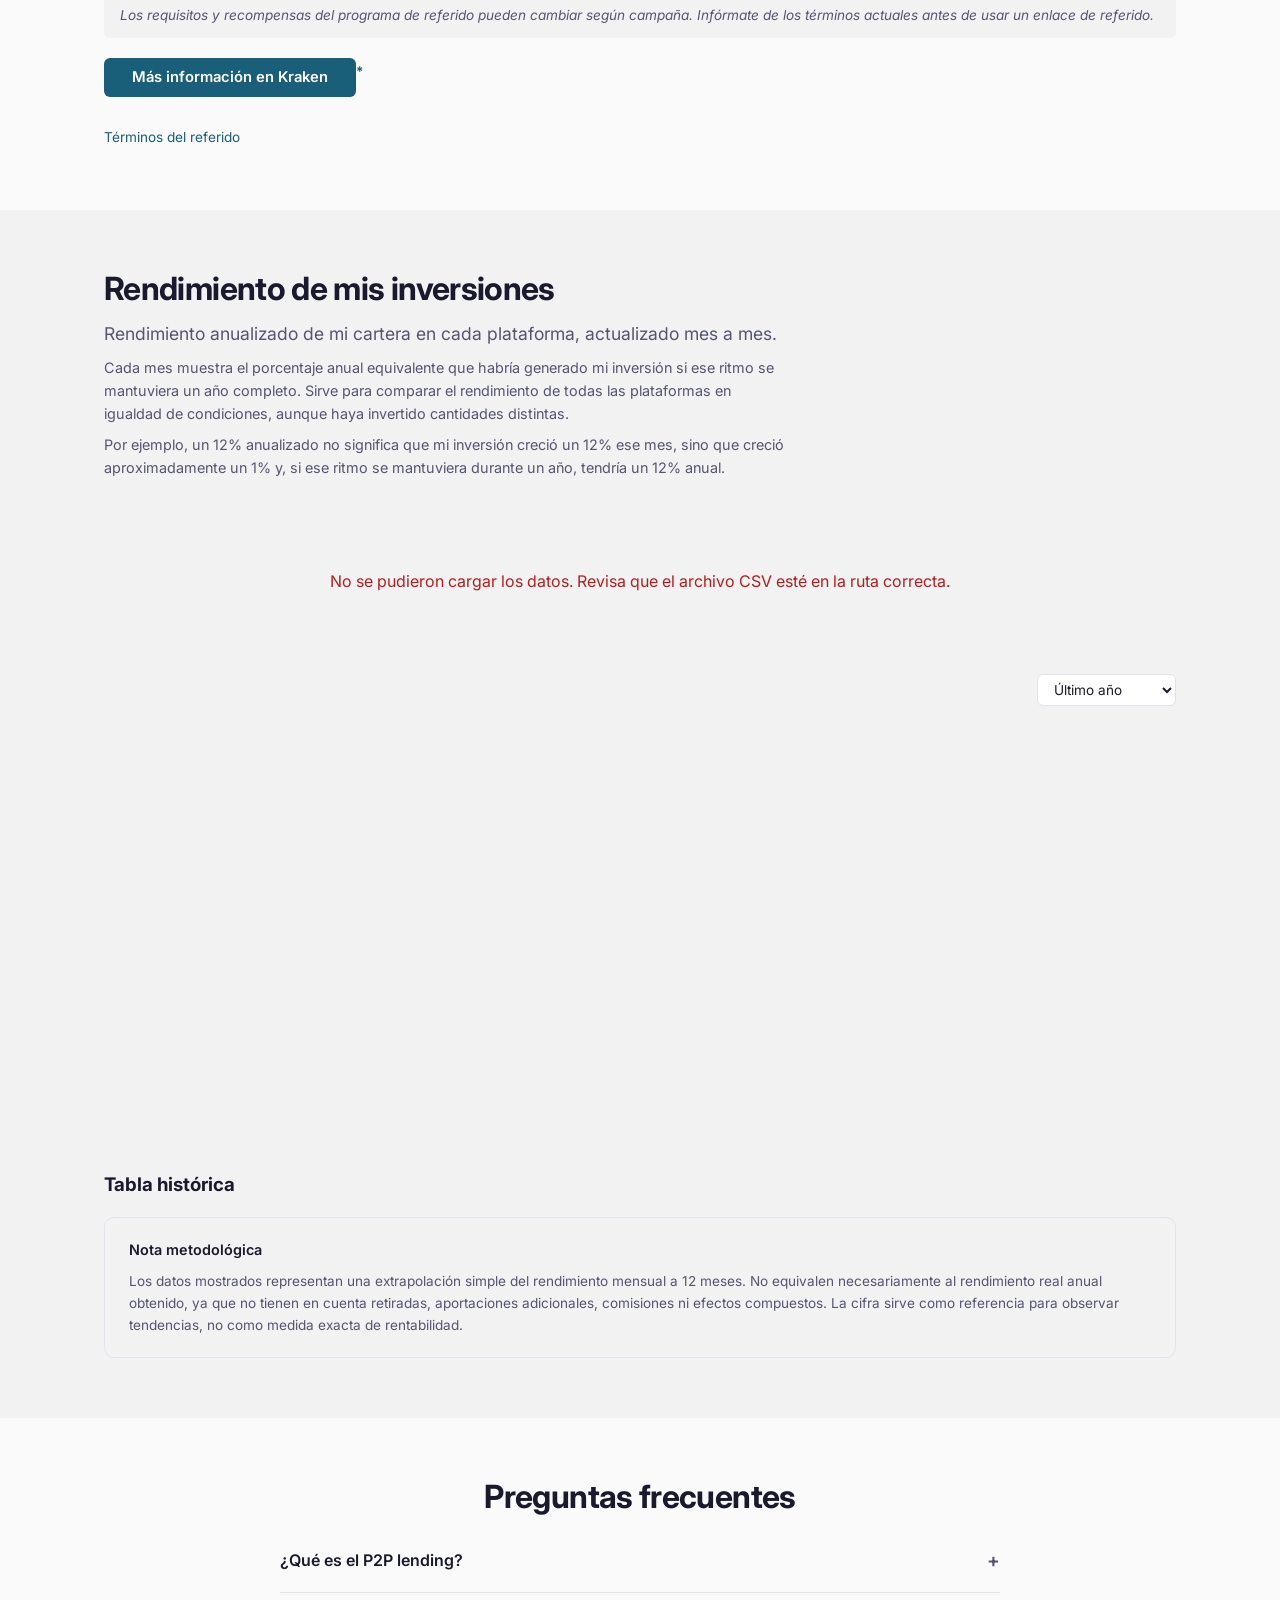
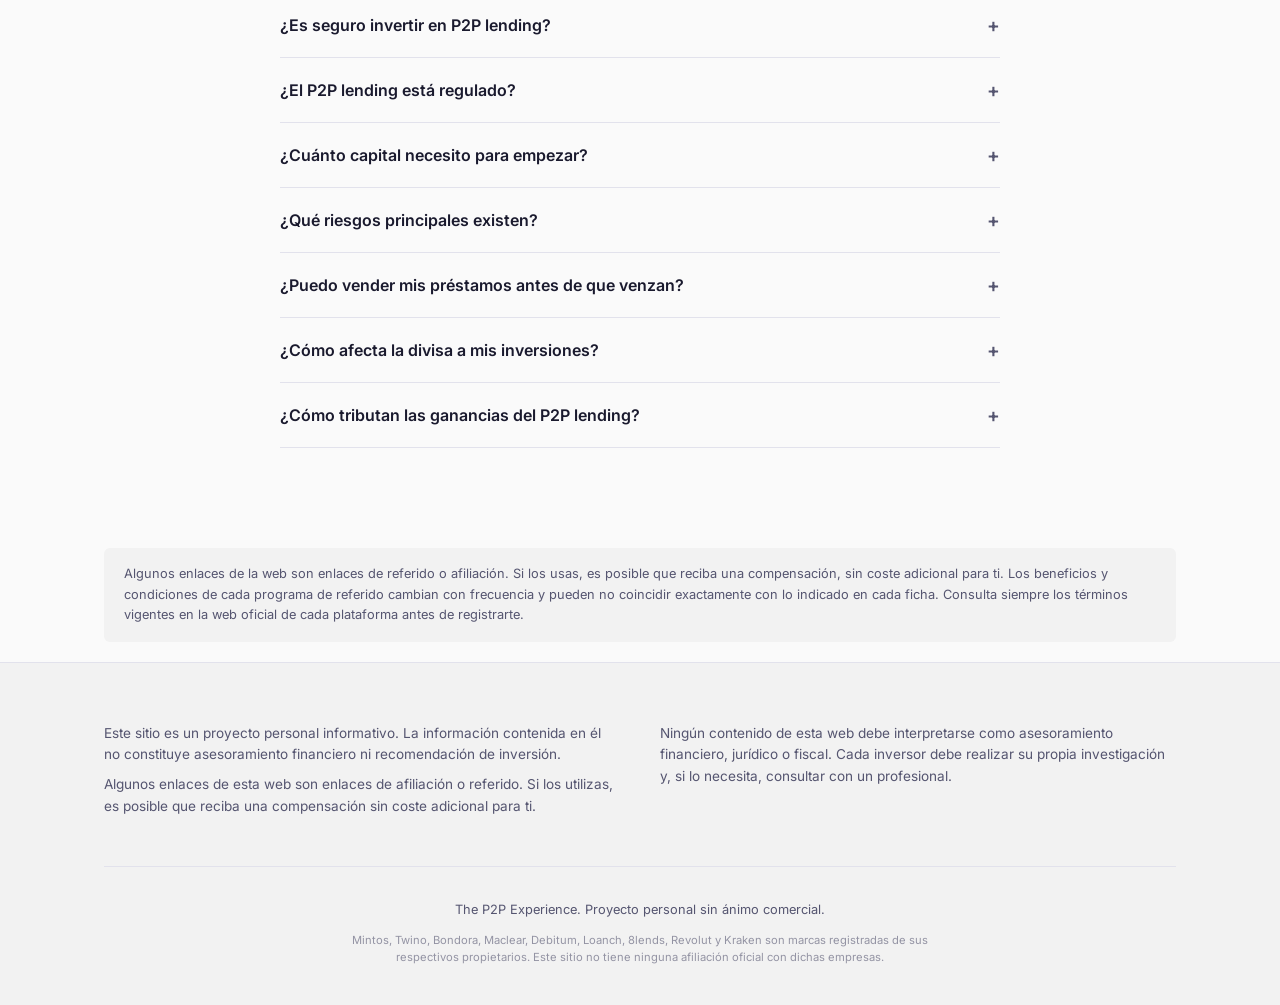
==== commit 9f6d202a: "v0.3.0: restyle platform badges, move asterisk closer to CTA buttons, remove (*) suffix" ====
--- a/index.html
+++ b/index.html
@@ -253,7 +253,7 @@
         <img class="platform-logo" src="https://www.google.com/s2/favicons?domain=bondora.com&sz=32" alt="" width="28" height="28" loading="lazy">
         <span class="platform-name" data-i18n="plataforma_bondora.nombre">Bondora</span>
         <span class="platform-badge badge-regulated" data-i18n="plataformas.badge_regulada">Regulada</span>
-        <a data-referral="bondora" target="_blank" rel="noopener noreferrer" class="header-referral-link"><span data-i18n="plataformas.invertir_ahora">Invertir ahora</span></a>
+        <a data-referral="bondora" target="_blank" rel="noopener noreferrer" class="header-referral-link"><span data-i18n="plataformas.invertir_ahora">Invertir ahora</span></a><span class="ref-asterisk-wrap"><a href="#global-referral-note" class="ref-asterisk">*</a></span>
         <button class="platform-toggle" aria-expanded="false" data-i18n="plataformas.ver_ficha">Ver detalle</button>
       </div>
       <div class="platform-content">
@@ -293,7 +293,7 @@
           <div class="platform-section">
             <span data-referral-benefit="bondora"></span>
             <div class="referral-actions" style="margin-top:8px">
-              <a data-referral="bondora" target="_blank" rel="noopener noreferrer" class="btn btn-referral"><span data-i18n="plataformas.invertir_ahora">Invertir ahora</span></a>
+              <a data-referral="bondora" target="_blank" rel="noopener noreferrer" class="btn btn-referral"><span data-i18n="plataformas.invertir_ahora">Invertir ahora</span></a><span class="ref-asterisk-wrap"><a href="#global-referral-note" class="ref-asterisk">*</a></span>
               <a data-referral-terms="bondora" target="_blank" rel="noopener noreferrer" class="btn-referral-terms"><span data-i18n="plataformas.terminos_referido">T&eacute;rminos del referido</span></a>
             </div>
           </div>
@@ -307,7 +307,7 @@
         <img class="platform-logo" src="https://www.google.com/s2/favicons?domain=mintos.com&sz=32" alt="" width="28" height="28" loading="lazy">
         <span class="platform-name" data-i18n="plataforma_mintos.nombre">Mintos</span>
         <span class="platform-badge badge-regulated" data-i18n="plataformas.badge_regulada">Regulada</span>
-        <a data-referral="mintos" target="_blank" rel="noopener noreferrer" class="header-referral-link"><span data-i18n="plataformas.invertir_ahora">Invertir ahora</span></a>
+        <a data-referral="mintos" target="_blank" rel="noopener noreferrer" class="header-referral-link"><span data-i18n="plataformas.invertir_ahora">Invertir ahora</span></a><span class="ref-asterisk-wrap"><a href="#global-referral-note" class="ref-asterisk">*</a></span>
         <button class="platform-toggle" aria-expanded="false" data-i18n="plataformas.ver_ficha">Ver detalle</button>
       </div>
       <div class="platform-content">
@@ -347,7 +347,7 @@
           <div class="platform-section">
             <span data-referral-benefit="mintos"></span>
             <div class="referral-actions" style="margin-top:8px">
-              <a data-referral="mintos" target="_blank" rel="noopener noreferrer" class="btn btn-referral"><span data-i18n="plataformas.invertir_ahora">Invertir ahora</span></a>
+              <a data-referral="mintos" target="_blank" rel="noopener noreferrer" class="btn btn-referral"><span data-i18n="plataformas.invertir_ahora">Invertir ahora</span></a><span class="ref-asterisk-wrap"><a href="#global-referral-note" class="ref-asterisk">*</a></span>
               <a data-referral-terms="mintos" target="_blank" rel="noopener noreferrer" class="btn-referral-terms"><span data-i18n="plataformas.terminos_referido">T&eacute;rminos del referido</span></a>
             </div>
           </div>
@@ -361,7 +361,7 @@
         <img class="platform-logo" src="https://www.google.com/s2/favicons?domain=twino.eu&sz=32" alt="" width="28" height="28" loading="lazy">
         <span class="platform-name" data-i18n="plataforma_twino.nombre">Twino</span>
         <span class="platform-badge badge-regulated" data-i18n="plataformas.badge_regulada">Regulada</span>
-        <a data-referral="twino" target="_blank" rel="noopener noreferrer" class="header-referral-link"><span data-i18n="plataformas.invertir_ahora">Invertir ahora</span></a>
+        <a data-referral="twino" target="_blank" rel="noopener noreferrer" class="header-referral-link"><span data-i18n="plataformas.invertir_ahora">Invertir ahora</span></a><span class="ref-asterisk-wrap"><a href="#global-referral-note" class="ref-asterisk">*</a></span>
         <button class="platform-toggle" aria-expanded="false" data-i18n="plataformas.ver_ficha">Ver detalle</button>
       </div>
       <div class="platform-content">
@@ -400,7 +400,7 @@
           <div class="platform-section">
             <span data-referral-benefit="twino"></span>
             <div class="referral-actions" style="margin-top:8px">
-              <a data-referral="twino" target="_blank" rel="noopener noreferrer" class="btn btn-referral"><span data-i18n="plataformas.invertir_ahora">Invertir ahora</span></a>
+              <a data-referral="twino" target="_blank" rel="noopener noreferrer" class="btn btn-referral"><span data-i18n="plataformas.invertir_ahora">Invertir ahora</span></a><span class="ref-asterisk-wrap"><a href="#global-referral-note" class="ref-asterisk">*</a></span>
               <a data-referral-terms="twino" target="_blank" rel="noopener noreferrer" class="btn-referral-terms"><span data-i18n="plataformas.terminos_referido">T&eacute;rminos del referido</span></a>
             </div>
           </div>
@@ -414,7 +414,7 @@
         <img class="platform-logo" src="https://www.google.com/s2/favicons?domain=maclear.ch&sz=32" alt="" width="28" height="28" loading="lazy">
         <span class="platform-name" data-i18n="plataforma_maclear.nombre">Maclear</span>
         <span class="platform-badge badge-unregulated" data-i18n="plataformas.badge_no_regulada">No regulada</span>
-        <a data-referral="maclear" target="_blank" rel="noopener noreferrer" class="header-referral-link"><span data-i18n="plataformas.invertir_ahora">Invertir ahora</span></a>
+        <a data-referral="maclear" target="_blank" rel="noopener noreferrer" class="header-referral-link"><span data-i18n="plataformas.invertir_ahora">Invertir ahora</span></a><span class="ref-asterisk-wrap"><a href="#global-referral-note" class="ref-asterisk">*</a></span>
         <button class="platform-toggle" aria-expanded="false" data-i18n="plataformas.ver_ficha">Ver detalle</button>
       </div>
       <div class="platform-content">
@@ -452,7 +452,7 @@
           <div class="platform-section">
             <span data-referral-benefit="maclear"></span>
             <div class="referral-actions" style="margin-top:8px">
-              <a data-referral="maclear" target="_blank" rel="noopener noreferrer" class="btn btn-referral"><span data-i18n="plataformas.invertir_ahora">Invertir ahora</span></a>
+              <a data-referral="maclear" target="_blank" rel="noopener noreferrer" class="btn btn-referral"><span data-i18n="plataformas.invertir_ahora">Invertir ahora</span></a><span class="ref-asterisk-wrap"><a href="#global-referral-note" class="ref-asterisk">*</a></span>
               <a data-referral-terms="maclear" target="_blank" rel="noopener noreferrer" class="btn-referral-terms"><span data-i18n="plataformas.terminos_referido">T&eacute;rminos del referido</span></a>
             </div>
           </div>
@@ -466,7 +466,7 @@
         <img class="platform-logo" src="https://www.google.com/s2/favicons?domain=debitum.investments&sz=32" alt="" width="28" height="28" loading="lazy">
         <span class="platform-name" data-i18n="plataforma_debitum.nombre">Debitum</span>
         <span class="platform-badge badge-regulated" data-i18n="plataformas.badge_regulada">Regulada</span>
-        <a data-referral="debitum" target="_blank" rel="noopener noreferrer" class="header-referral-link"><span data-i18n="plataformas.invertir_ahora">Invertir ahora</span></a>
+        <a data-referral="debitum" target="_blank" rel="noopener noreferrer" class="header-referral-link"><span data-i18n="plataformas.invertir_ahora">Invertir ahora</span></a><span class="ref-asterisk-wrap"><a href="#global-referral-note" class="ref-asterisk">*</a></span>
         <button class="platform-toggle" aria-expanded="false" data-i18n="plataformas.ver_ficha">Ver detalle</button>
       </div>
       <div class="platform-content">
@@ -505,7 +505,7 @@
           <div class="platform-section">
             <span data-referral-benefit="debitum"></span>
             <div class="referral-actions" style="margin-top:8px">
-              <a data-referral="debitum" target="_blank" rel="noopener noreferrer" class="btn btn-referral"><span data-i18n="plataformas.invertir_ahora">Invertir ahora</span></a>
+              <a data-referral="debitum" target="_blank" rel="noopener noreferrer" class="btn btn-referral"><span data-i18n="plataformas.invertir_ahora">Invertir ahora</span></a><span class="ref-asterisk-wrap"><a href="#global-referral-note" class="ref-asterisk">*</a></span>
               <a data-referral-terms="debitum" target="_blank" rel="noopener noreferrer" class="btn-referral-terms"><span data-i18n="plataformas.terminos_referido">T&eacute;rminos del referido</span></a>
             </div>
           </div>
@@ -519,7 +519,7 @@
         <img class="platform-logo" src="https://www.google.com/s2/favicons?domain=loanch.com&sz=32" alt="" width="28" height="28" loading="lazy">
         <span class="platform-name" data-i18n="plataforma_loanch.nombre">Loanch</span>
         <span class="platform-badge badge-unregulated" data-i18n="plataformas.badge_no_regulada">No regulada</span>
-        <a data-referral="loanch" target="_blank" rel="noopener noreferrer" class="header-referral-link"><span data-i18n="plataformas.invertir_ahora">Invertir ahora</span></a>
+        <a data-referral="loanch" target="_blank" rel="noopener noreferrer" class="header-referral-link"><span data-i18n="plataformas.invertir_ahora">Invertir ahora</span></a><span class="ref-asterisk-wrap"><a href="#global-referral-note" class="ref-asterisk">*</a></span>
         <button class="platform-toggle" aria-expanded="false" data-i18n="plataformas.ver_ficha">Ver detalle</button>
       </div>
       <div class="platform-content">
@@ -558,7 +558,7 @@
           <div class="platform-section">
             <span data-referral-benefit="loanch"></span>
             <div class="referral-actions" style="margin-top:8px">
-              <a data-referral="loanch" target="_blank" rel="noopener noreferrer" class="btn btn-referral"><span data-i18n="plataformas.invertir_ahora">Invertir ahora</span></a>
+              <a data-referral="loanch" target="_blank" rel="noopener noreferrer" class="btn btn-referral"><span data-i18n="plataformas.invertir_ahora">Invertir ahora</span></a><span class="ref-asterisk-wrap"><a href="#global-referral-note" class="ref-asterisk">*</a></span>
               <a data-referral-terms="loanch" target="_blank" rel="noopener noreferrer" class="btn-referral-terms"><span data-i18n="plataformas.terminos_referido">T&eacute;rminos del referido</span></a>
             </div>
           </div>
@@ -572,7 +572,7 @@
         <img class="platform-logo" src="https://www.google.com/s2/favicons?domain=8lends.io&sz=32" alt="" width="28" height="28" loading="lazy">
         <span class="platform-name" data-i18n="plataforma_8lends.nombre">8lends</span>
         <span class="platform-badge badge-unregulated" data-i18n="plataformas.badge_no_regulada">No regulada</span>
-        <a data-referral="8lends" target="_blank" rel="noopener noreferrer" class="header-referral-link"><span data-i18n="plataformas.invertir_ahora">Invertir ahora</span></a>
+        <a data-referral="8lends" target="_blank" rel="noopener noreferrer" class="header-referral-link"><span data-i18n="plataformas.invertir_ahora">Invertir ahora</span></a><span class="ref-asterisk-wrap"><a href="#global-referral-note" class="ref-asterisk">*</a></span>
         <button class="platform-toggle" aria-expanded="false" data-i18n="plataformas.ver_ficha">Ver detalle</button>
       </div>
       <div class="platform-content">
@@ -611,7 +611,7 @@
           <div class="platform-section">
             <span data-referral-benefit="8lends"></span>
             <div class="referral-actions" style="margin-top:8px">
-              <a data-referral="8lends" target="_blank" rel="noopener noreferrer" class="btn btn-referral"><span data-i18n="plataformas.invertir_ahora">Invertir ahora</span></a>
+              <a data-referral="8lends" target="_blank" rel="noopener noreferrer" class="btn btn-referral"><span data-i18n="plataformas.invertir_ahora">Invertir ahora</span></a><span class="ref-asterisk-wrap"><a href="#global-referral-note" class="ref-asterisk">*</a></span>
               <a data-referral-terms="8lends" target="_blank" rel="noopener noreferrer" class="btn-referral-terms"><span data-i18n="plataformas.terminos_referido">T&eacute;rminos del referido</span></a>
             </div>
           </div>
@@ -665,7 +665,7 @@
       Los requisitos y recompensas del programa de referido pueden cambiar seg&uacute;n campa&ntilde;a y pa&iacute;s. Inf&oacute;rmate de los t&eacute;rminos actuales antes de usar un enlace de referido.
     </div>
 
-    <a data-referral="revolut" target="_blank" rel="noopener noreferrer" class="btn btn-primary" data-i18n="revolut.cta">M&aacute;s informaci&oacute;n en Revolut</a>
+    <a data-referral="revolut" target="_blank" rel="noopener noreferrer" class="btn btn-primary" data-i18n="revolut.cta">M&aacute;s informaci&oacute;n en Revolut</a><sup><a href="#global-referral-note" class="ref-asterisk">*</a></sup>
     <br><br>
     <a data-referral-terms="revolut" target="_blank" rel="noopener noreferrer" style="font-size:0.85rem"><span data-i18n="plataformas.terminos_referido">T&eacute;rminos del referido</span></a>
     <span data-referral-benefit="revolut" style="display:none;font-size:0.85rem;color:var(--color-text-secondary);margin-top:8px"></span>
@@ -709,7 +709,7 @@
       Referral program requirements and rewards may change depending on campaign. Check current terms before using a referral link.
     </div>
 
-    <a data-referral="kraken" target="_blank" rel="noopener noreferrer" class="btn btn-primary">M&aacute;s informaci&oacute;n en Kraken</a>
+    <a data-referral="kraken" target="_blank" rel="noopener noreferrer" class="btn btn-primary">M&aacute;s informaci&oacute;n en Kraken</a><sup><a href="#global-referral-note" class="ref-asterisk">*</a></sup>
     <br><br>
     <a data-referral-terms="kraken" target="_blank" rel="noopener noreferrer" style="font-size:0.85rem"><span>T&eacute;rminos del referido</span></a>
   </div>
@@ -844,8 +844,8 @@
 </main>
 
 <div class="container" style="padding-bottom:20px">
-  <div class="referral-note" data-i18n="plataformas.nota_referido">
-    * Some links on this website are referral or affiliate links. If you use them, I may receive compensation at no extra cost to you. Referral program benefits and terms change frequently. Always check the current terms on each platform's official website before signing up.
+  <div class="referral-note" id="global-referral-note" data-i18n="plataformas.nota_referido">
+    Some links on this website are referral or affiliate links. If you use them, I may receive compensation at no extra cost to you. Referral program benefits and terms change frequently. Always check the current terms on each platform's official website before signing up.
   </div>
 </div>
 
--- a/css/style.css
+++ b/css/style.css
@@ -663,30 +663,33 @@
 }
 
 .platform-badge {
-  font-size: 0.7rem;
-  font-weight: 600;
-  padding: 3px 10px;
+  font-size: 0.65rem;
+  font-weight: 700;
+  padding: 2px 10px;
   border-radius: 99px;
   text-transform: uppercase;
-  letter-spacing: 0.05em;
+  letter-spacing: 0.04em;
+  line-height: 1.4;
 }
 
 .badge-regulated {
-  background: #dcfce7;
-  color: #166534;
+  background: var(--color-accent);
+  color: #fff;
 }
 [data-theme="dark"] .badge-regulated {
-  background: #14532d;
-  color: #bbf7d0;
+  background: var(--color-accent);
+  color: #fff;
 }
 
 .badge-unregulated {
-  background: #fef3c7;
-  color: #92400e;
+  background: var(--color-bg-alt);
+  color: var(--color-text-secondary);
+  border: 1px solid var(--color-text-secondary);
 }
 [data-theme="dark"] .badge-unregulated {
-  background: #451a03;
-  color: #fcd34d;
+  background: var(--color-bg-alt);
+  color: var(--color-text-secondary);
+  border-color: var(--color-text-secondary);
 }
 
 .platform-logo {
@@ -724,6 +727,20 @@
 .header-referral-link:hover {
   background: var(--color-accent);
   color: #fff;
+}
+
+.ref-asterisk-wrap {
+  vertical-align: super;
+  font-size: 0.75em;
+  margin-left: -3px;
+}
+.ref-asterisk {
+  color: var(--color-accent);
+  text-decoration: none;
+  font-weight: bold;
+}
+.ref-asterisk:hover {
+  text-decoration: underline;
 }
 
 [data-referral-benefit] {
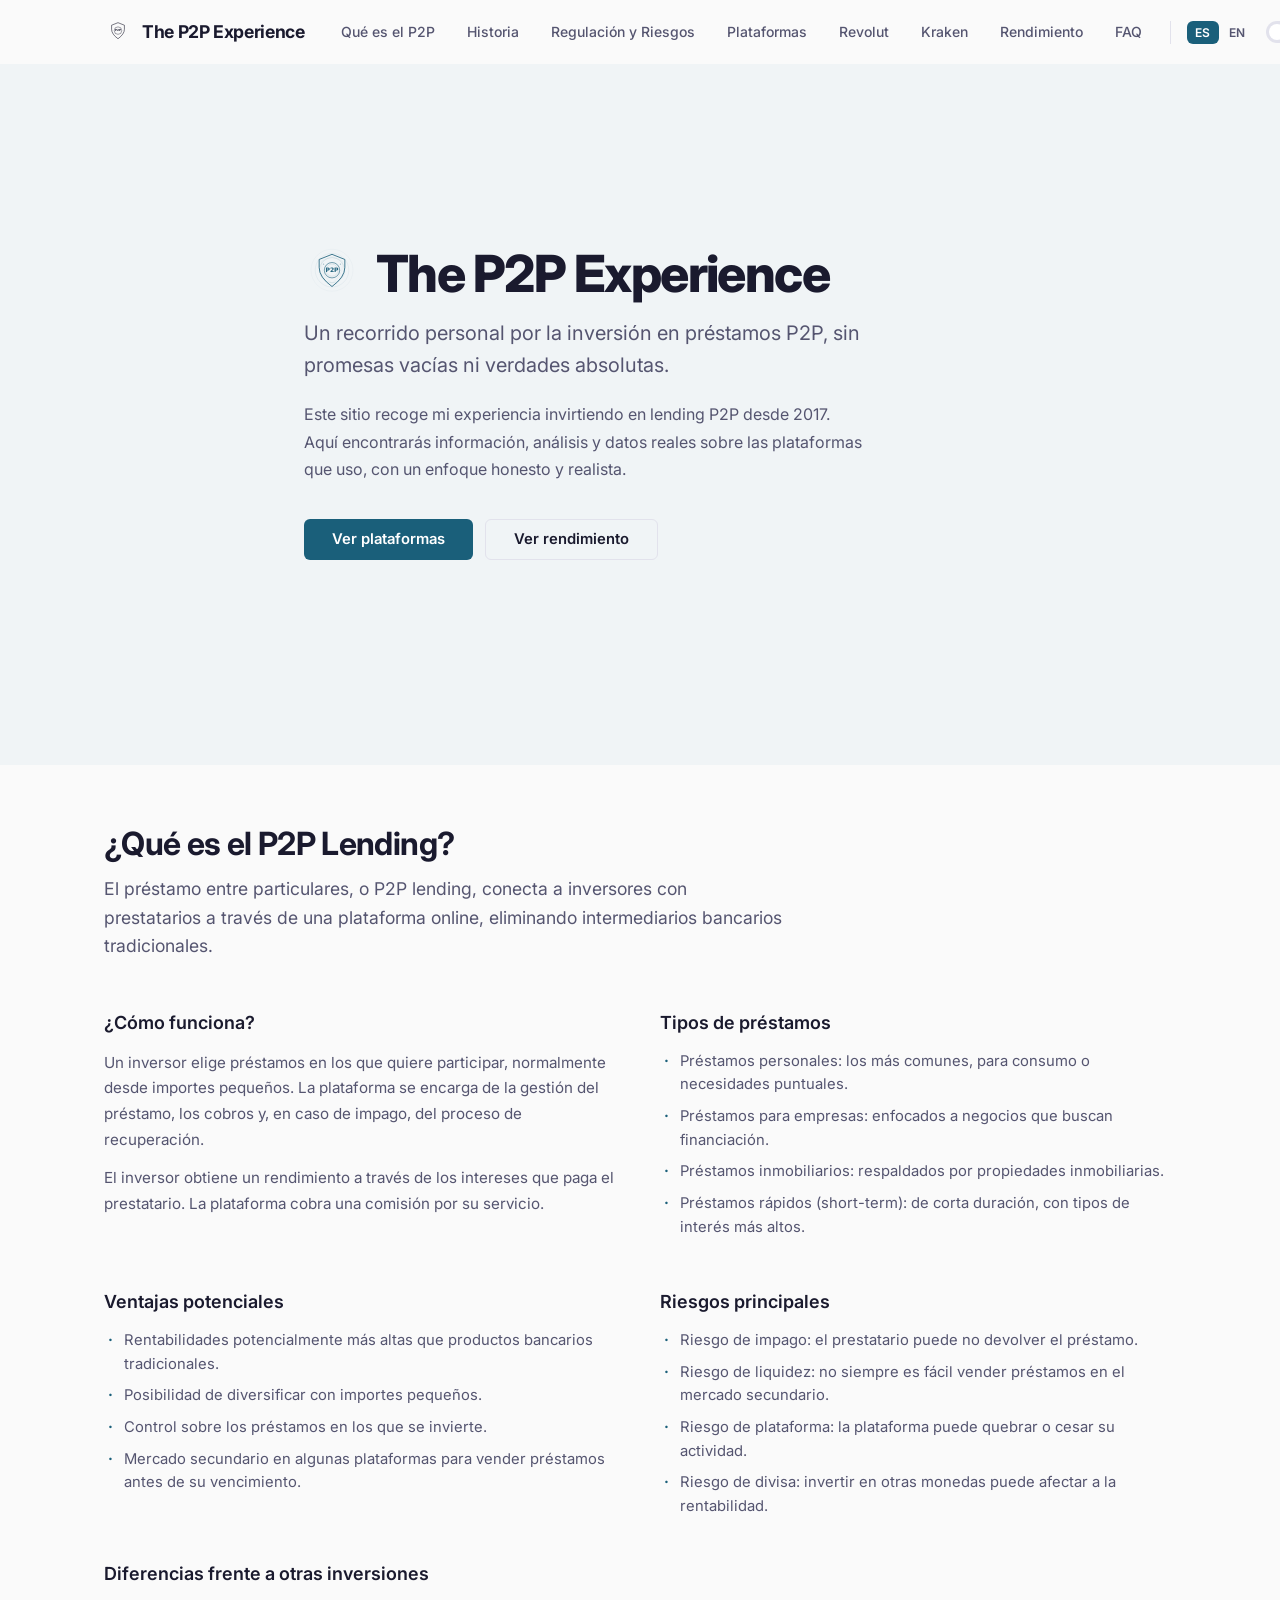
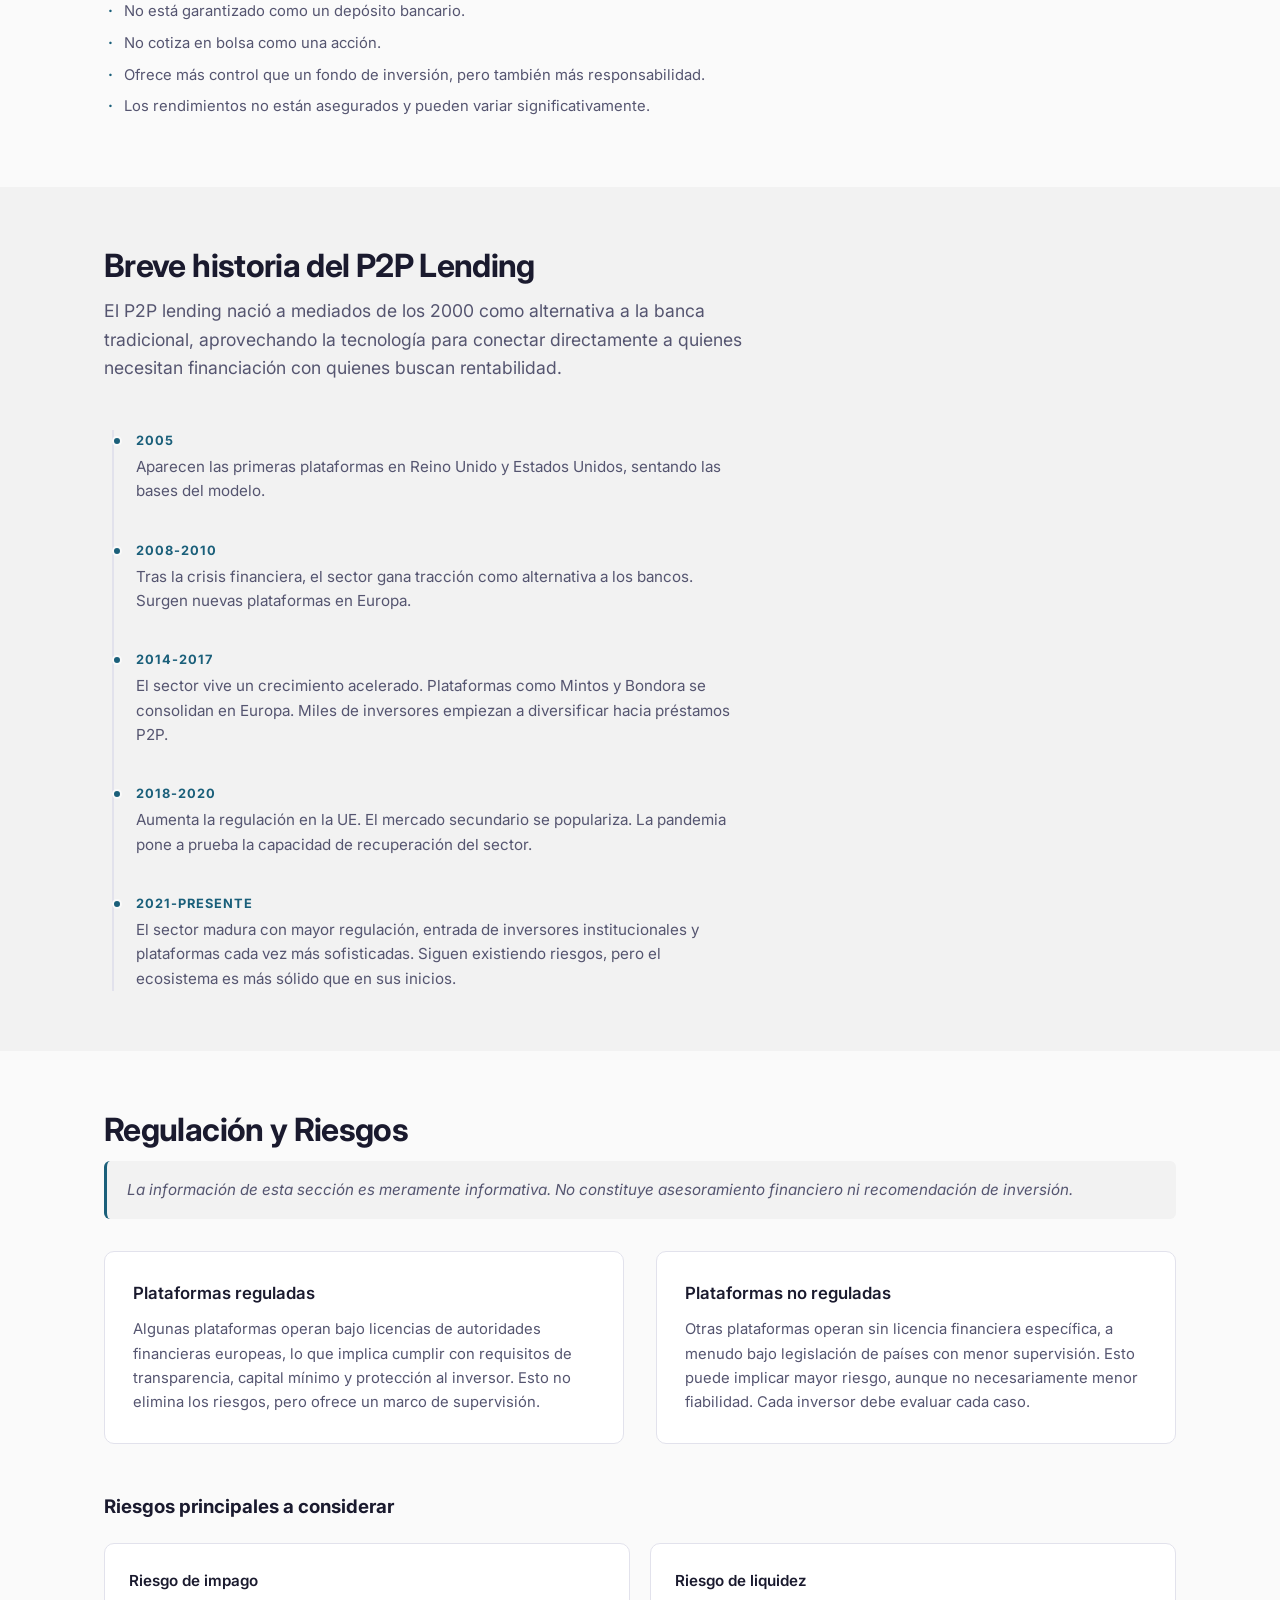
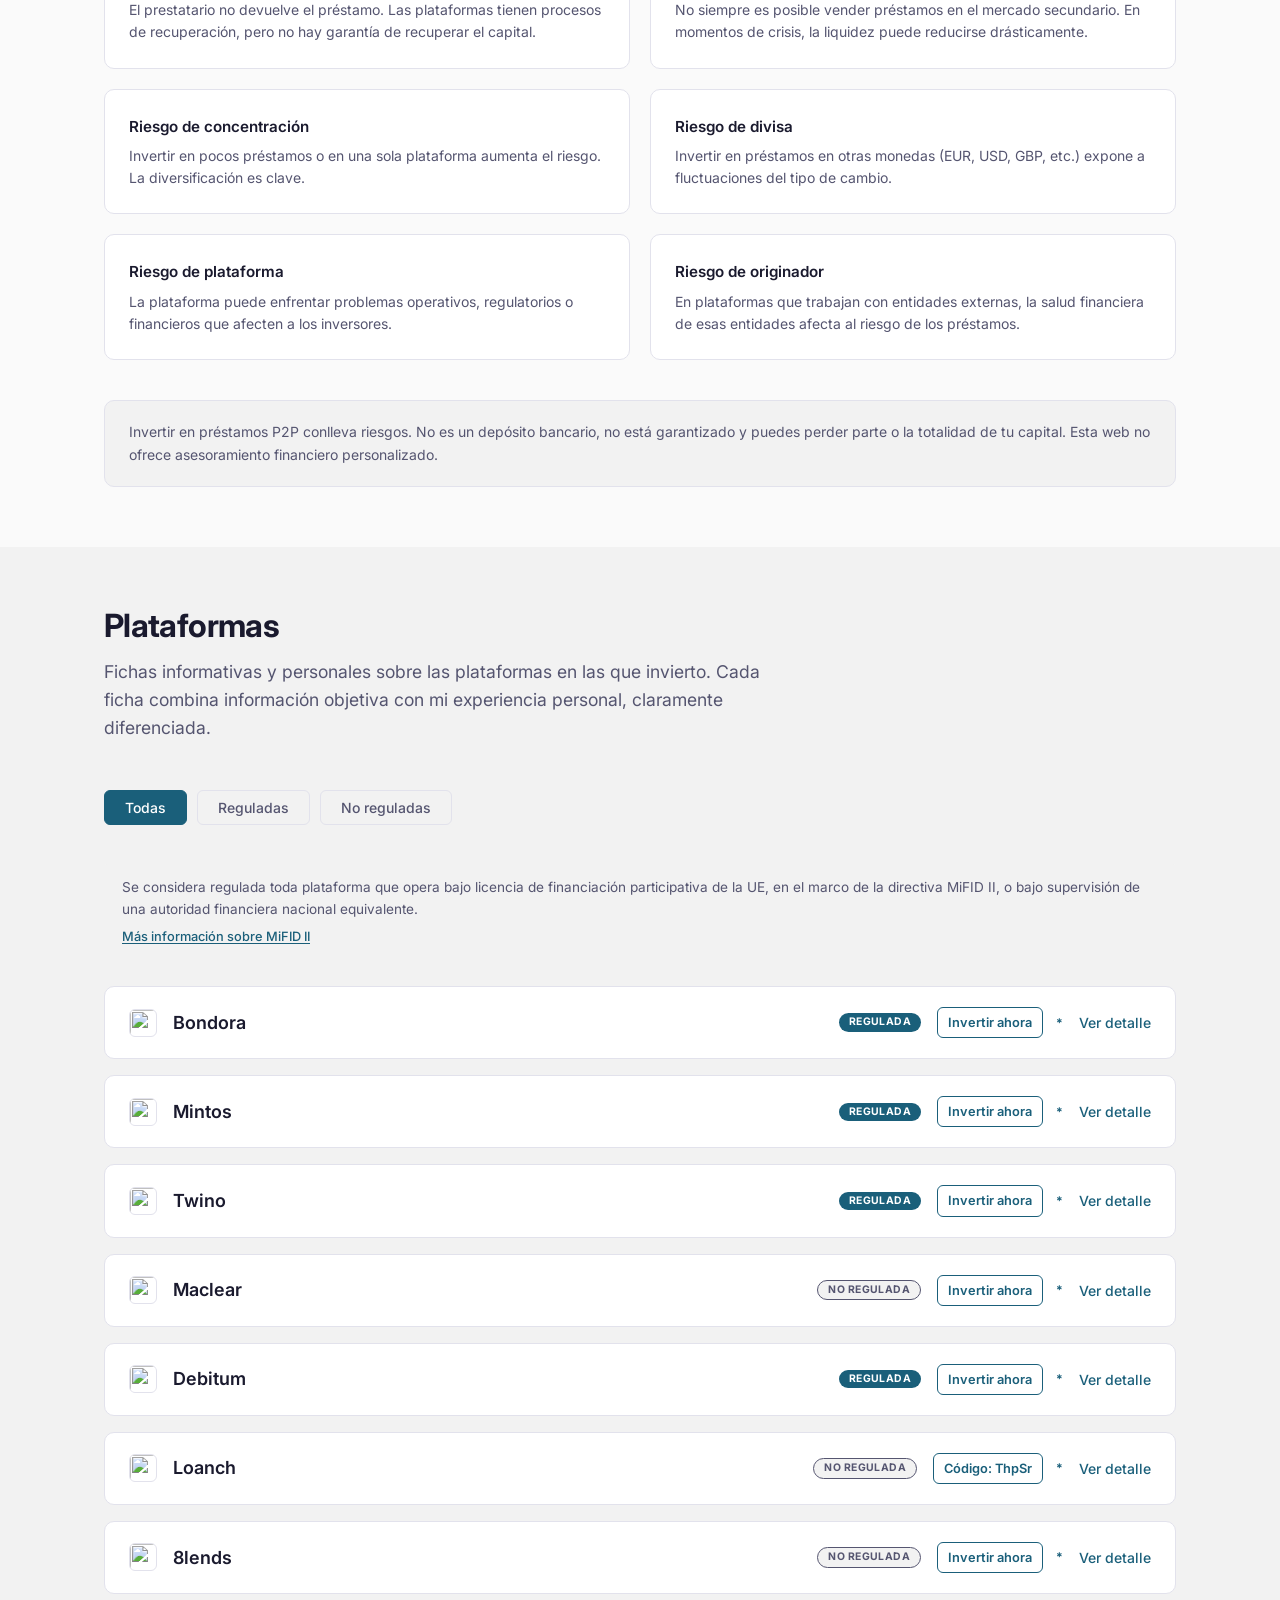
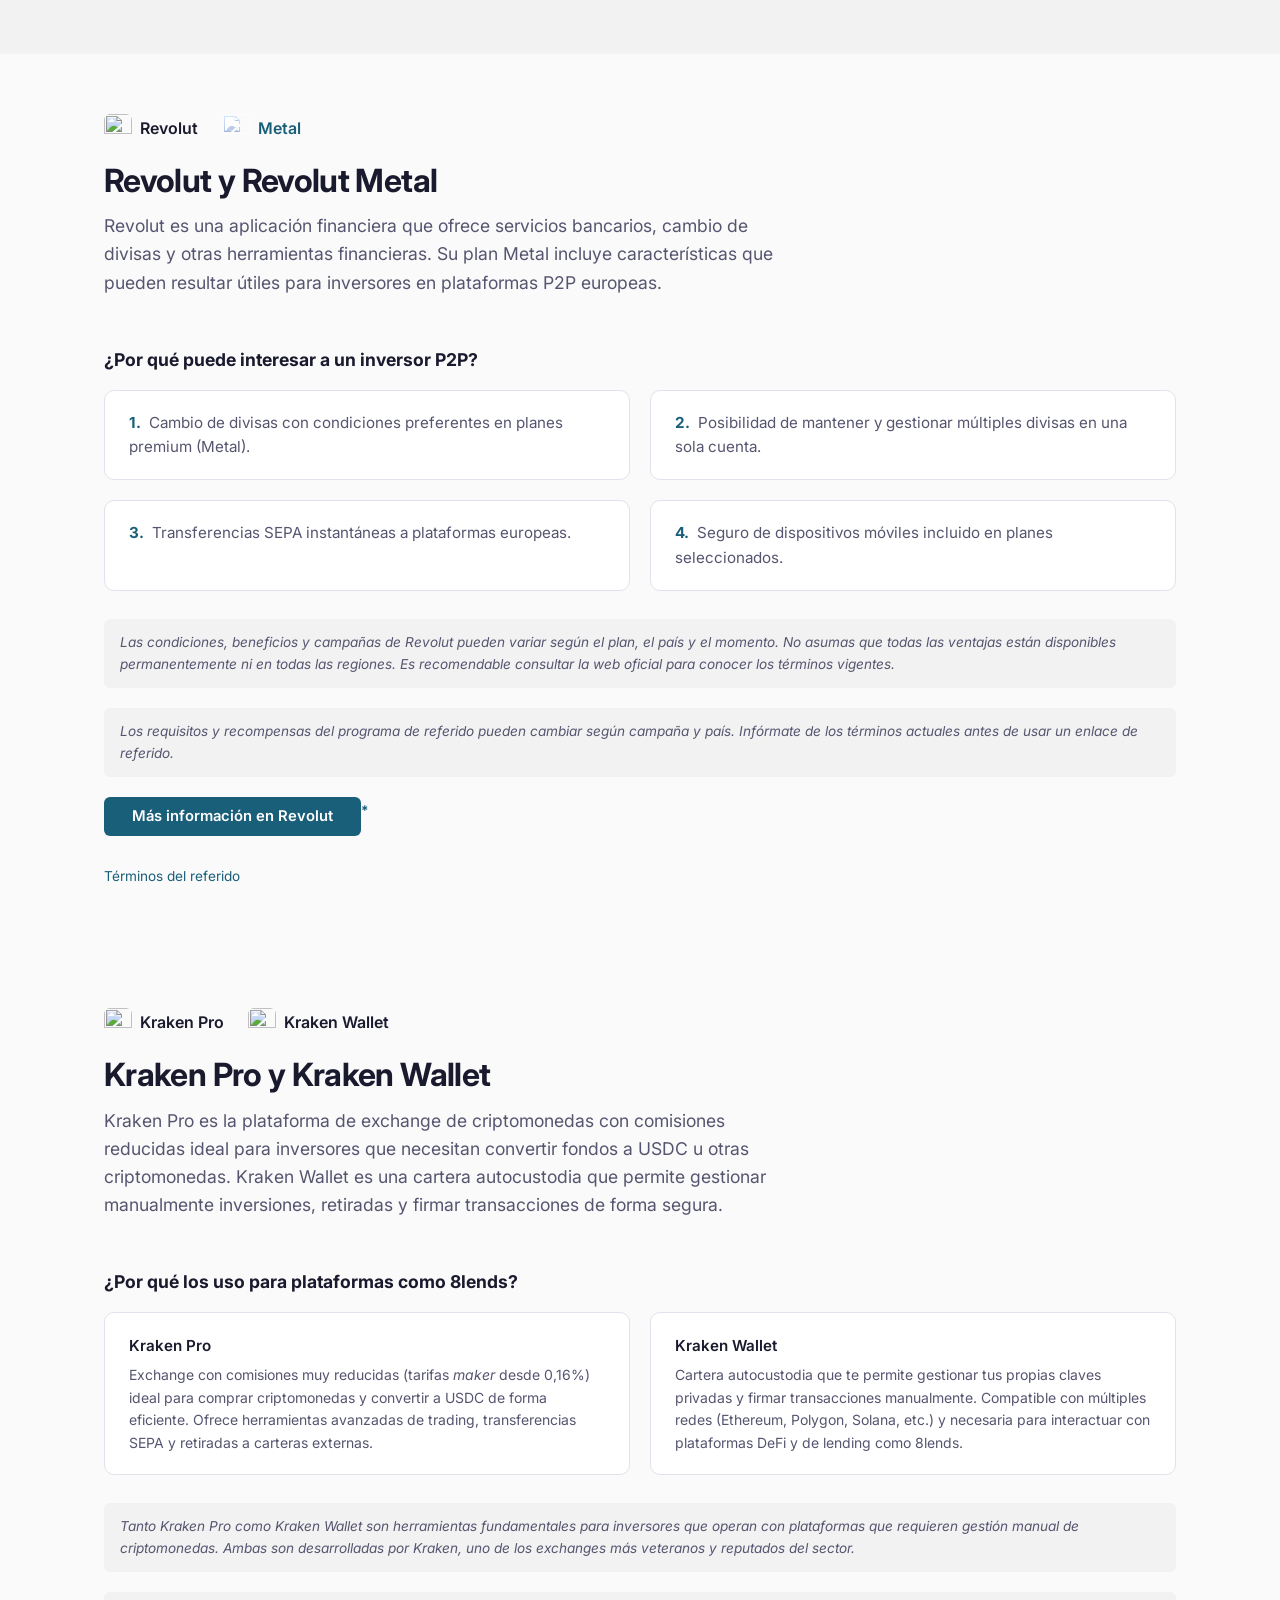
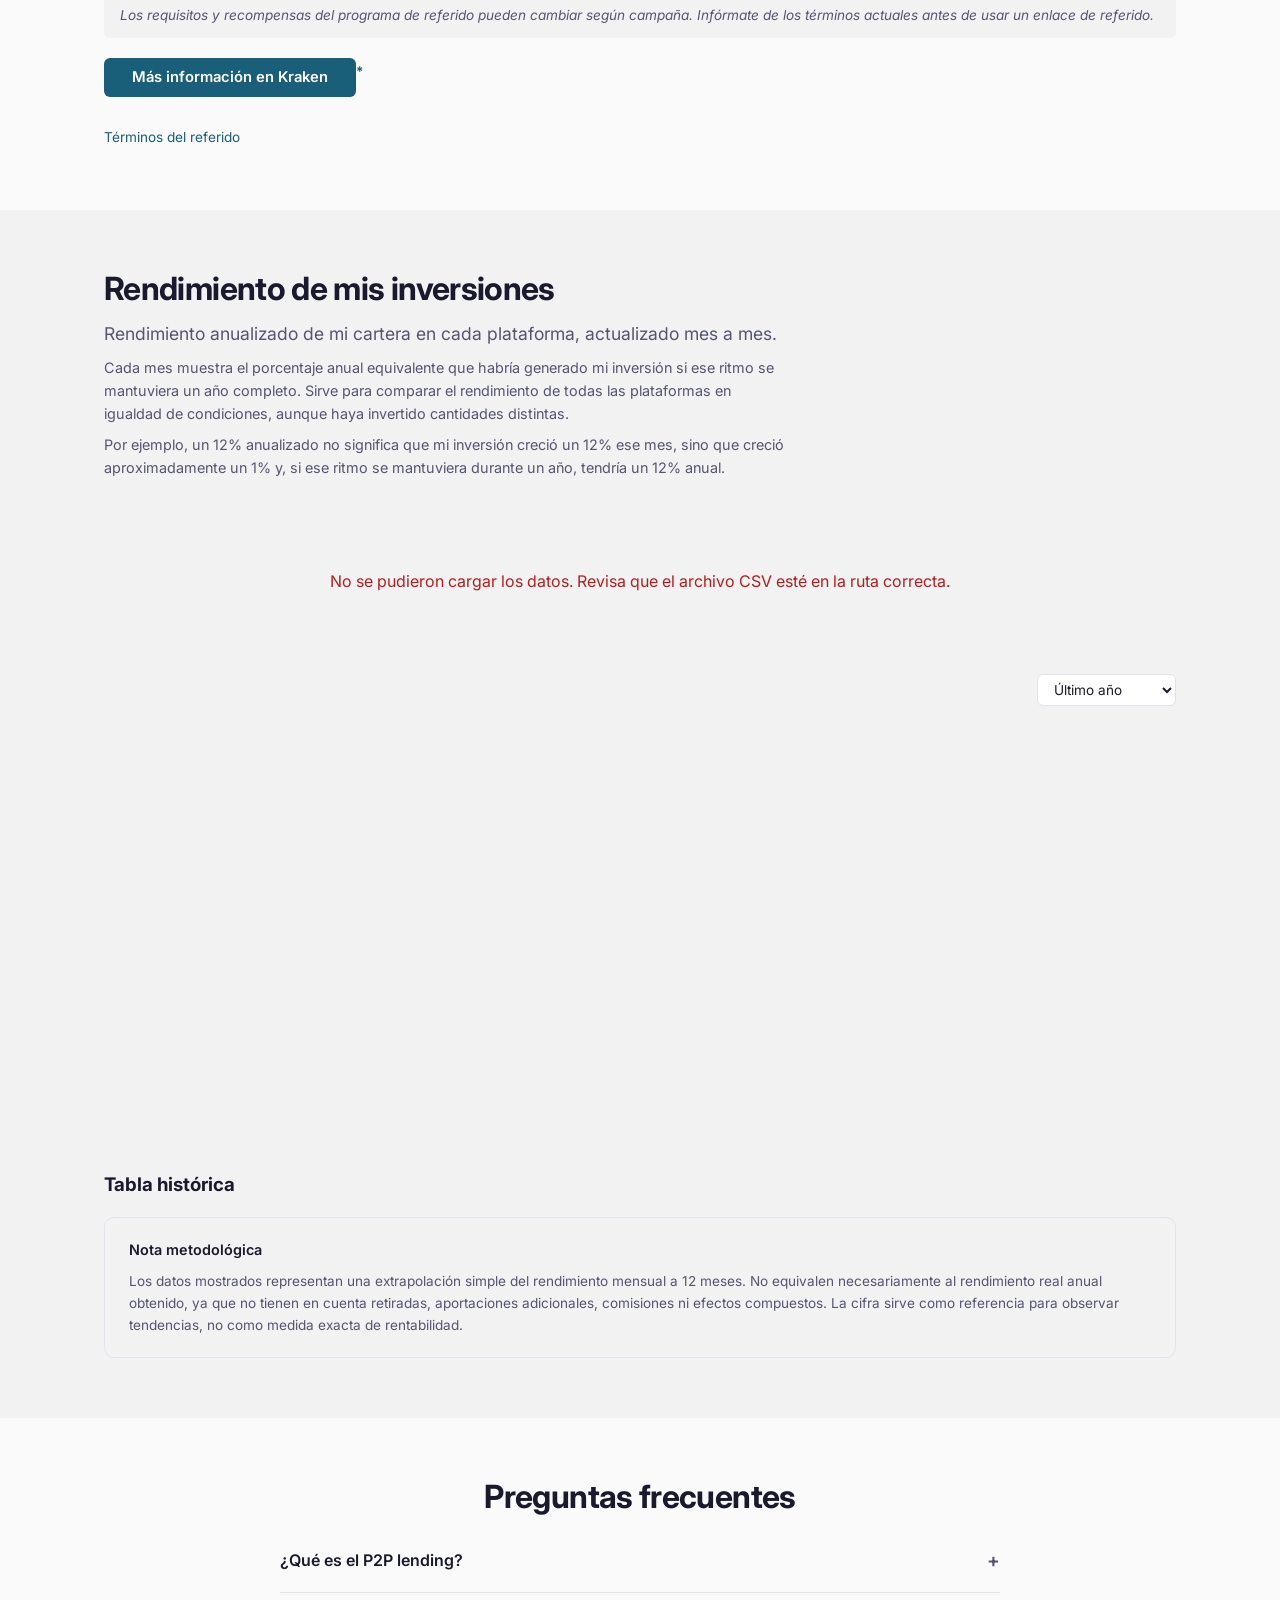
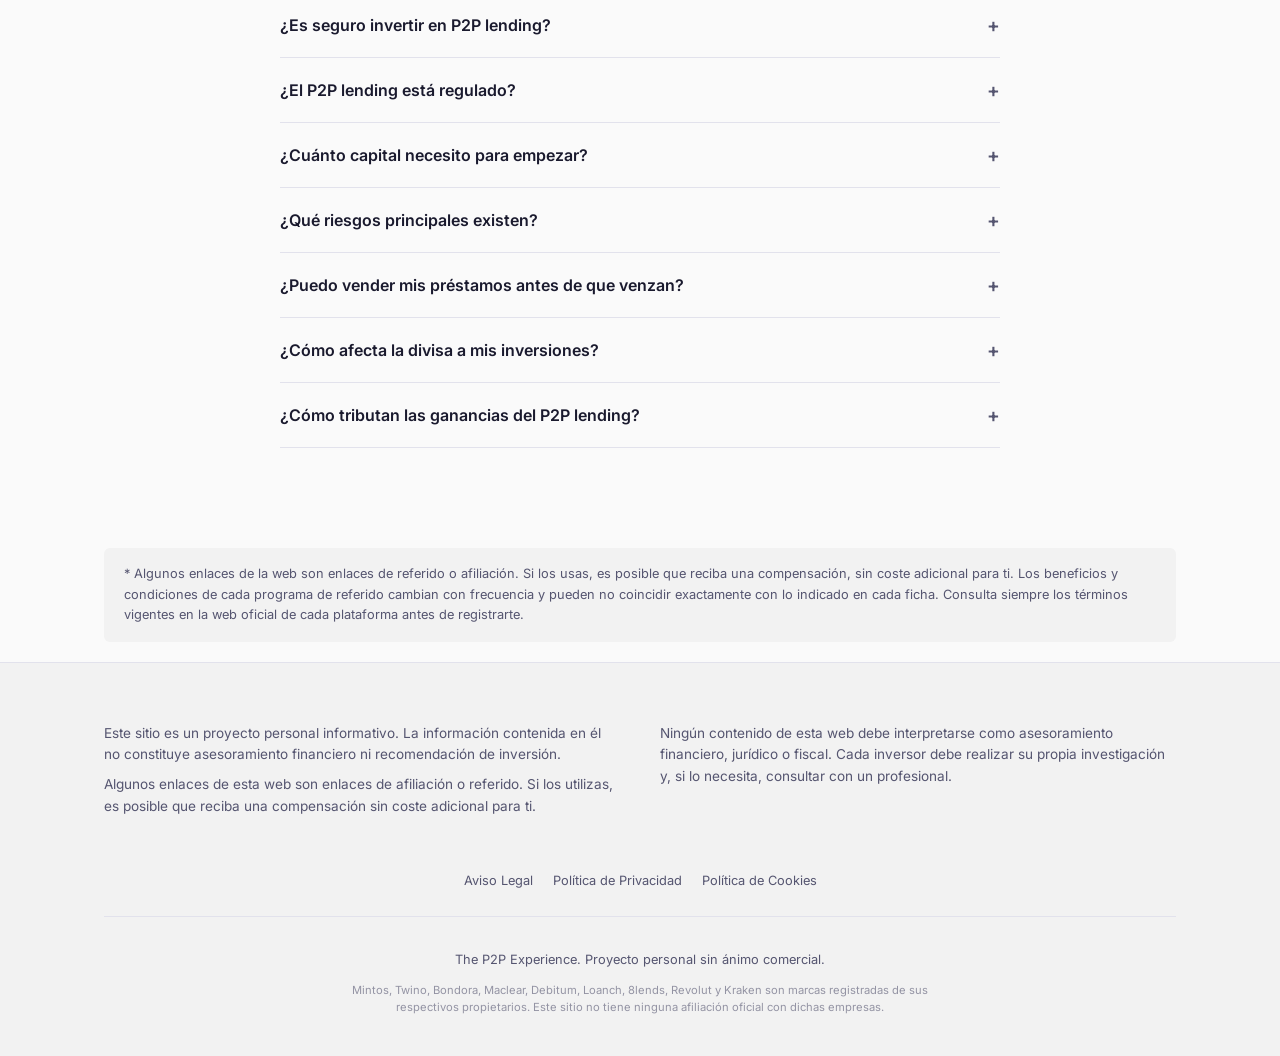
==== commit dac263c6: "v0.4.0: add legal pages (aviso legal, privacidad, cookies) with theme integration + footer links" ====
--- a/index.html
+++ b/index.html
@@ -845,7 +845,7 @@
 
 <div class="container" style="padding-bottom:20px">
   <div class="referral-note" id="global-referral-note" data-i18n="plataformas.nota_referido">
-    Some links on this website are referral or affiliate links. If you use them, I may receive compensation at no extra cost to you. Referral program benefits and terms change frequently. Always check the current terms on each platform's official website before signing up.
+    * Some links on this website are referral or affiliate links. If you use them, I may receive compensation at no extra cost to you. Referral program benefits and terms change frequently. Always check the current terms on each platform's official website before signing up.
   </div>
 </div>
 
@@ -861,6 +861,11 @@
         <p data-i18n="footer.no_asesoramiento">Ning&uacute;n contenido de esta web debe interpretarse como asesoramiento financiero, jur&iacute;dico o fiscal. Cada inversor debe realizar su propia investigaci&oacute;n y, si lo necesita, consultar con un profesional.</p>
       </div>
     </div>
+    <ul class="footer-links">
+      <li><a href="/aviso-legal.html">Aviso Legal</a></li>
+      <li><a href="/politica-privacidad.html">Pol&iacute;tica de Privacidad</a></li>
+      <li><a href="/politica-cookies.html">Pol&iacute;tica de Cookies</a></li>
+    </ul>
     <div class="footer-bottom" data-i18n="footer.copyright">
       The P2P Experience. Proyecto personal sin &aacute;nimo comercial.
     </div>
--- a/css/style.css
+++ b/css/style.css
@@ -1306,6 +1306,98 @@
   line-height: 1.5;
 }
 
+/* ─── Legal pages ──────────────────────────────────────────────── */
+.legal-content {
+  max-width: 720px;
+  margin: 0 auto;
+}
+.legal-content h1 {
+  font-size: 1.8rem;
+  font-weight: 700;
+  margin-bottom: 32px;
+  color: var(--color-text);
+}
+.legal-content h2 {
+  font-size: 1.15rem;
+  font-weight: 600;
+  margin-top: 28px;
+  margin-bottom: 10px;
+  color: var(--color-text);
+}
+.legal-content p,
+.legal-content li {
+  font-size: 0.95rem;
+  line-height: 1.7;
+  color: var(--color-text-secondary);
+  margin-bottom: 8px;
+}
+.legal-content ul {
+  padding-left: 20px;
+}
+.legal-content ol {
+  padding-left: 20px;
+}
+.legal-content a {
+  color: var(--color-accent);
+}
+.legal-content table {
+  width: 100%;
+  border-collapse: collapse;
+  margin: 16px 0;
+  font-size: 0.9rem;
+}
+.legal-content th,
+.legal-content td {
+  border: 1px solid var(--color-border);
+  padding: 10px 12px;
+  text-align: left;
+  vertical-align: top;
+}
+.legal-content th {
+  background: var(--color-bg-alt);
+  font-weight: 600;
+  color: var(--color-text);
+}
+.legal-content td {
+  color: var(--color-text-secondary);
+}
+.legal-content .note-box {
+  background: var(--color-bg-alt);
+  padding: 12px 16px;
+  border-left: 3px solid var(--color-accent);
+  font-size: 0.9rem;
+  color: var(--color-text-secondary);
+  margin: 16px 0;
+  border-radius: 0 var(--radius-sm) var(--radius-sm) 0;
+}
+.legal-update {
+  margin-top: 40px;
+  font-size: 0.85rem;
+  color: var(--color-text-secondary);
+  opacity: 0.7;
+}
+
+/* ─── Footer links ──────────────────────────────────────────────── */
+.footer-links {
+  list-style: none;
+  padding: 0;
+  margin: 0;
+  display: flex;
+  flex-wrap: wrap;
+  gap: 8px 20px;
+  justify-content: center;
+  margin-bottom: 24px;
+}
+.footer-links a {
+  font-size: 0.8rem;
+  color: var(--color-text-secondary);
+  text-decoration: none;
+}
+.footer-links a:hover {
+  color: var(--color-accent);
+  text-decoration: underline;
+}
+
 /* ─── Responsive ──────────────────────────────────────────────── */
 @media (max-width: 900px) {
   .about-grid {
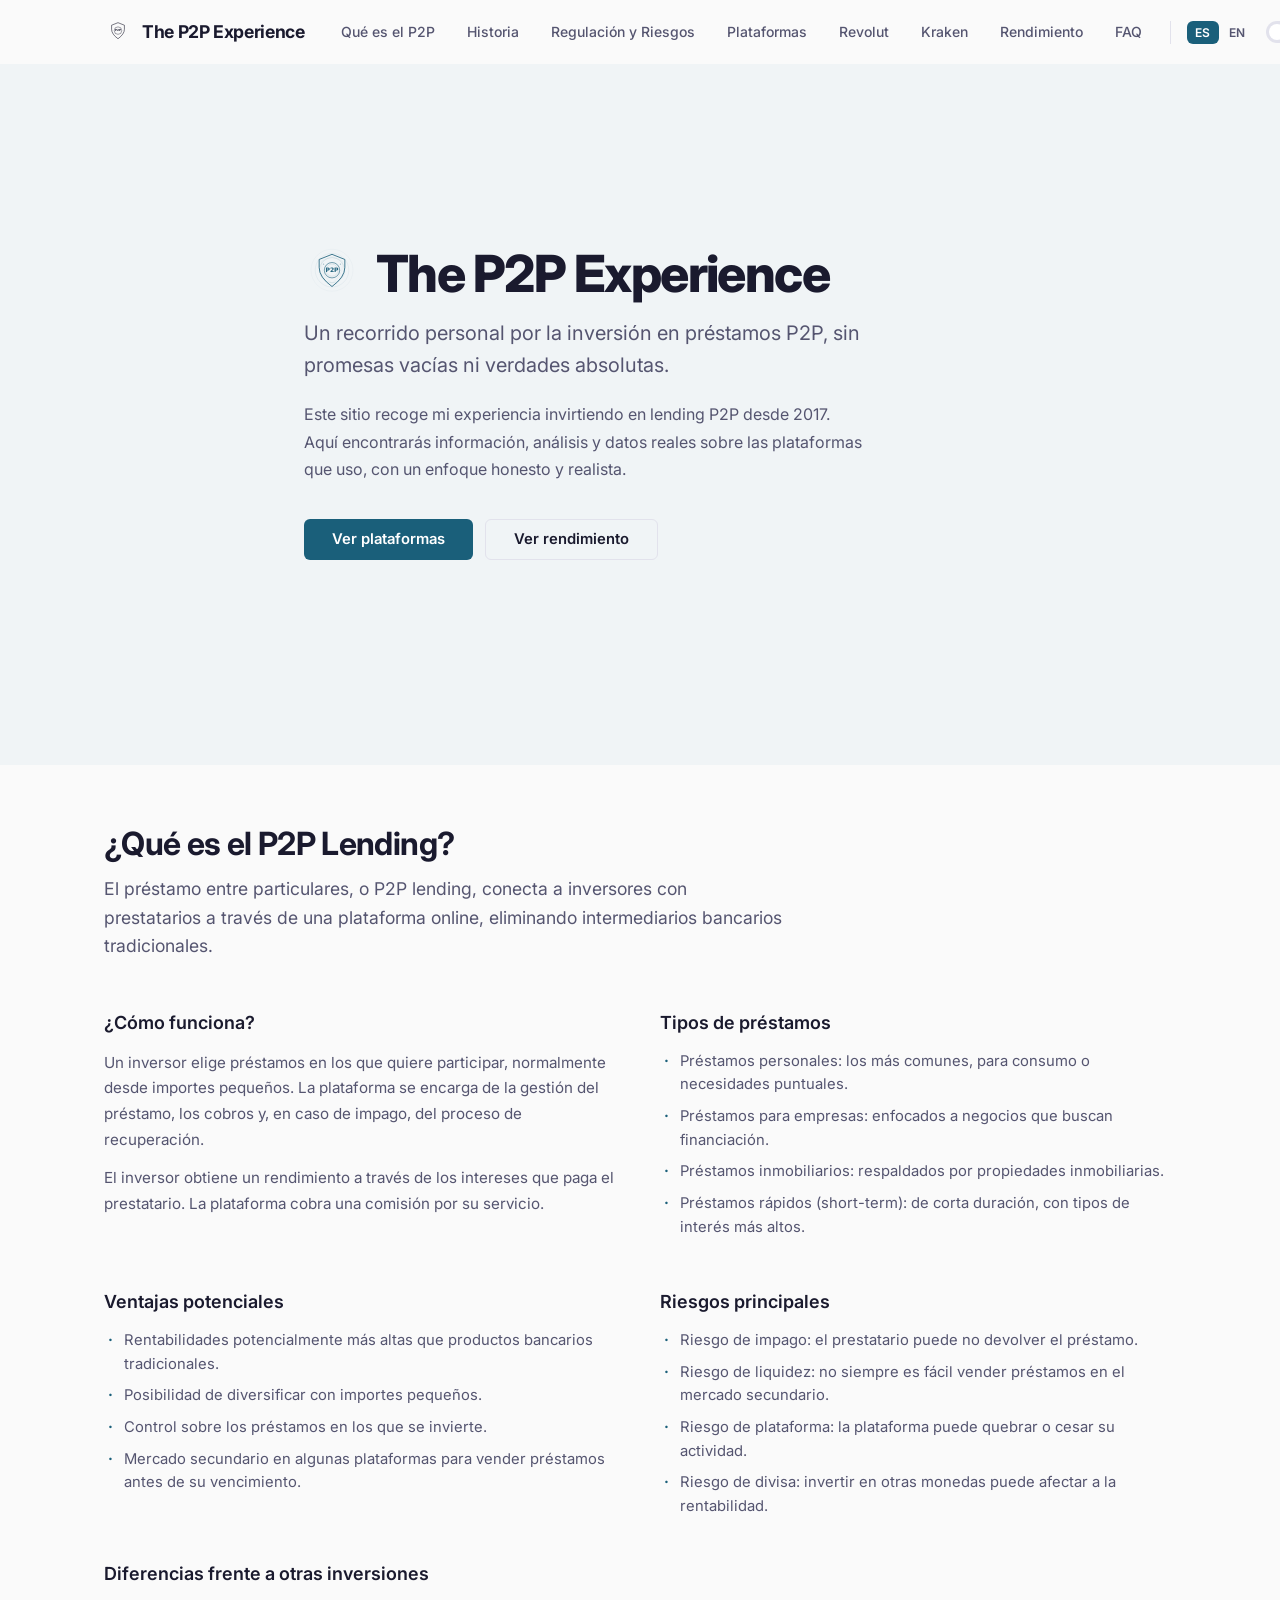
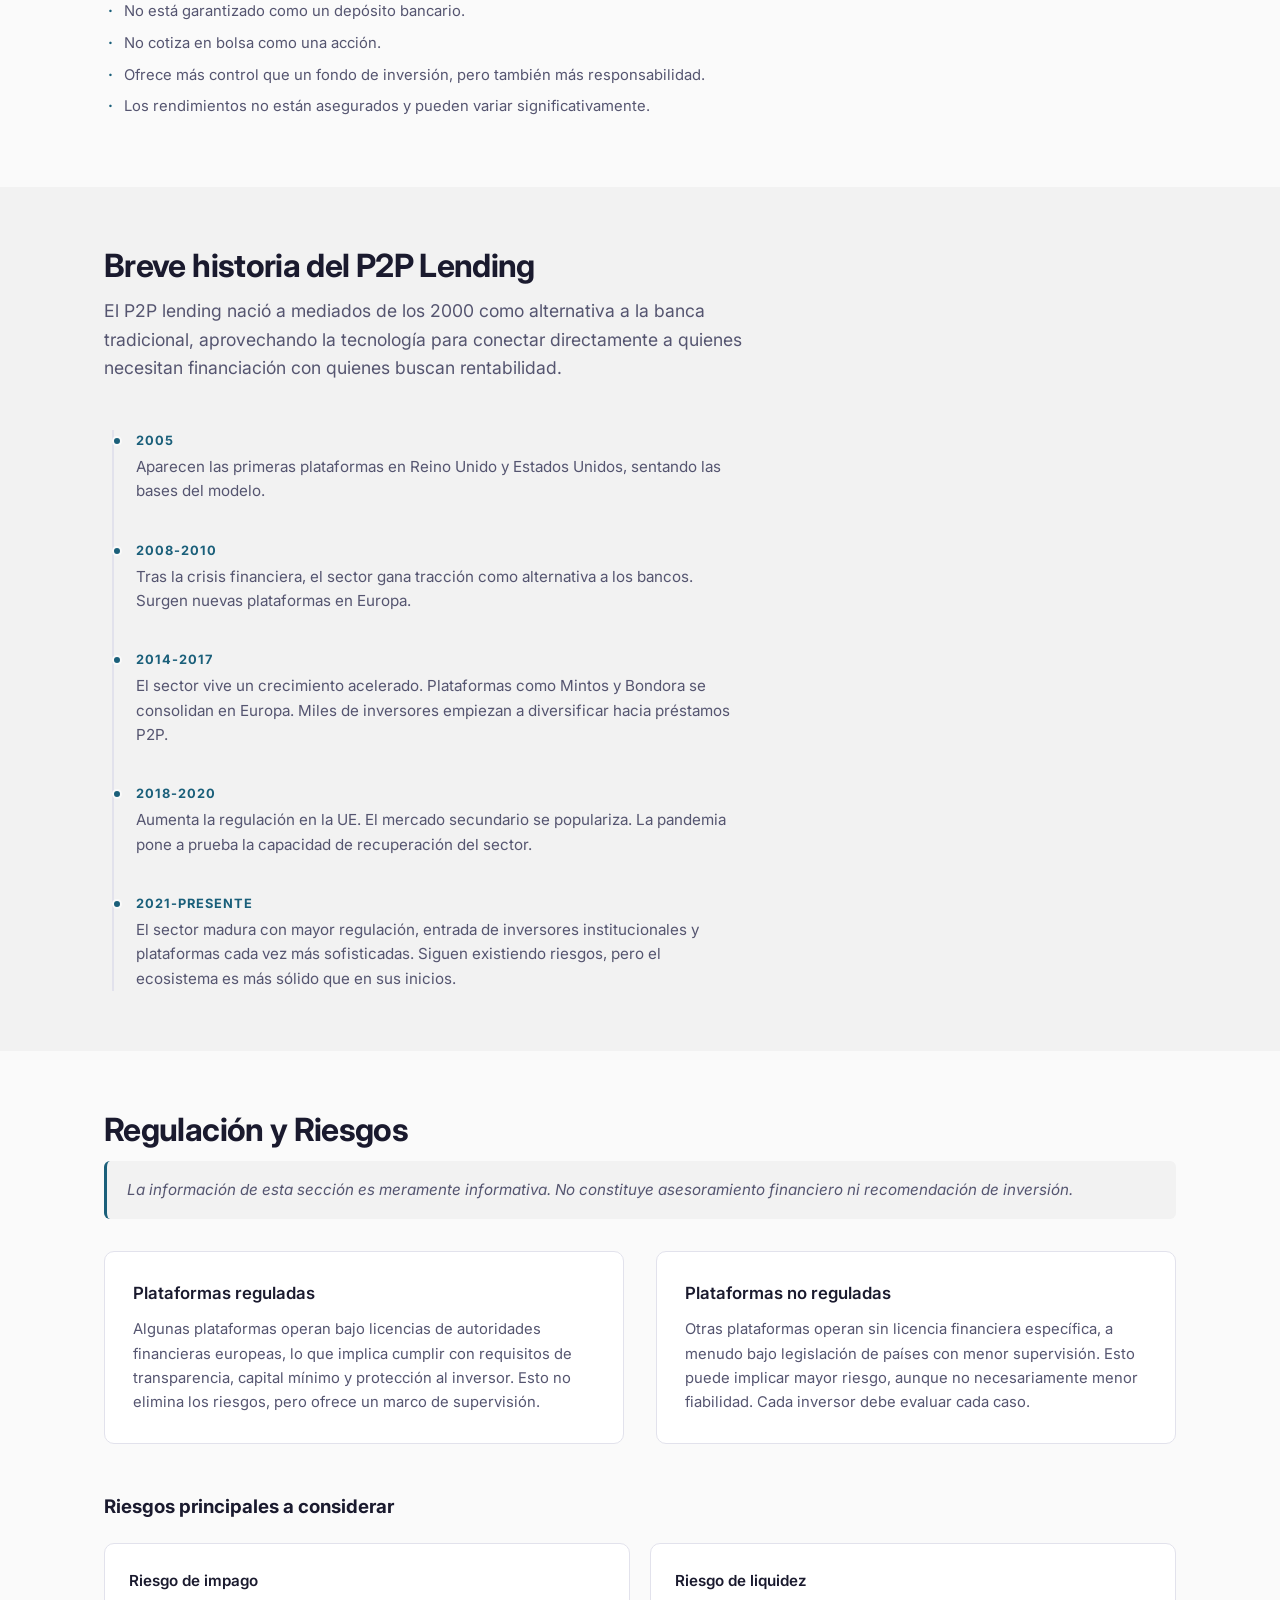
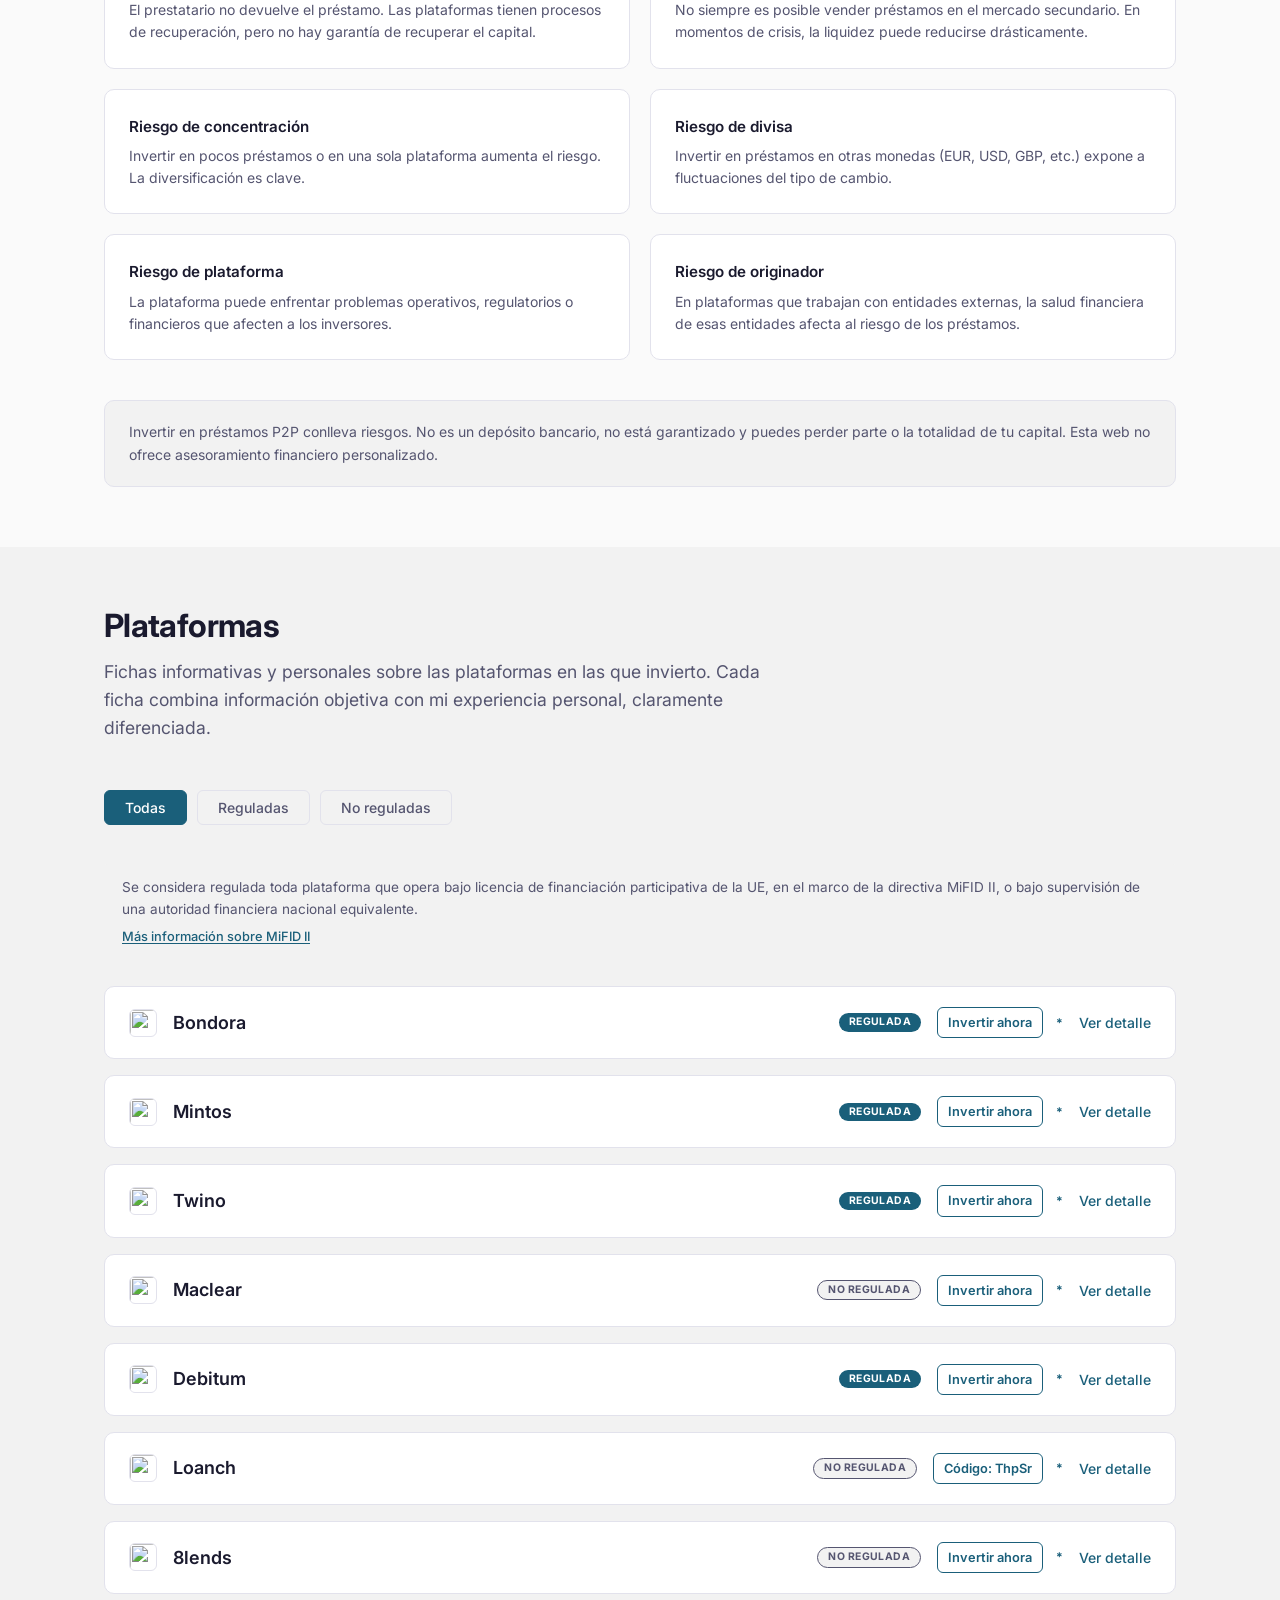
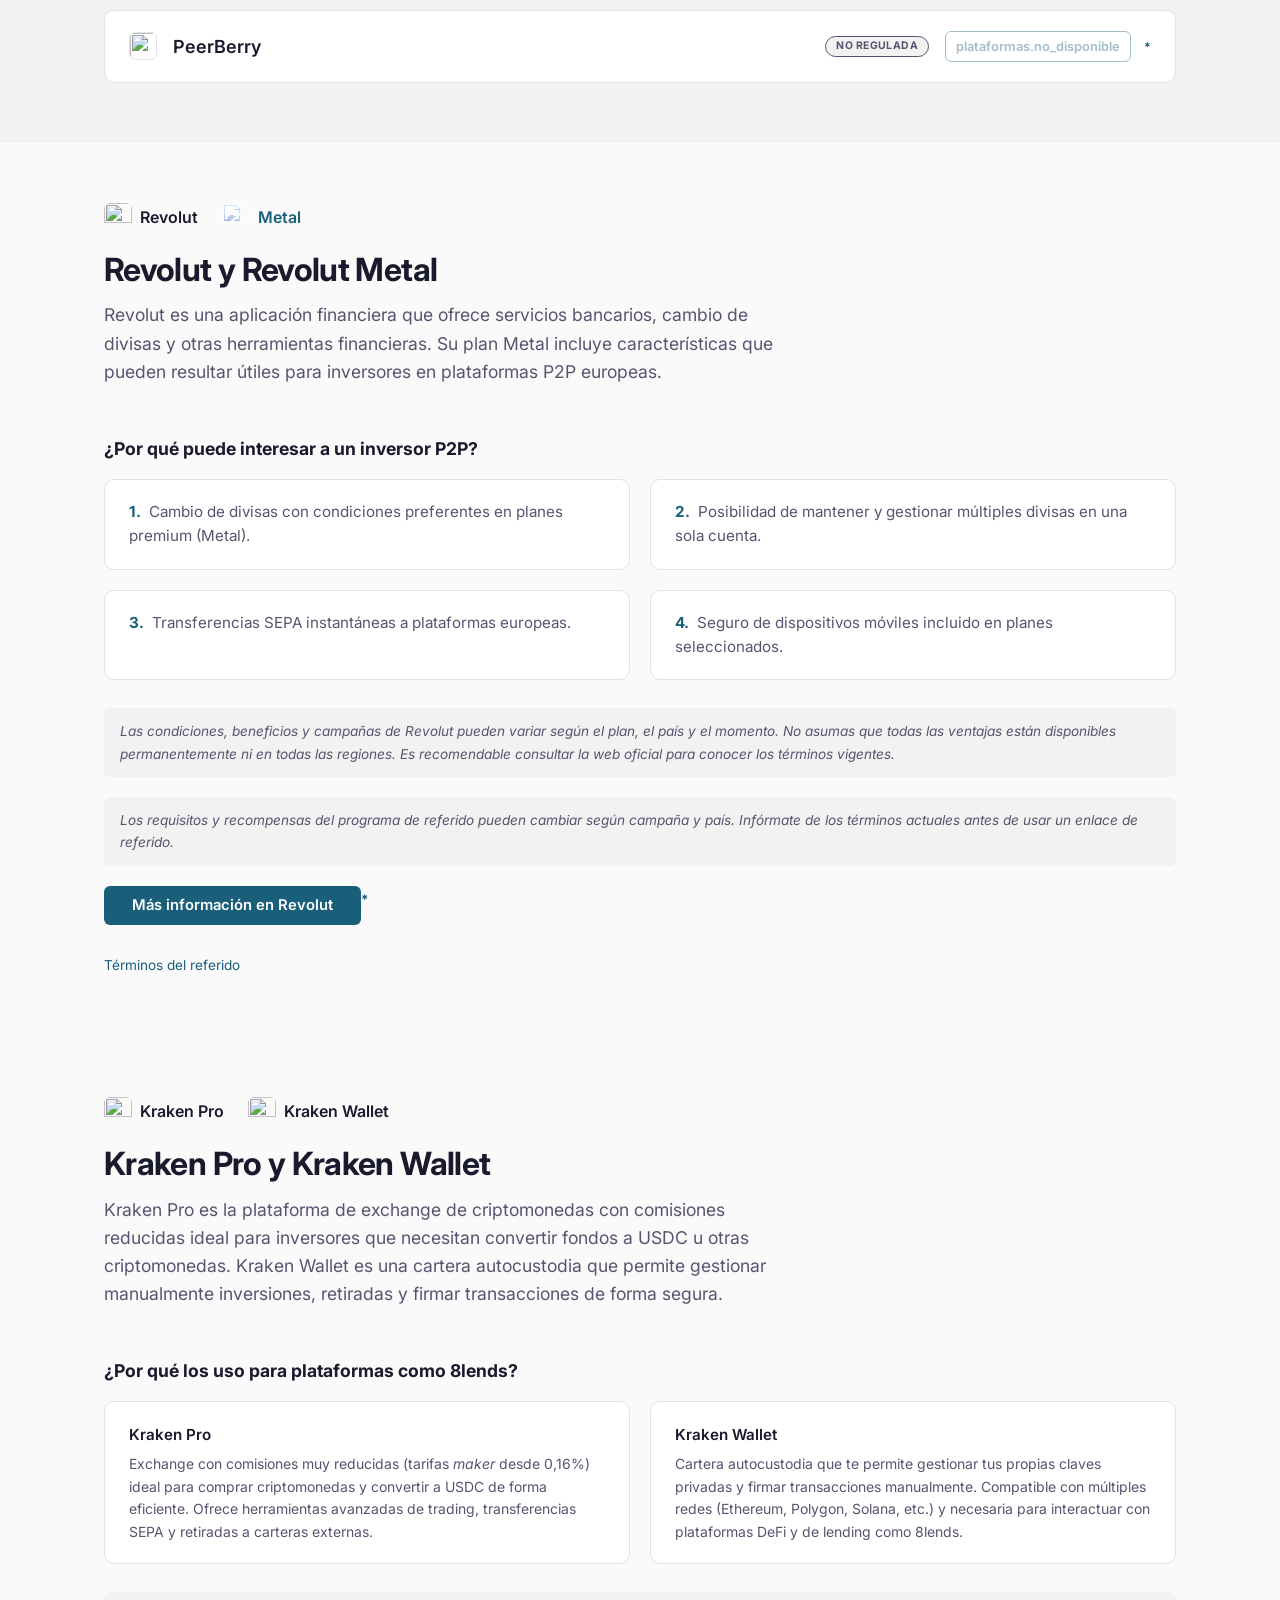
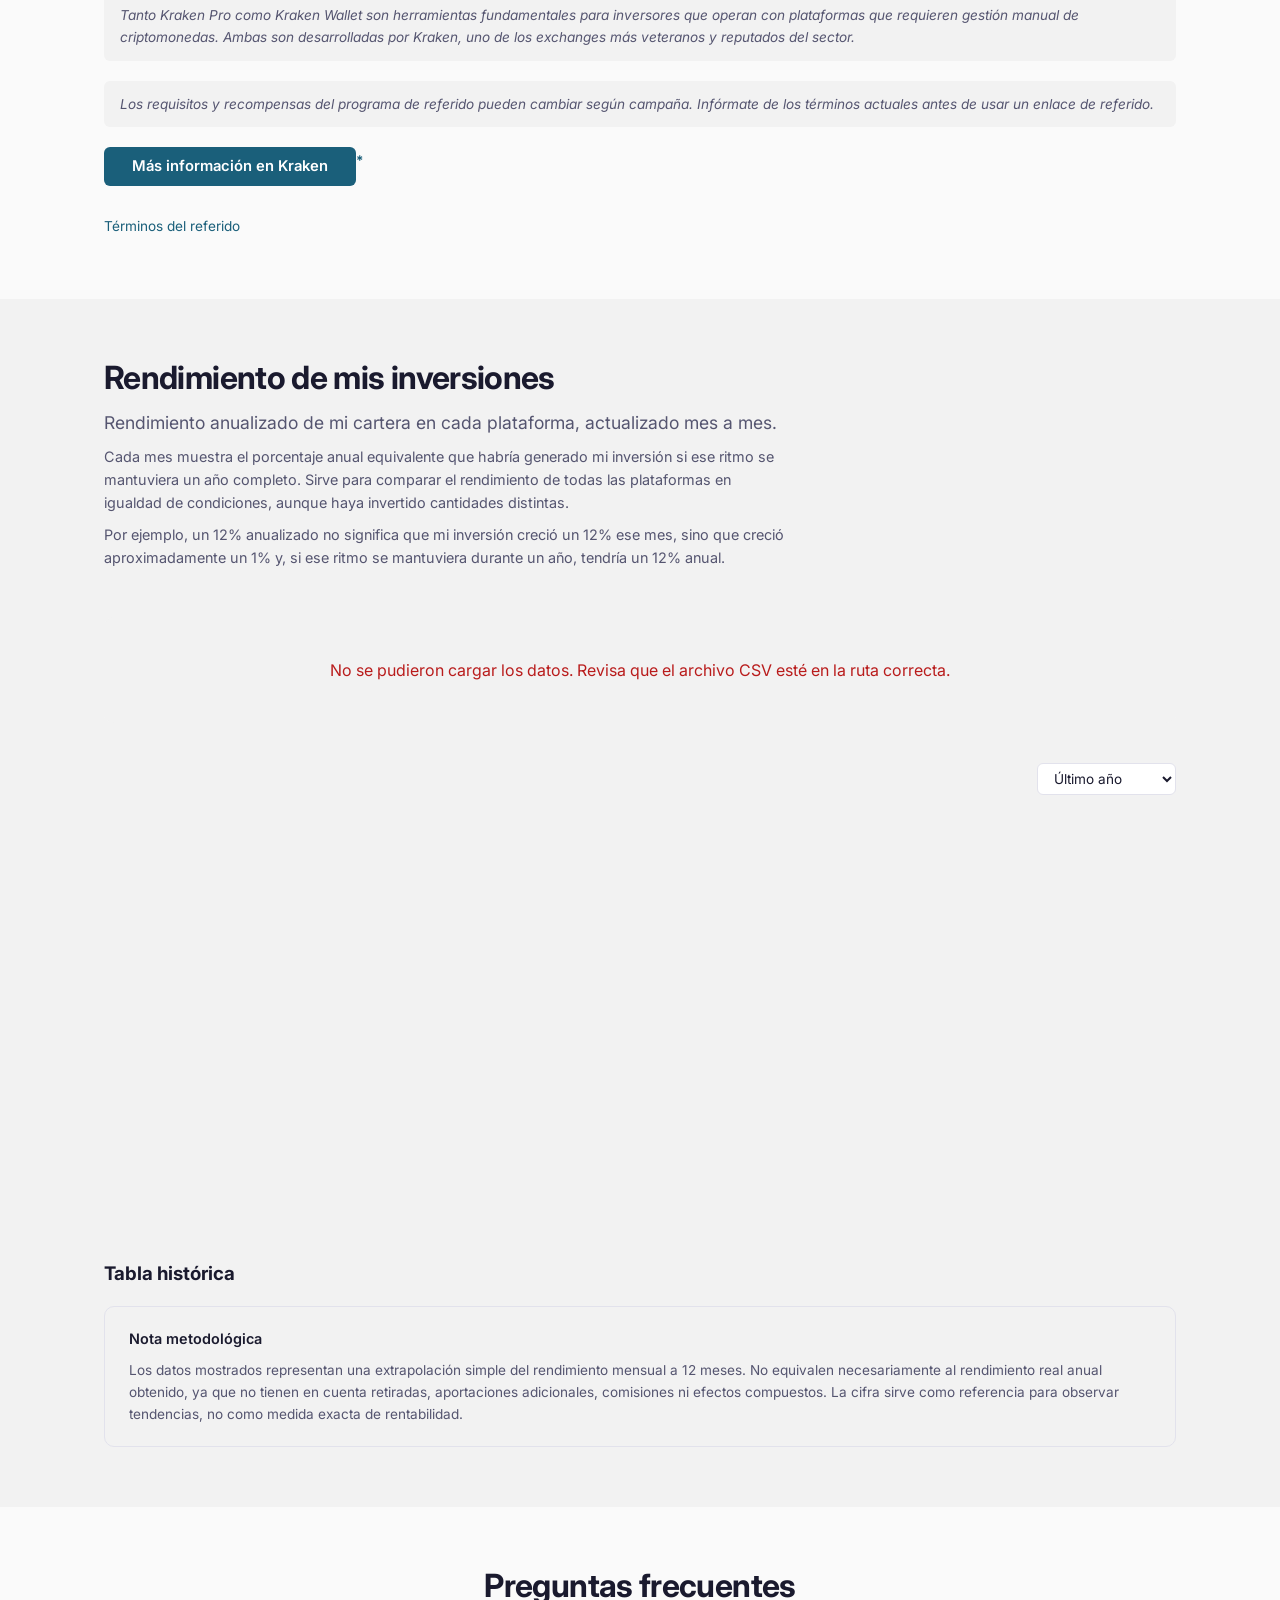
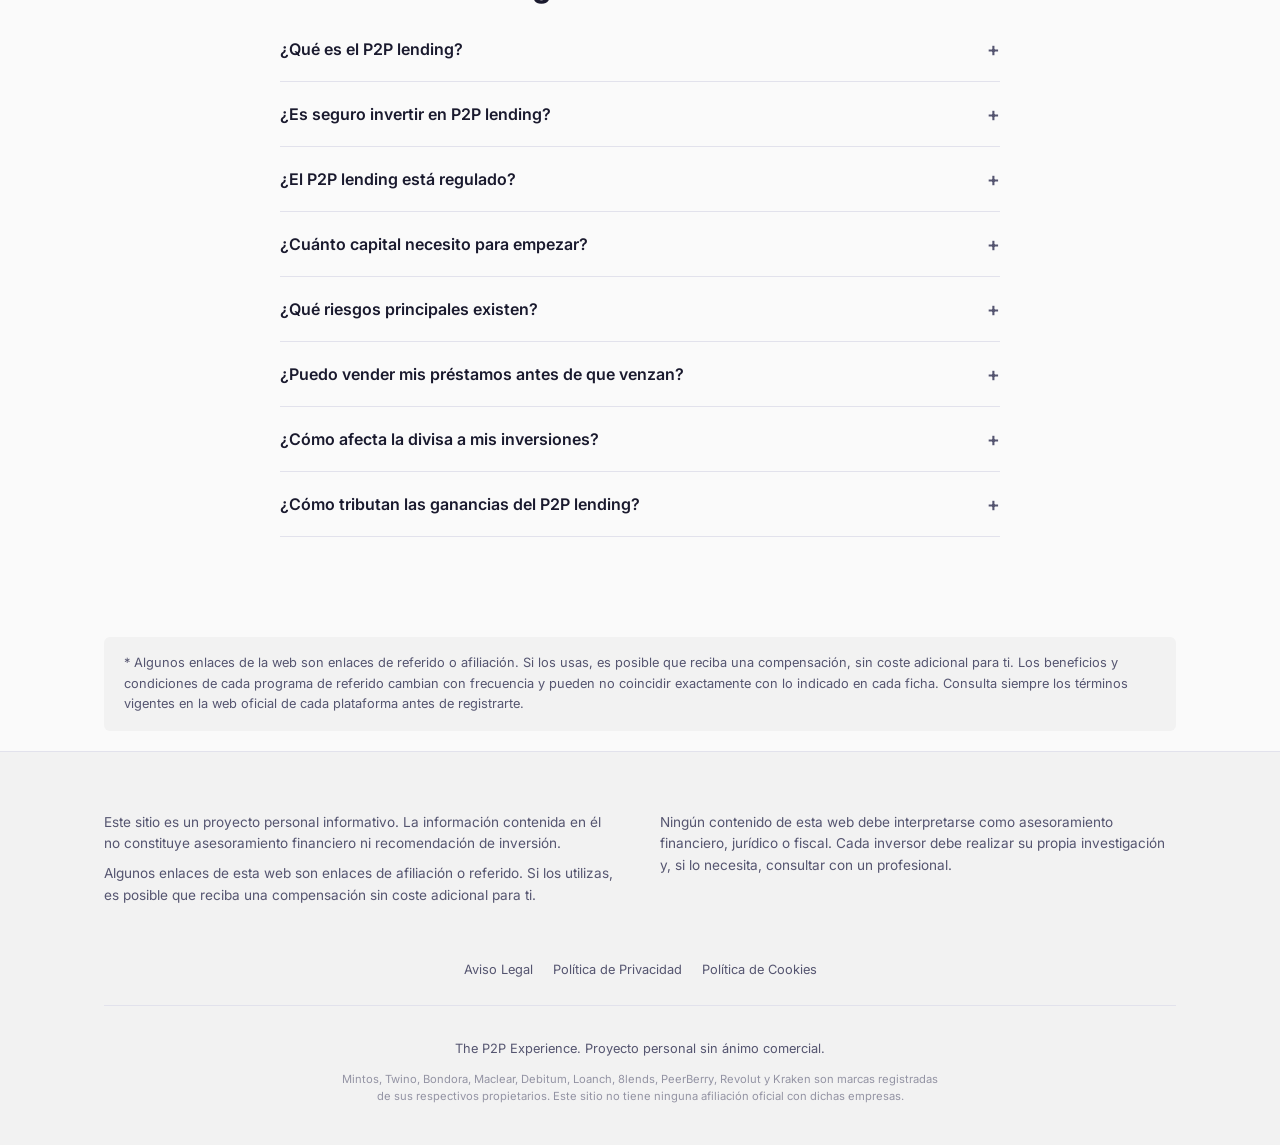
==== commit ef2aebd0: "add PeerBerry platform card with i18n, config, and referral support" ====
--- a/index.html
+++ b/index.html
@@ -242,7 +242,7 @@
 
     <div class="regulation-note">
       <p data-i18n="plataformas.mifid_explicacion">Se considera regulada toda plataforma que opera bajo licencia de financiaci&oacute;n participativa de la UE, en el marco de la directiva MiFID II, o bajo supervisi&oacute;n de una autoridad financiera nacional equivalente.</p>
-      <a href="https://www.esma.europa.eu/policy-rules/mifid-ii-and-investor-protection" target="_blank" rel="noopener noreferrer" class="regulation-link" data-i18n="plataformas.mifid_enlace">M&aacute;s informaci&oacute;n sobre MiFID II</a>
+      <a href="https://www.esma.europa.eu/policy-rules/mifid-ii-and-investor-protection" target="_blank" rel="sponsored nofollow noopener noreferrer" class="regulation-link" data-i18n="plataformas.mifid_enlace">M&aacute;s informaci&oacute;n sobre MiFID II</a>
     </div>
 
     <div class="platforms-grid" id="platforms-grid">
@@ -253,7 +253,7 @@
         <img class="platform-logo" src="https://www.google.com/s2/favicons?domain=bondora.com&sz=32" alt="" width="28" height="28" loading="lazy">
         <span class="platform-name" data-i18n="plataforma_bondora.nombre">Bondora</span>
         <span class="platform-badge badge-regulated" data-i18n="plataformas.badge_regulada">Regulada</span>
-        <a data-referral="bondora" target="_blank" rel="noopener noreferrer" class="header-referral-link"><span data-i18n="plataformas.invertir_ahora">Invertir ahora</span></a><span class="ref-asterisk-wrap"><a href="#global-referral-note" class="ref-asterisk">*</a></span>
+        <a data-referral="bondora" target="_blank" rel="sponsored nofollow noopener noreferrer" class="header-referral-link"><span data-i18n="plataformas.invertir_ahora">Invertir ahora</span></a><span class="ref-asterisk-wrap"><a href="#global-referral-note" class="ref-asterisk">*</a></span>
         <button class="platform-toggle" aria-expanded="false" data-i18n="plataformas.ver_ficha">Ver detalle</button>
       </div>
       <div class="platform-content">
@@ -288,13 +288,13 @@
             <p data-i18n="plataforma_bondora.experiencia">Bondora fue la primera plataforma de la que o&iacute; hablar y en la que invert&iacute;. En ella aprend&iacute; sobre riesgos, mercado secundario y venta de pr&eacute;stamos con descuento. Como estaba en fase de aprendizaje, mi rendimiento fue decayendo y poco a poco fui prefiriendo plataformas que me resultaban m&aacute;s c&oacute;modas de usar, como Mintos o Twino. Actualmente mi cartera en Bondora est&aacute; centrada en Go &amp; Grow como opci&oacute;n sencilla.</p>
           </div>
           <div class="platform-links">
-            <a href="https://bondora.com" target="_blank" rel="noopener noreferrer" data-i18n="plataformas.web_oficial">Web oficial</a>
+            <a href="https://bondora.com" target="_blank" rel="sponsored nofollow noopener noreferrer" data-i18n="plataformas.web_oficial">Web oficial</a>
           </div>
           <div class="platform-section">
             <span data-referral-benefit="bondora"></span>
             <div class="referral-actions" style="margin-top:8px">
-              <a data-referral="bondora" target="_blank" rel="noopener noreferrer" class="btn btn-referral"><span data-i18n="plataformas.invertir_ahora">Invertir ahora</span></a><span class="ref-asterisk-wrap"><a href="#global-referral-note" class="ref-asterisk">*</a></span>
-              <a data-referral-terms="bondora" target="_blank" rel="noopener noreferrer" class="btn-referral-terms"><span data-i18n="plataformas.terminos_referido">T&eacute;rminos del referido</span></a>
+              <a data-referral="bondora" target="_blank" rel="sponsored nofollow noopener noreferrer" class="btn btn-referral"><span data-i18n="plataformas.invertir_ahora">Invertir ahora</span></a><span class="ref-asterisk-wrap"><a href="#global-referral-note" class="ref-asterisk">*</a></span>
+              <a data-referral-terms="bondora" target="_blank" rel="sponsored nofollow noopener noreferrer" class="btn-referral-terms"><span data-i18n="plataformas.terminos_referido">T&eacute;rminos del referido</span></a>
             </div>
           </div>
         </div>
@@ -307,7 +307,7 @@
         <img class="platform-logo" src="https://www.google.com/s2/favicons?domain=mintos.com&sz=32" alt="" width="28" height="28" loading="lazy">
         <span class="platform-name" data-i18n="plataforma_mintos.nombre">Mintos</span>
         <span class="platform-badge badge-regulated" data-i18n="plataformas.badge_regulada">Regulada</span>
-        <a data-referral="mintos" target="_blank" rel="noopener noreferrer" class="header-referral-link"><span data-i18n="plataformas.invertir_ahora">Invertir ahora</span></a><span class="ref-asterisk-wrap"><a href="#global-referral-note" class="ref-asterisk">*</a></span>
+        <a data-referral="mintos" target="_blank" rel="sponsored nofollow noopener noreferrer" class="header-referral-link"><span data-i18n="plataformas.invertir_ahora">Invertir ahora</span></a><span class="ref-asterisk-wrap"><a href="#global-referral-note" class="ref-asterisk">*</a></span>
         <button class="platform-toggle" aria-expanded="false" data-i18n="plataformas.ver_ficha">Ver detalle</button>
       </div>
       <div class="platform-content">
@@ -342,13 +342,13 @@
             <p data-i18n="plataforma_mintos.experiencia">Mintos es una de las plataformas m&aacute;s conocidas del sector, y durante mucho tiempo me ha dado buena rentabilidad. He tenido un problema con una entidad dentro de la plataforma que dej&oacute; de pagar, pero mi experiencia es que Mintos ha gestionado la recuperaci&oacute;n manteniendo informados a los inversores. Esto no significa que vaya a ser as&iacute; siempre, pero en mi caso ha sido llevadero.</p>
           </div>
           <div class="platform-links">
-            <a href="https://mintos.com" target="_blank" rel="noopener noreferrer" data-i18n="plataformas.web_oficial">Web oficial</a>
+            <a href="https://mintos.com" target="_blank" rel="sponsored nofollow noopener noreferrer" data-i18n="plataformas.web_oficial">Web oficial</a>
           </div>
           <div class="platform-section">
             <span data-referral-benefit="mintos"></span>
             <div class="referral-actions" style="margin-top:8px">
-              <a data-referral="mintos" target="_blank" rel="noopener noreferrer" class="btn btn-referral"><span data-i18n="plataformas.invertir_ahora">Invertir ahora</span></a><span class="ref-asterisk-wrap"><a href="#global-referral-note" class="ref-asterisk">*</a></span>
-              <a data-referral-terms="mintos" target="_blank" rel="noopener noreferrer" class="btn-referral-terms"><span data-i18n="plataformas.terminos_referido">T&eacute;rminos del referido</span></a>
+              <a data-referral="mintos" target="_blank" rel="sponsored nofollow noopener noreferrer" class="btn btn-referral"><span data-i18n="plataformas.invertir_ahora">Invertir ahora</span></a><span class="ref-asterisk-wrap"><a href="#global-referral-note" class="ref-asterisk">*</a></span>
+              <a data-referral-terms="mintos" target="_blank" rel="sponsored nofollow noopener noreferrer" class="btn-referral-terms"><span data-i18n="plataformas.terminos_referido">T&eacute;rminos del referido</span></a>
             </div>
           </div>
         </div>
@@ -361,7 +361,7 @@
         <img class="platform-logo" src="https://www.google.com/s2/favicons?domain=twino.eu&sz=32" alt="" width="28" height="28" loading="lazy">
         <span class="platform-name" data-i18n="plataforma_twino.nombre">Twino</span>
         <span class="platform-badge badge-regulated" data-i18n="plataformas.badge_regulada">Regulada</span>
-        <a data-referral="twino" target="_blank" rel="noopener noreferrer" class="header-referral-link"><span data-i18n="plataformas.invertir_ahora">Invertir ahora</span></a><span class="ref-asterisk-wrap"><a href="#global-referral-note" class="ref-asterisk">*</a></span>
+        <a data-referral="twino" target="_blank" rel="sponsored nofollow noopener noreferrer" class="header-referral-link"><span data-i18n="plataformas.invertir_ahora">Invertir ahora</span></a><span class="ref-asterisk-wrap"><a href="#global-referral-note" class="ref-asterisk">*</a></span>
         <button class="platform-toggle" aria-expanded="false" data-i18n="plataformas.ver_ficha">Ver detalle</button>
       </div>
       <div class="platform-content">
@@ -395,13 +395,13 @@
             <p data-i18n="plataforma_twino.experiencia">Me parece una plataforma sencilla de usar y bastante constante en el tiempo. En mi caso no he tenido problemas relevantes.</p>
           </div>
           <div class="platform-links">
-            <a href="https://twino.com" target="_blank" rel="noopener noreferrer" data-i18n="plataformas.web_oficial">Web oficial</a>
+            <a href="https://twino.com" target="_blank" rel="sponsored nofollow noopener noreferrer" data-i18n="plataformas.web_oficial">Web oficial</a>
           </div>
           <div class="platform-section">
             <span data-referral-benefit="twino"></span>
             <div class="referral-actions" style="margin-top:8px">
-              <a data-referral="twino" target="_blank" rel="noopener noreferrer" class="btn btn-referral"><span data-i18n="plataformas.invertir_ahora">Invertir ahora</span></a><span class="ref-asterisk-wrap"><a href="#global-referral-note" class="ref-asterisk">*</a></span>
-              <a data-referral-terms="twino" target="_blank" rel="noopener noreferrer" class="btn-referral-terms"><span data-i18n="plataformas.terminos_referido">T&eacute;rminos del referido</span></a>
+              <a data-referral="twino" target="_blank" rel="sponsored nofollow noopener noreferrer" class="btn btn-referral"><span data-i18n="plataformas.invertir_ahora">Invertir ahora</span></a><span class="ref-asterisk-wrap"><a href="#global-referral-note" class="ref-asterisk">*</a></span>
+              <a data-referral-terms="twino" target="_blank" rel="sponsored nofollow noopener noreferrer" class="btn-referral-terms"><span data-i18n="plataformas.terminos_referido">T&eacute;rminos del referido</span></a>
             </div>
           </div>
         </div>
@@ -414,7 +414,7 @@
         <img class="platform-logo" src="https://www.google.com/s2/favicons?domain=maclear.ch&sz=32" alt="" width="28" height="28" loading="lazy">
         <span class="platform-name" data-i18n="plataforma_maclear.nombre">Maclear</span>
         <span class="platform-badge badge-unregulated" data-i18n="plataformas.badge_no_regulada">No regulada</span>
-        <a data-referral="maclear" target="_blank" rel="noopener noreferrer" class="header-referral-link"><span data-i18n="plataformas.invertir_ahora">Invertir ahora</span></a><span class="ref-asterisk-wrap"><a href="#global-referral-note" class="ref-asterisk">*</a></span>
+        <a data-referral="maclear" target="_blank" rel="sponsored nofollow noopener noreferrer" class="header-referral-link"><span data-i18n="plataformas.invertir_ahora">Invertir ahora</span></a><span class="ref-asterisk-wrap"><a href="#global-referral-note" class="ref-asterisk">*</a></span>
         <button class="platform-toggle" aria-expanded="false" data-i18n="plataformas.ver_ficha">Ver detalle</button>
       </div>
       <div class="platform-content">
@@ -447,13 +447,13 @@
             <p data-i18n="plataforma_maclear.experiencia">Maclear es una plataforma joven y poco a poco ha ido incorporando mejoras. Su mercado secundario me resulta especialmente f&aacute;cil de utilizar.</p>
           </div>
           <div class="platform-links">
-            <a href="https://maclear.com" target="_blank" rel="noopener noreferrer" data-i18n="plataformas.web_oficial">Web oficial</a>
+            <a href="https://maclear.com" target="_blank" rel="sponsored nofollow noopener noreferrer" data-i18n="plataformas.web_oficial">Web oficial</a>
           </div>
           <div class="platform-section">
             <span data-referral-benefit="maclear"></span>
             <div class="referral-actions" style="margin-top:8px">
-              <a data-referral="maclear" target="_blank" rel="noopener noreferrer" class="btn btn-referral"><span data-i18n="plataformas.invertir_ahora">Invertir ahora</span></a><span class="ref-asterisk-wrap"><a href="#global-referral-note" class="ref-asterisk">*</a></span>
-              <a data-referral-terms="maclear" target="_blank" rel="noopener noreferrer" class="btn-referral-terms"><span data-i18n="plataformas.terminos_referido">T&eacute;rminos del referido</span></a>
+              <a data-referral="maclear" target="_blank" rel="sponsored nofollow noopener noreferrer" class="btn btn-referral"><span data-i18n="plataformas.invertir_ahora">Invertir ahora</span></a><span class="ref-asterisk-wrap"><a href="#global-referral-note" class="ref-asterisk">*</a></span>
+              <a data-referral-terms="maclear" target="_blank" rel="sponsored nofollow noopener noreferrer" class="btn-referral-terms"><span data-i18n="plataformas.terminos_referido">T&eacute;rminos del referido</span></a>
             </div>
           </div>
         </div>
@@ -466,7 +466,7 @@
         <img class="platform-logo" src="https://www.google.com/s2/favicons?domain=debitum.investments&sz=32" alt="" width="28" height="28" loading="lazy">
         <span class="platform-name" data-i18n="plataforma_debitum.nombre">Debitum</span>
         <span class="platform-badge badge-regulated" data-i18n="plataformas.badge_regulada">Regulada</span>
-        <a data-referral="debitum" target="_blank" rel="noopener noreferrer" class="header-referral-link"><span data-i18n="plataformas.invertir_ahora">Invertir ahora</span></a><span class="ref-asterisk-wrap"><a href="#global-referral-note" class="ref-asterisk">*</a></span>
+        <a data-referral="debitum" target="_blank" rel="sponsored nofollow noopener noreferrer" class="header-referral-link"><span data-i18n="plataformas.invertir_ahora">Invertir ahora</span></a><span class="ref-asterisk-wrap"><a href="#global-referral-note" class="ref-asterisk">*</a></span>
         <button class="platform-toggle" aria-expanded="false" data-i18n="plataformas.ver_ficha">Ver detalle</button>
       </div>
       <div class="platform-content">
@@ -500,13 +500,13 @@
             <p data-i18n="plataforma_debitum.experiencia">Me parece diferente a otras plataformas porque se centra en financiaci&oacute;n a empresas en lugar de particulares. En mi experiencia ha funcionado bien y su web me resulta intuitiva.</p>
           </div>
           <div class="platform-links">
-            <a href="https://debitum.com" target="_blank" rel="noopener noreferrer" data-i18n="plataformas.web_oficial">Web oficial</a>
+            <a href="https://debitum.com" target="_blank" rel="sponsored nofollow noopener noreferrer" data-i18n="plataformas.web_oficial">Web oficial</a>
           </div>
           <div class="platform-section">
             <span data-referral-benefit="debitum"></span>
             <div class="referral-actions" style="margin-top:8px">
-              <a data-referral="debitum" target="_blank" rel="noopener noreferrer" class="btn btn-referral"><span data-i18n="plataformas.invertir_ahora">Invertir ahora</span></a><span class="ref-asterisk-wrap"><a href="#global-referral-note" class="ref-asterisk">*</a></span>
-              <a data-referral-terms="debitum" target="_blank" rel="noopener noreferrer" class="btn-referral-terms"><span data-i18n="plataformas.terminos_referido">T&eacute;rminos del referido</span></a>
+              <a data-referral="debitum" target="_blank" rel="sponsored nofollow noopener noreferrer" class="btn btn-referral"><span data-i18n="plataformas.invertir_ahora">Invertir ahora</span></a><span class="ref-asterisk-wrap"><a href="#global-referral-note" class="ref-asterisk">*</a></span>
+              <a data-referral-terms="debitum" target="_blank" rel="sponsored nofollow noopener noreferrer" class="btn-referral-terms"><span data-i18n="plataformas.terminos_referido">T&eacute;rminos del referido</span></a>
             </div>
           </div>
         </div>
@@ -519,7 +519,7 @@
         <img class="platform-logo" src="https://www.google.com/s2/favicons?domain=loanch.com&sz=32" alt="" width="28" height="28" loading="lazy">
         <span class="platform-name" data-i18n="plataforma_loanch.nombre">Loanch</span>
         <span class="platform-badge badge-unregulated" data-i18n="plataformas.badge_no_regulada">No regulada</span>
-        <a data-referral="loanch" target="_blank" rel="noopener noreferrer" class="header-referral-link"><span data-i18n="plataformas.invertir_ahora">Invertir ahora</span></a><span class="ref-asterisk-wrap"><a href="#global-referral-note" class="ref-asterisk">*</a></span>
+        <a data-referral="loanch" target="_blank" rel="sponsored nofollow noopener noreferrer" class="header-referral-link"><span data-i18n="plataformas.invertir_ahora">Invertir ahora</span></a><span class="ref-asterisk-wrap"><a href="#global-referral-note" class="ref-asterisk">*</a></span>
         <button class="platform-toggle" aria-expanded="false" data-i18n="plataformas.ver_ficha">Ver detalle</button>
       </div>
       <div class="platform-content">
@@ -553,13 +553,13 @@
             <p data-i18n="plataforma_loanch.experiencia">Desde el primer momento me ha ofrecido rentabilidades altas en pr&eacute;stamos a muy corto plazo. Dicho esto, es una plataforma con menor trayectoria que otras y conviene seguirla de cerca. En mi experiencia personal funciona, pero cada uno debe valorar su propio perfil de riesgo.</p>
           </div>
           <div class="platform-links">
-            <a href="https://loanch.com" target="_blank" rel="noopener noreferrer" data-i18n="plataformas.web_oficial">Web oficial</a>
+            <a href="https://loanch.com" target="_blank" rel="sponsored nofollow noopener noreferrer" data-i18n="plataformas.web_oficial">Web oficial</a>
           </div>
           <div class="platform-section">
             <span data-referral-benefit="loanch"></span>
             <div class="referral-actions" style="margin-top:8px">
-              <a data-referral="loanch" target="_blank" rel="noopener noreferrer" class="btn btn-referral"><span data-i18n="plataformas.invertir_ahora">Invertir ahora</span></a><span class="ref-asterisk-wrap"><a href="#global-referral-note" class="ref-asterisk">*</a></span>
-              <a data-referral-terms="loanch" target="_blank" rel="noopener noreferrer" class="btn-referral-terms"><span data-i18n="plataformas.terminos_referido">T&eacute;rminos del referido</span></a>
+              <a data-referral="loanch" target="_blank" rel="sponsored nofollow noopener noreferrer" class="btn btn-referral"><span data-i18n="plataformas.invertir_ahora">Invertir ahora</span></a><span class="ref-asterisk-wrap"><a href="#global-referral-note" class="ref-asterisk">*</a></span>
+              <a data-referral-terms="loanch" target="_blank" rel="sponsored nofollow noopener noreferrer" class="btn-referral-terms"><span data-i18n="plataformas.terminos_referido">T&eacute;rminos del referido</span></a>
             </div>
           </div>
         </div>
@@ -572,7 +572,7 @@
         <img class="platform-logo" src="https://www.google.com/s2/favicons?domain=8lends.io&sz=32" alt="" width="28" height="28" loading="lazy">
         <span class="platform-name" data-i18n="plataforma_8lends.nombre">8lends</span>
         <span class="platform-badge badge-unregulated" data-i18n="plataformas.badge_no_regulada">No regulada</span>
-        <a data-referral="8lends" target="_blank" rel="noopener noreferrer" class="header-referral-link"><span data-i18n="plataformas.invertir_ahora">Invertir ahora</span></a><span class="ref-asterisk-wrap"><a href="#global-referral-note" class="ref-asterisk">*</a></span>
+        <a data-referral="8lends" target="_blank" rel="sponsored nofollow noopener noreferrer" class="header-referral-link"><span data-i18n="plataformas.invertir_ahora">Invertir ahora</span></a><span class="ref-asterisk-wrap"><a href="#global-referral-note" class="ref-asterisk">*</a></span>
         <button class="platform-toggle" aria-expanded="false" data-i18n="plataformas.ver_ficha">Ver detalle</button>
       </div>
       <div class="platform-content">
@@ -606,13 +606,73 @@
             <p data-i18n="plataforma_8lends.experiencia">8lends pertenece al mismo grupo que Maclear y me parece algo m&aacute;s compleja de usar, porque exige manejar cartera de criptomonedas, convertir fondos a USDC y gestionar manualmente inversiones y retiradas. Para ello utilizo <strong>Kraken Pro</strong> para la compra de criptomonedas y el cambio a USDC, y <strong>Kraken Wallet</strong> como cartera para gestionar manualmente las inversiones y retiradas. Esto la hace m&aacute;s engorrosa y a veces m&aacute;s compleja por sus protocolos de seguridad, aunque personalmente me siento c&oacute;modo us&aacute;ndola. Adem&aacute;s, incluye recompensas en tokens de la plataforma, algo que no debe confundirse con rentabilidad garantizada.</p>
           </div>
           <div class="platform-links">
-            <a href="https://8lends.com" target="_blank" rel="noopener noreferrer" data-i18n="plataformas.web_oficial">Web oficial</a>
+            <a href="https://8lends.com" target="_blank" rel="sponsored nofollow noopener noreferrer" data-i18n="plataformas.web_oficial">Web oficial</a>
           </div>
           <div class="platform-section">
             <span data-referral-benefit="8lends"></span>
             <div class="referral-actions" style="margin-top:8px">
-              <a data-referral="8lends" target="_blank" rel="noopener noreferrer" class="btn btn-referral"><span data-i18n="plataformas.invertir_ahora">Invertir ahora</span></a><span class="ref-asterisk-wrap"><a href="#global-referral-note" class="ref-asterisk">*</a></span>
-              <a data-referral-terms="8lends" target="_blank" rel="noopener noreferrer" class="btn-referral-terms"><span data-i18n="plataformas.terminos_referido">T&eacute;rminos del referido</span></a>
+              <a data-referral="8lends" target="_blank" rel="sponsored nofollow noopener noreferrer" class="btn btn-referral"><span data-i18n="plataformas.invertir_ahora">Invertir ahora</span></a><span class="ref-asterisk-wrap"><a href="#global-referral-note" class="ref-asterisk">*</a></span>
+              <a data-referral-terms="8lends" target="_blank" rel="sponsored nofollow noopener noreferrer" class="btn-referral-terms"><span data-i18n="plataformas.terminos_referido">T&eacute;rminos del referido</span></a>
+            </div>
+          </div>
+        </div>
+      </div>
+    </div>
+
+    <!-- PeerBerry -->
+    <div class="platform-card" data-platform="peerberry" data-category="unregulated">
+      <div class="platform-header">
+        <img class="platform-logo" src="https://www.google.com/s2/favicons?domain=peerberry.com&sz=32" alt="" width="28" height="28" loading="lazy">
+        <span class="platform-name" data-i18n="plataforma_peerberry.nombre">PeerBerry</span>
+        <span class="platform-badge badge-unregulated" data-i18n="plataformas.badge_no_regulada">No regulada</span>
+        <a data-referral="peerberry" target="_blank" rel="sponsored nofollow noopener noreferrer" class="header-referral-link"><span data-i18n="plataformas.invertir_ahora">Invertir ahora</span></a><span class="ref-asterisk-wrap"><a href="#global-referral-note" class="ref-asterisk">*</a></span>
+      </div>
+      <div class="platform-content">
+        <div class="platform-body">
+          <div class="platform-section">
+            <h4 data-i18n="plataformas.objetivo">Informaci&oacute;n general</h4>
+            <p data-i18n="plataforma_peerberry.resumen">Plataforma con sede en Croacia, lanzada en 2017 por el grupo Aventus Group. Es uno de los marketplaces de pr&eacute;stamos P2P m&aacute;s grandes de Europa, con m&aacute;s de 3.200 millones &euro; financiados y m&aacute;s de 120.000 inversores. Opera sin licencia ECSP, pero el grupo propietario es rentable desde 2009.</p>
+          </div>
+          <div class="platform-section">
+            <h4 data-i18n="plataformas.producto">Producto</h4>
+            <p data-i18n="plataforma_peerberry.producto">Pr&eacute;stamos al consumo, empresariales, leasing y financiaci&oacute;n inmobiliaria de varios originadores.</p>
+          </div>
+          <div class="platform-section">
+            <h4 data-i18n="plataformas.puntos_fuertes">Puntos fuertes</h4>
+            <ul>
+              <li data-i18n="plataforma_peerberry.puntos_fuertes[0]">Garant&iacute;a de recompra (buyback) a 60 d&iacute;as en todos los pr&eacute;stamos.</li>
+              <li data-i18n="plataforma_peerberry.puntos_fuertes[1]">Doble protecci&oacute;n: garant&iacute;a de recompra + garant&iacute;a de grupo (Aventus Group).</li>
+              <li data-i18n="plataforma_peerberry.puntos_fuertes[2]">Rentabilidad media estable del ~11 % anual.</li>
+              <li data-i18n="plataforma_peerberry.puntos_fuertes[3]">Inversi&oacute;n m&iacute;nima de solo 10 &euro;.</li>
+              <li data-i18n="plataforma_peerberry.puntos_fuertes[4]">Grupo propietario rentable con m&aacute;s de 15 a&ntilde;os de experiencia.</li>
+            </ul>
+          </div>
+          <div class="platform-section">
+            <h4 data-i18n="plataformas.riesgos_limitaciones">Riesgos o limitaciones</h4>
+            <ul>
+              <li data-i18n="plataforma_peerberry.riesgos[0]">No est&aacute; regulada por ninguna autoridad financiera (sin licencia ECSP).</li>
+              <li data-i18n="plataforma_peerberry.riesgos[1]">No tiene mercado secundario (los pr&eacute;stamos deben mantenerse hasta vencimiento).</li>
+              <li data-i18n="plataforma_peerberry.riesgos[2]">Posible cash drag por alta demanda de pr&eacute;stamos.</li>
+              <li data-i18n="plataforma_peerberry.riesgos[3]">Exposici&oacute;n a mercados emergentes (Colombia, Nigeria, Sud&aacute;frica, etc.).</li>
+              <li data-i18n="plataforma_peerberry.riesgos[4]">La garant&iacute;a de recompra depende de la salud financiera de los originadores y del grupo.</li>
+            </ul>
+          </div>
+          <div class="platform-section">
+            <h4 data-i18n="plataformas.perfil">&iquest;Para qui&eacute;n?</h4>
+            <p data-i18n="plataforma_peerberry.perfil">Inversores que buscan una plataforma consolidada con rentabilidades estables de doble d&iacute;gito y que no necesitan liquidez inmediata.</p>
+          </div>
+          <div class="experience-box">
+            <h4 data-i18n="plataformas.experiencia">Mi experiencia</h4>
+            <p data-i18n="plataforma_peerberry.experiencia">Mi experiencia con PeerBerry es todav&iacute;a corta y tengo pocos fondos invertidos. La plataforma me parece s&oacute;lida, con una interfaz limpia y f&aacute;cil de usar. Su popularidad y trayectoria desde 2017, junto con el respaldo de Aventus Group, me dan confianza. De momento no he tenido problemas, pero al ser una inversi&oacute;n reciente prefiero ir con cautela e ir aumentando posiciones gradualmente.</p>
+          </div>
+          <div class="platform-links">
+            <a href="https://peerberry.com" target="_blank" rel="sponsored nofollow noopener noreferrer" data-i18n="plataformas.web_oficial">Web oficial</a>
+          </div>
+          <div class="platform-section">
+            <span data-referral-benefit="peerberry"></span>
+            <div class="referral-actions" style="margin-top:8px">
+              <a data-referral="peerberry" target="_blank" rel="sponsored nofollow noopener noreferrer" class="btn btn-referral"><span data-i18n="plataformas.invertir_ahora">Invertir ahora</span></a><span class="ref-asterisk-wrap"><a href="#global-referral-note" class="ref-asterisk">*</a></span>
+              <a data-referral-terms="peerberry" target="_blank" rel="sponsored nofollow noopener noreferrer" class="btn-referral-terms"><span data-i18n="plataformas.terminos_referido">T&eacute;rminos del referido</span></a>
             </div>
           </div>
         </div>
@@ -665,9 +725,9 @@
       Los requisitos y recompensas del programa de referido pueden cambiar seg&uacute;n campa&ntilde;a y pa&iacute;s. Inf&oacute;rmate de los t&eacute;rminos actuales antes de usar un enlace de referido.
     </div>
 
-    <a data-referral="revolut" target="_blank" rel="noopener noreferrer" class="btn btn-primary" data-i18n="revolut.cta">M&aacute;s informaci&oacute;n en Revolut</a><sup><a href="#global-referral-note" class="ref-asterisk">*</a></sup>
+    <a data-referral="revolut" target="_blank" rel="sponsored nofollow noopener noreferrer" class="btn btn-primary" data-i18n="revolut.cta">M&aacute;s informaci&oacute;n en Revolut</a><sup><a href="#global-referral-note" class="ref-asterisk">*</a></sup>
     <br><br>
-    <a data-referral-terms="revolut" target="_blank" rel="noopener noreferrer" style="font-size:0.85rem"><span data-i18n="plataformas.terminos_referido">T&eacute;rminos del referido</span></a>
+    <a data-referral-terms="revolut" target="_blank" rel="sponsored nofollow noopener noreferrer" style="font-size:0.85rem"><span data-i18n="plataformas.terminos_referido">T&eacute;rminos del referido</span></a>
     <span data-referral-benefit="revolut" style="display:none;font-size:0.85rem;color:var(--color-text-secondary);margin-top:8px"></span>
   </div>
 </section>
@@ -709,9 +769,9 @@
       Referral program requirements and rewards may change depending on campaign. Check current terms before using a referral link.
     </div>
 
-    <a data-referral="kraken" target="_blank" rel="noopener noreferrer" class="btn btn-primary">M&aacute;s informaci&oacute;n en Kraken</a><sup><a href="#global-referral-note" class="ref-asterisk">*</a></sup>
+    <a data-referral="kraken" target="_blank" rel="sponsored nofollow noopener noreferrer" class="btn btn-primary">M&aacute;s informaci&oacute;n en Kraken</a><sup><a href="#global-referral-note" class="ref-asterisk">*</a></sup>
     <br><br>
-    <a data-referral-terms="kraken" target="_blank" rel="noopener noreferrer" style="font-size:0.85rem"><span>T&eacute;rminos del referido</span></a>
+    <a data-referral-terms="kraken" target="_blank" rel="sponsored nofollow noopener noreferrer" style="font-size:0.85rem"><span>T&eacute;rminos del referido</span></a>
   </div>
 </section>
 
@@ -869,7 +929,7 @@
     <div class="footer-bottom" data-i18n="footer.copyright">
       The P2P Experience. Proyecto personal sin &aacute;nimo comercial.
     </div>
-    <p class="footer-tm" data-i18n="footer.trademarks">Mintos, Twino, Bondora, Maclear, Debitum, Loanch, 8lends, Revolut y Kraken son marcas registradas de sus respectivos propietarios. Este sitio no tiene ninguna afiliaci&oacute;n oficial con dichas empresas.</p>
+    <p class="footer-tm" data-i18n="footer.trademarks">Mintos, Twino, Bondora, Maclear, Debitum, Loanch, 8lends, PeerBerry, Revolut y Kraken son marcas registradas de sus respectivos propietarios. Este sitio no tiene ninguna afiliaci&oacute;n oficial con dichas empresas.</p>
   </div>
 </footer>
 
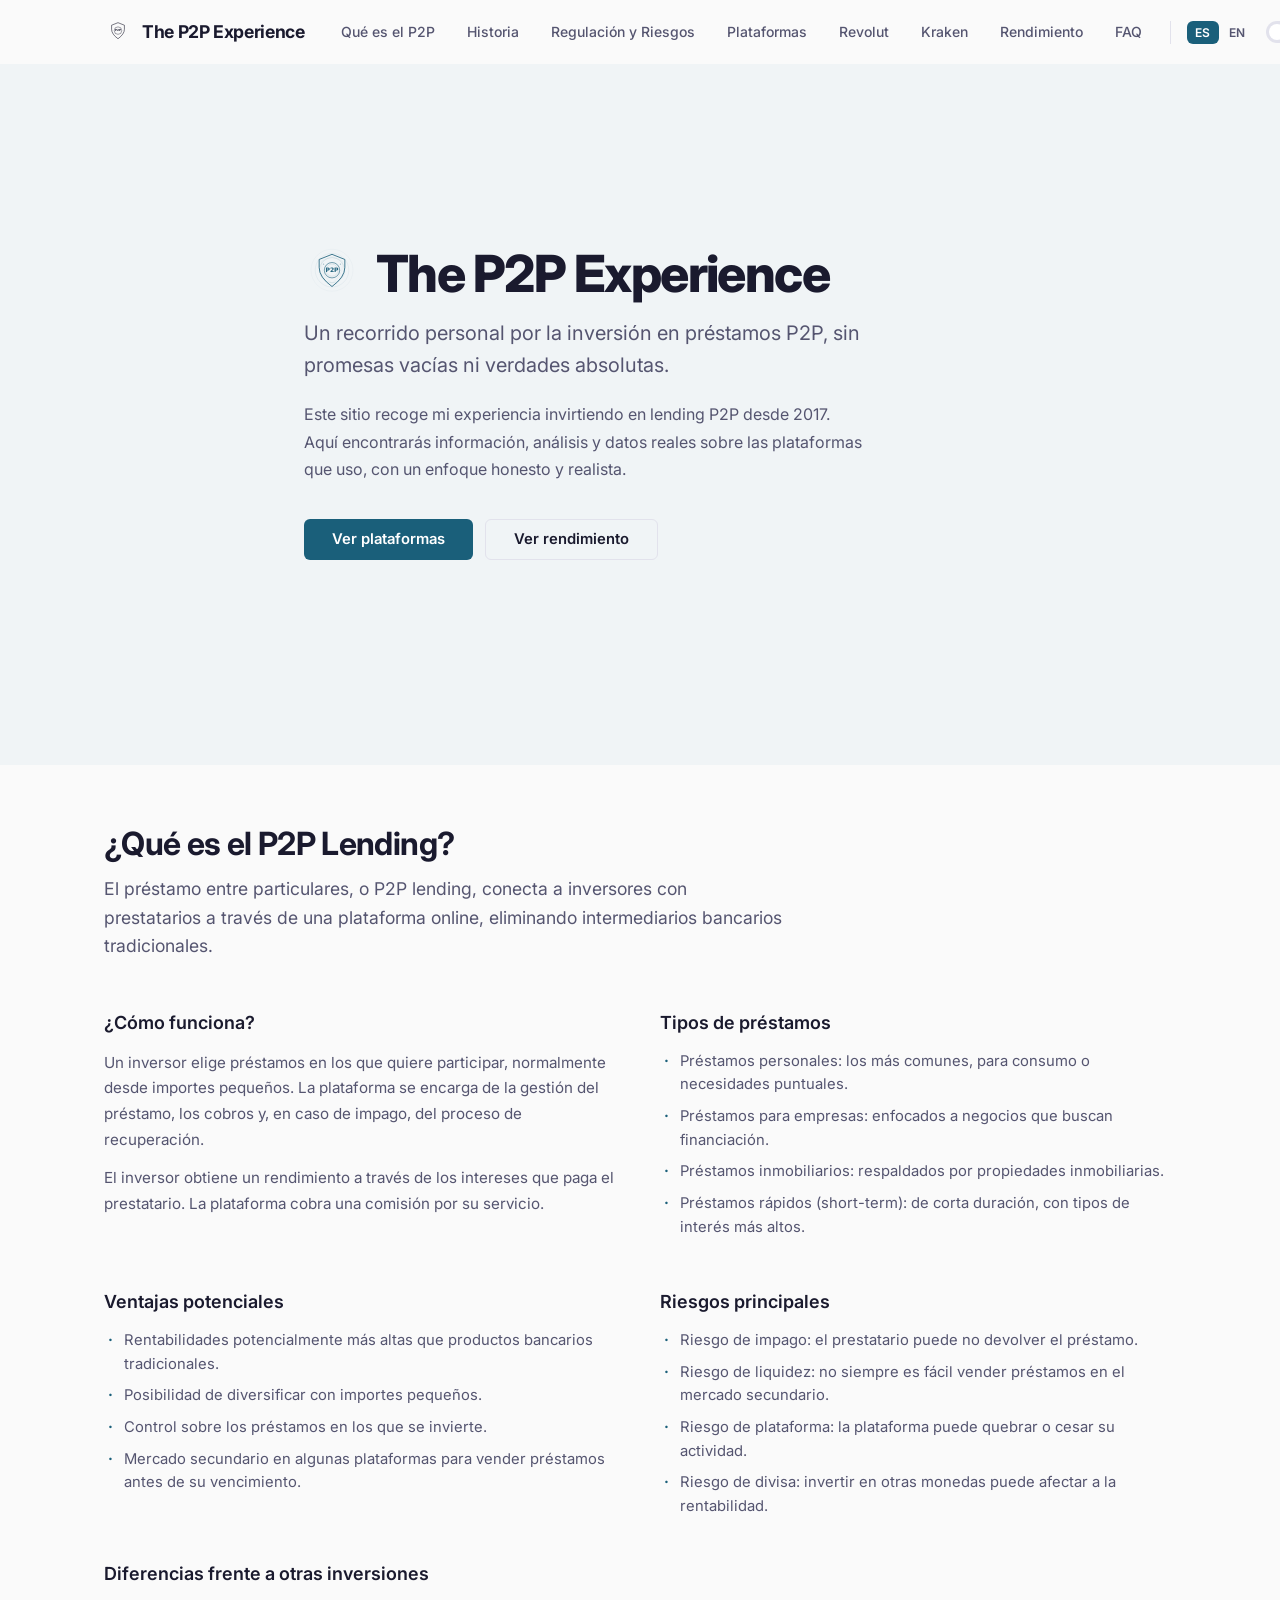
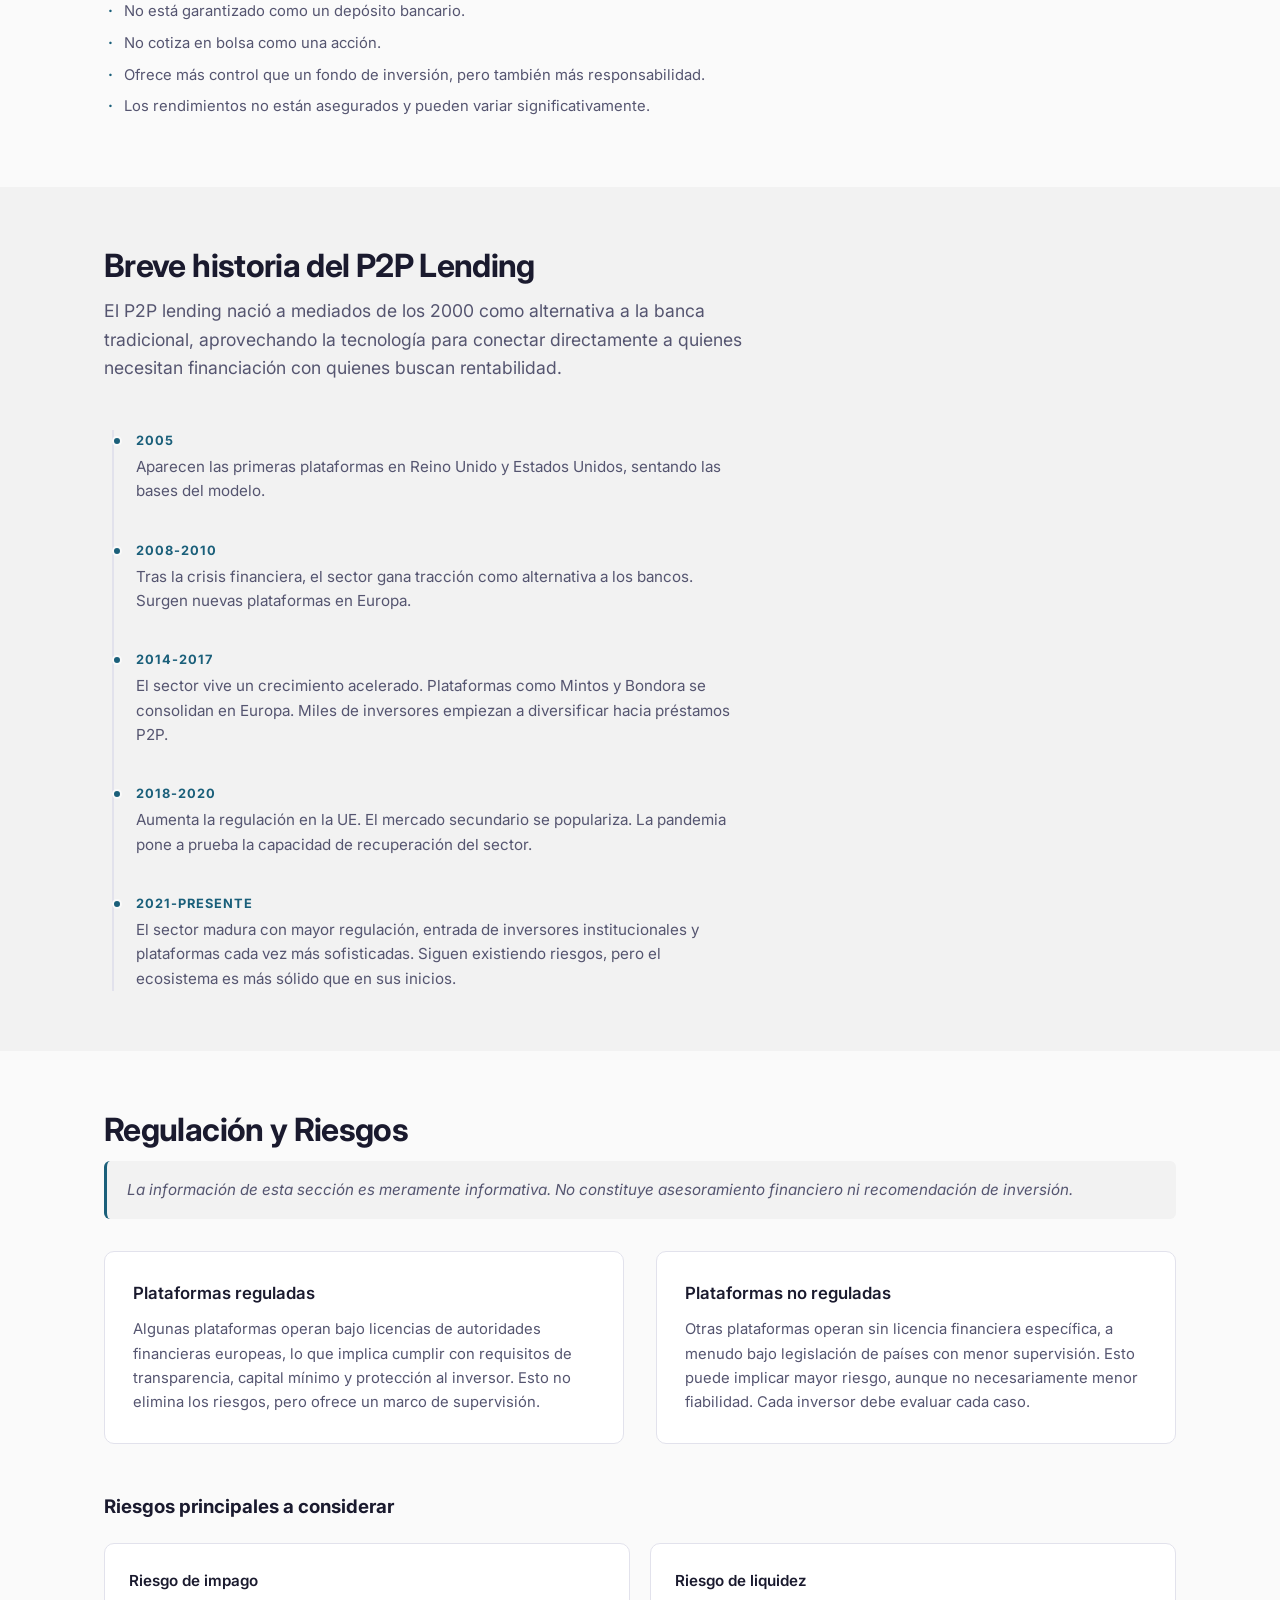
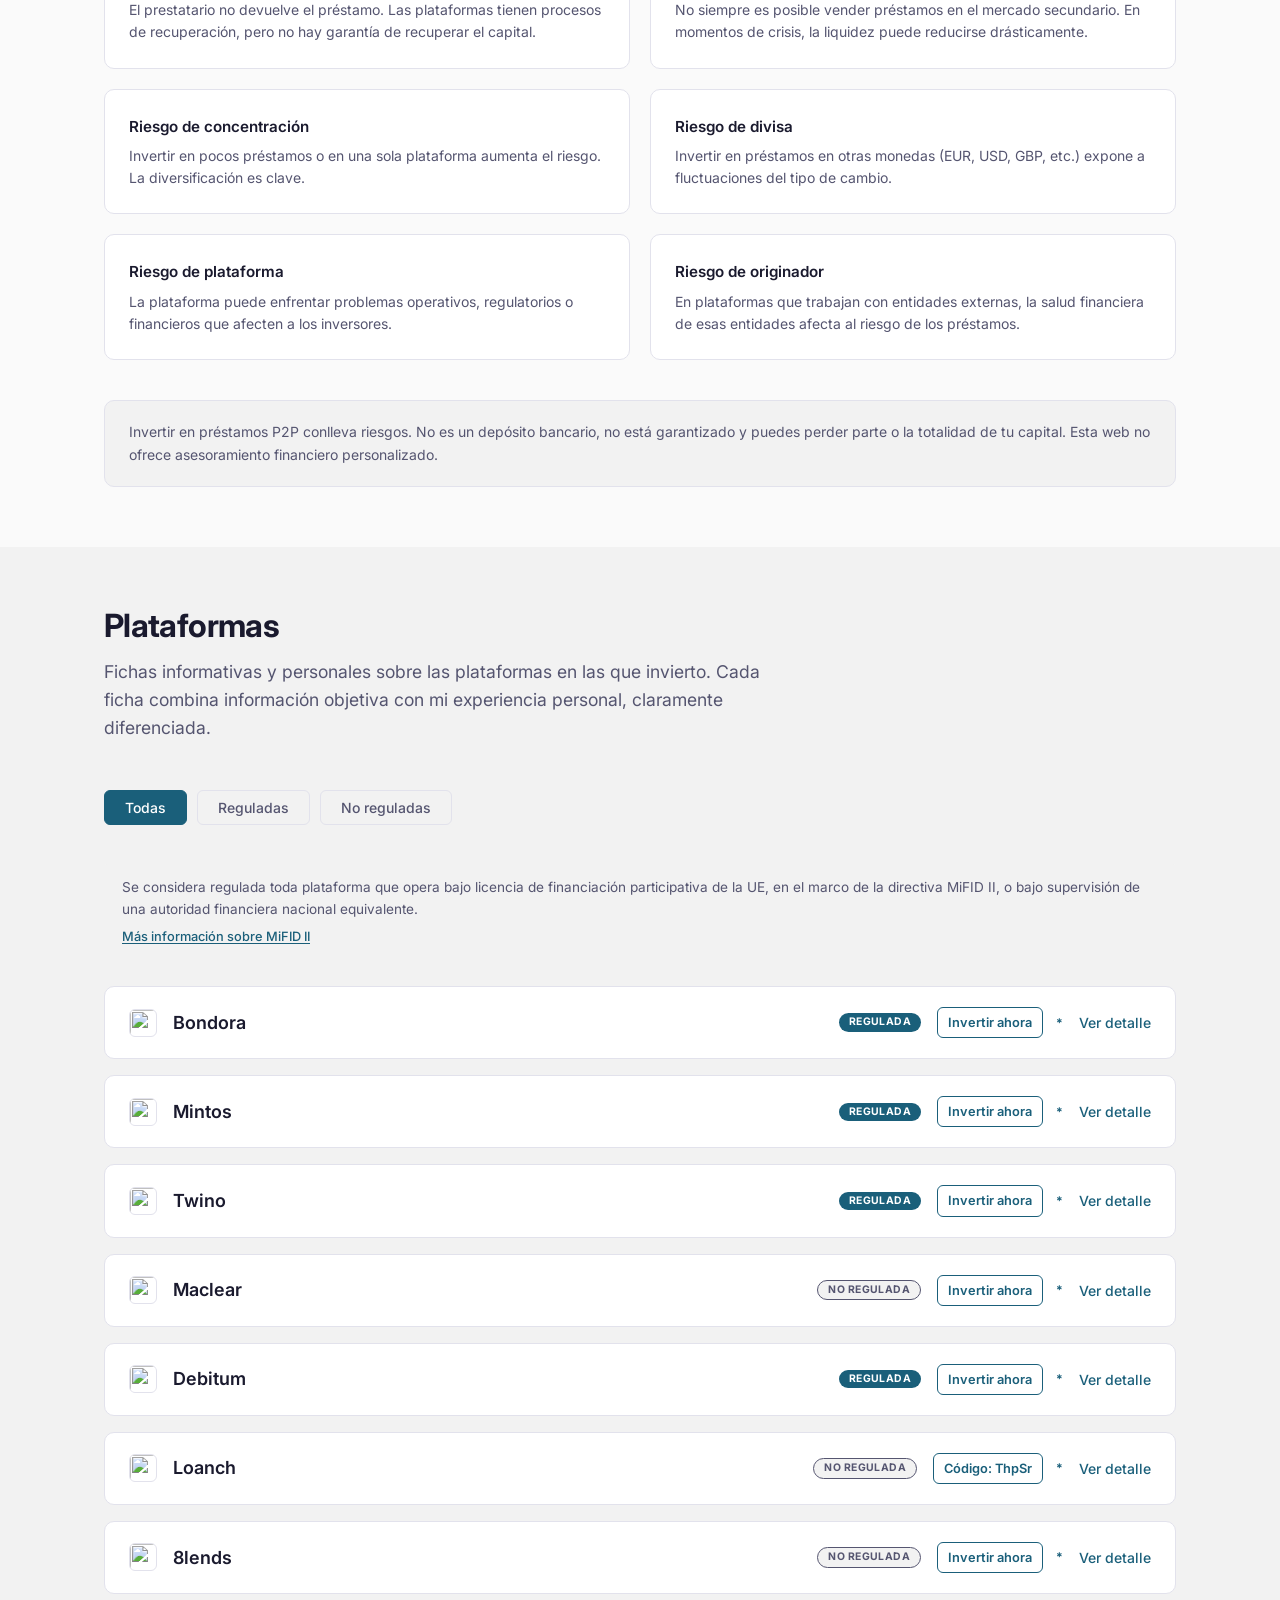
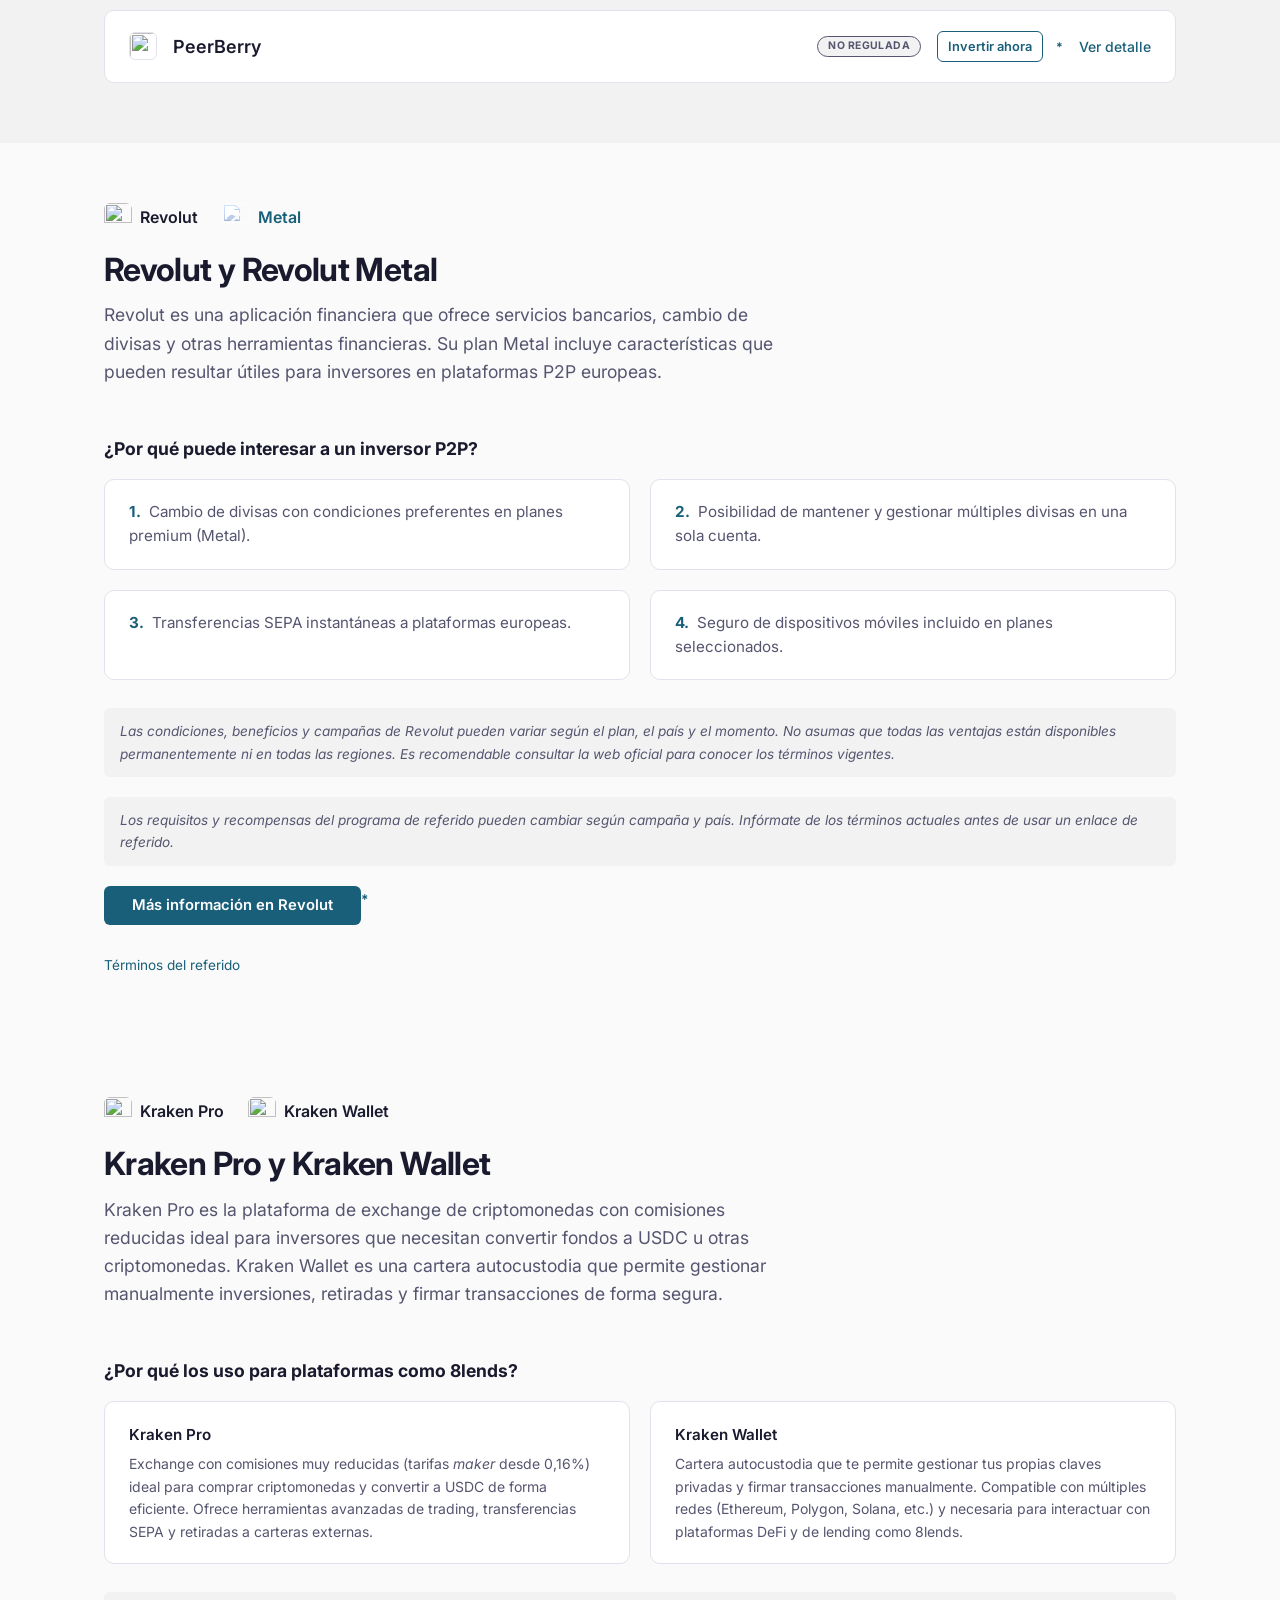
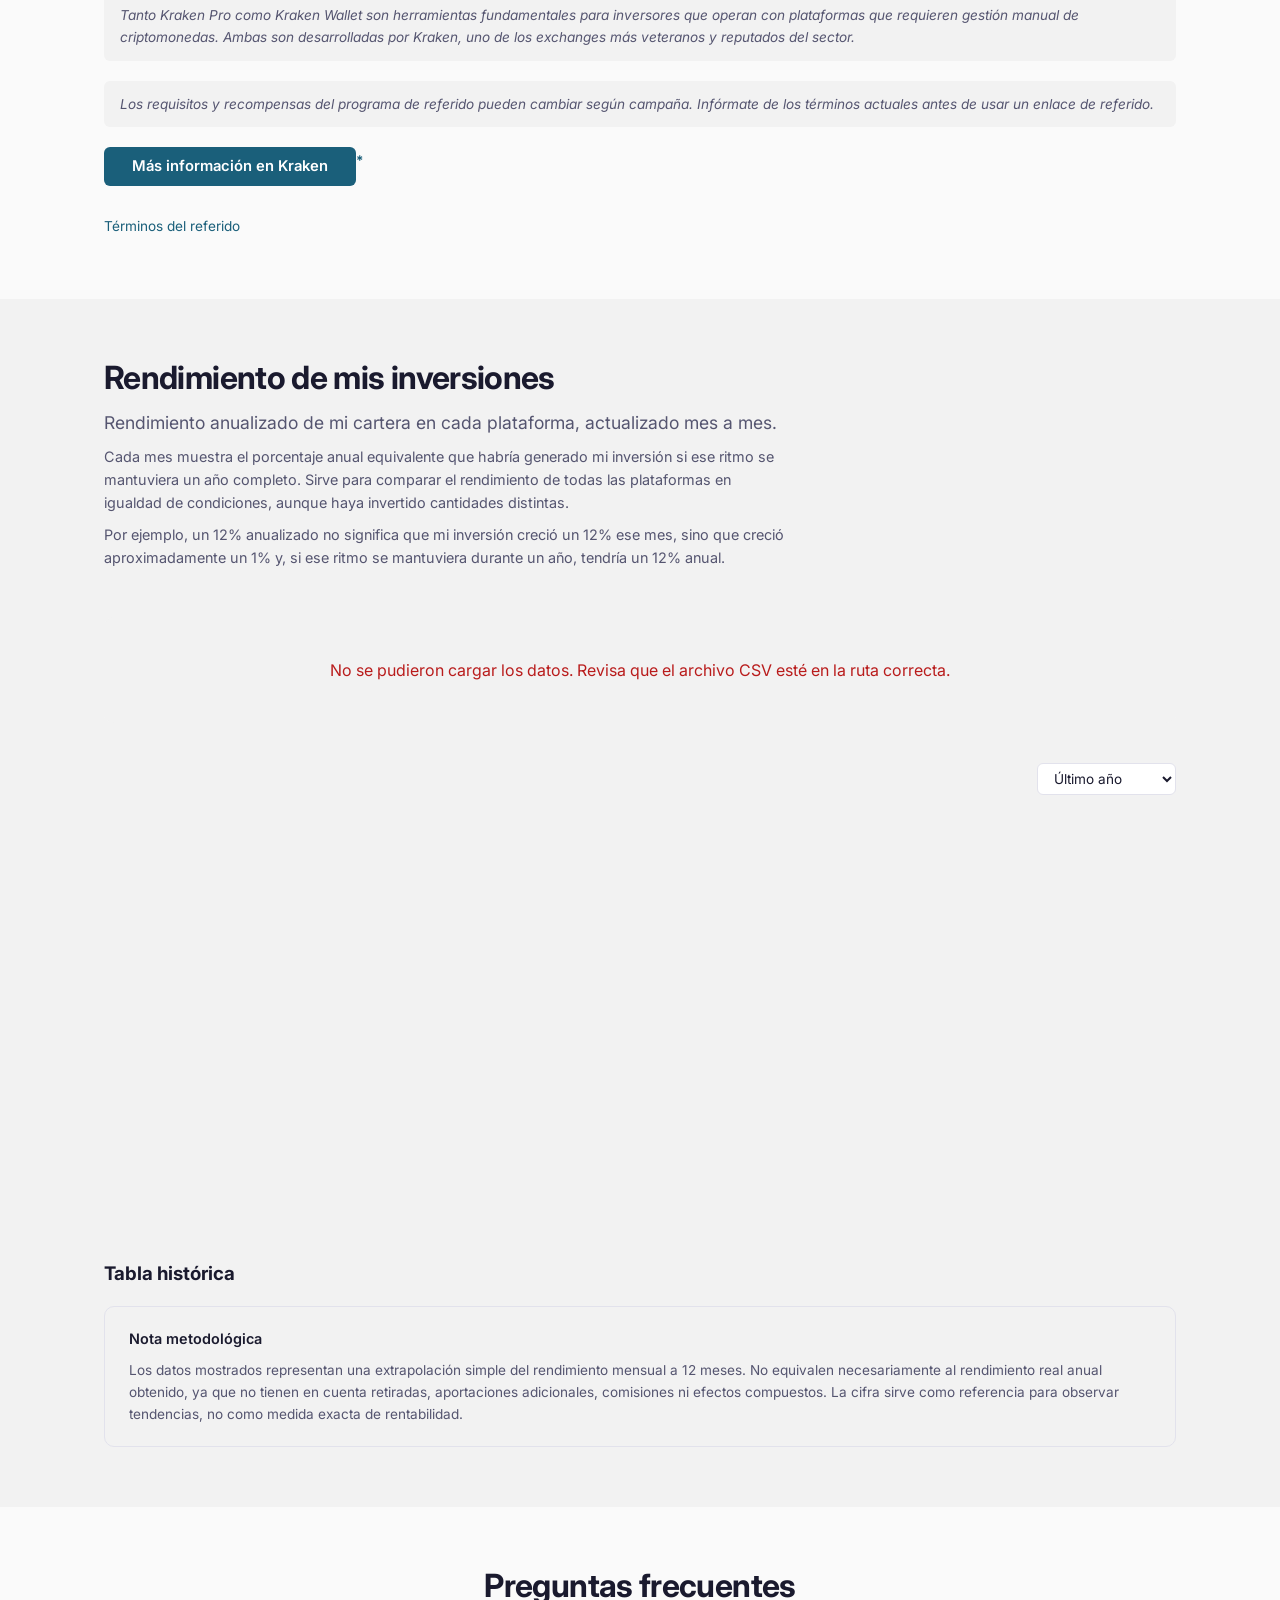
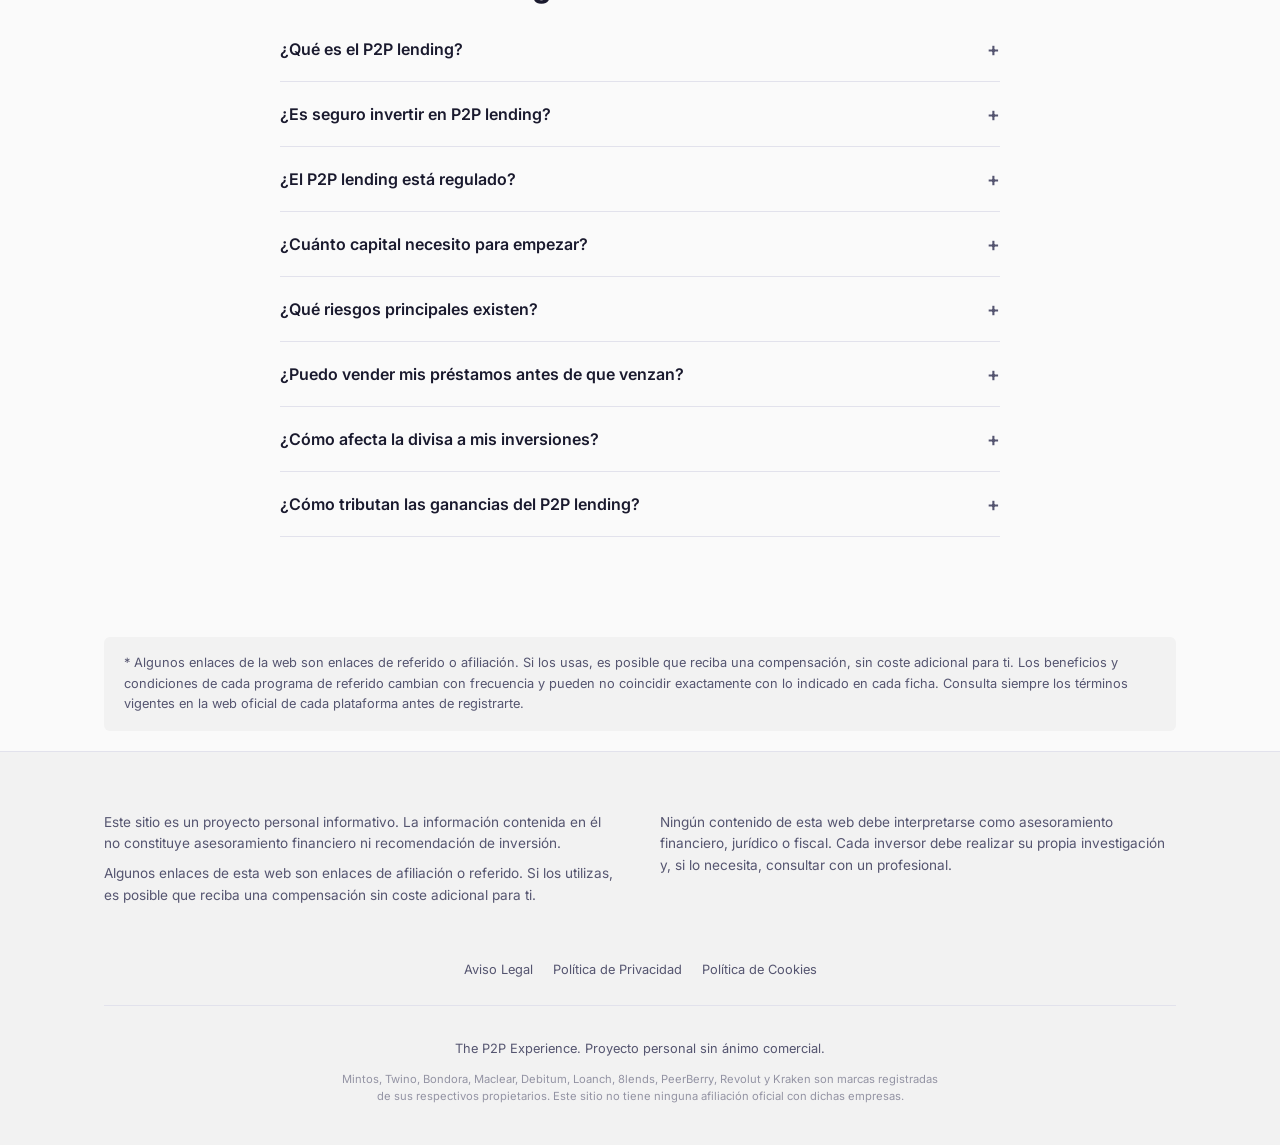
==== commit 82d6c474: "add missing Ver detalle toggle to PeerBerry card" ====
--- a/index.html
+++ b/index.html
@@ -626,6 +626,7 @@
         <span class="platform-name" data-i18n="plataforma_peerberry.nombre">PeerBerry</span>
         <span class="platform-badge badge-unregulated" data-i18n="plataformas.badge_no_regulada">No regulada</span>
         <a data-referral="peerberry" target="_blank" rel="sponsored nofollow noopener noreferrer" class="header-referral-link"><span data-i18n="plataformas.invertir_ahora">Invertir ahora</span></a><span class="ref-asterisk-wrap"><a href="#global-referral-note" class="ref-asterisk">*</a></span>
+        <button class="platform-toggle" aria-expanded="false" data-i18n="plataformas.ver_ficha">Ver detalle</button>
       </div>
       <div class="platform-content">
         <div class="platform-body">
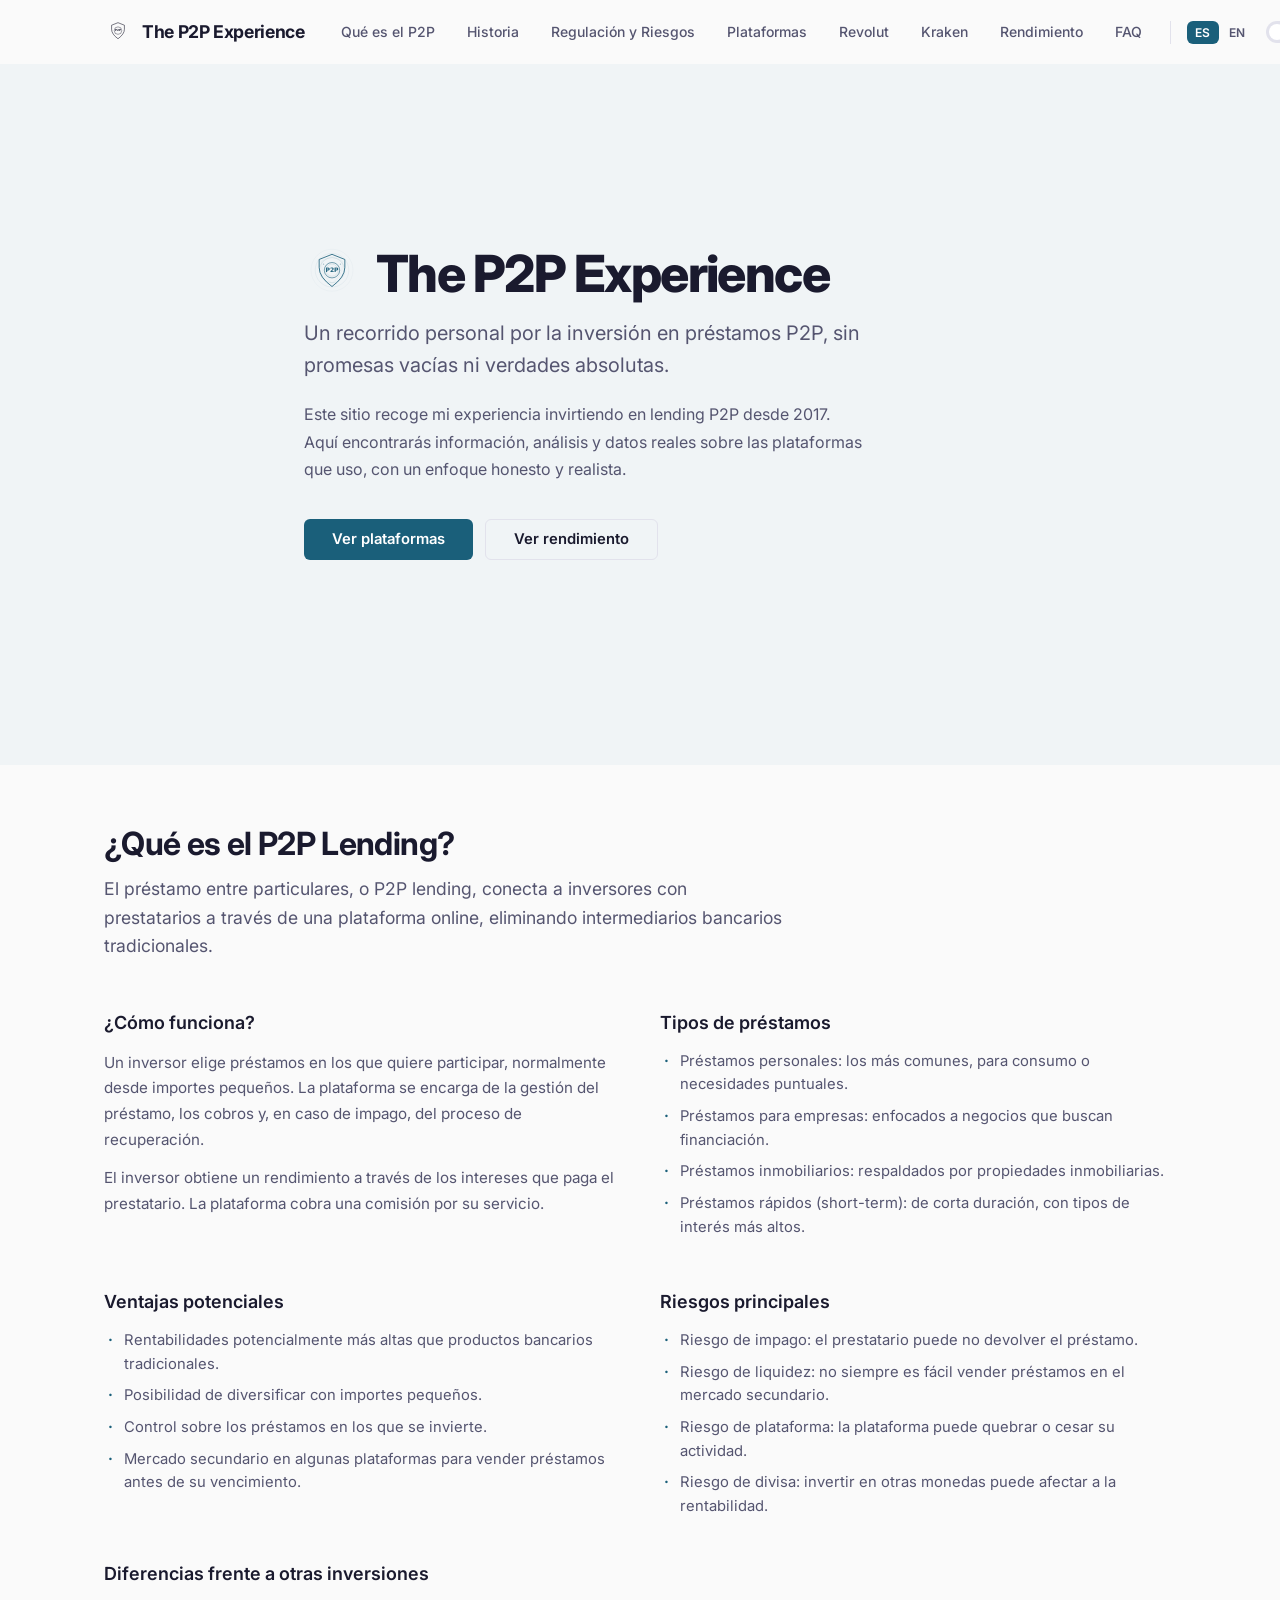
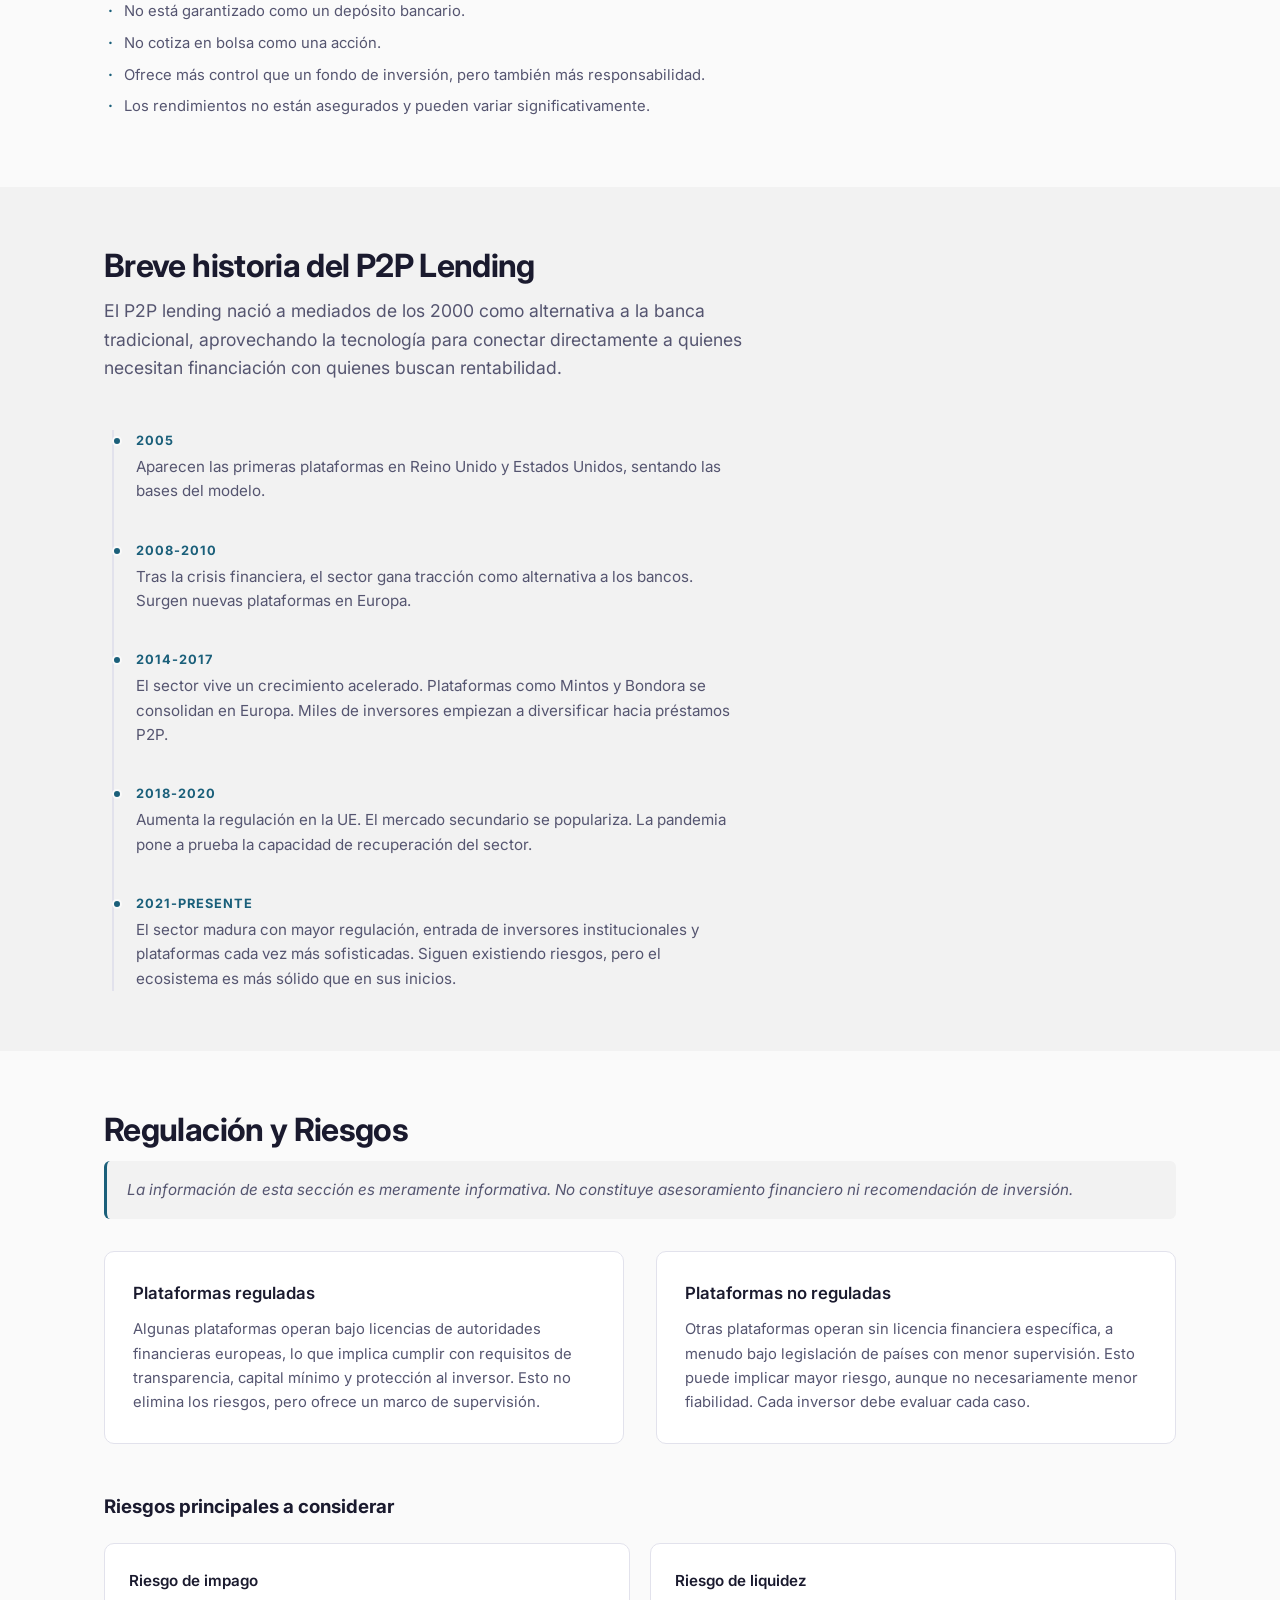
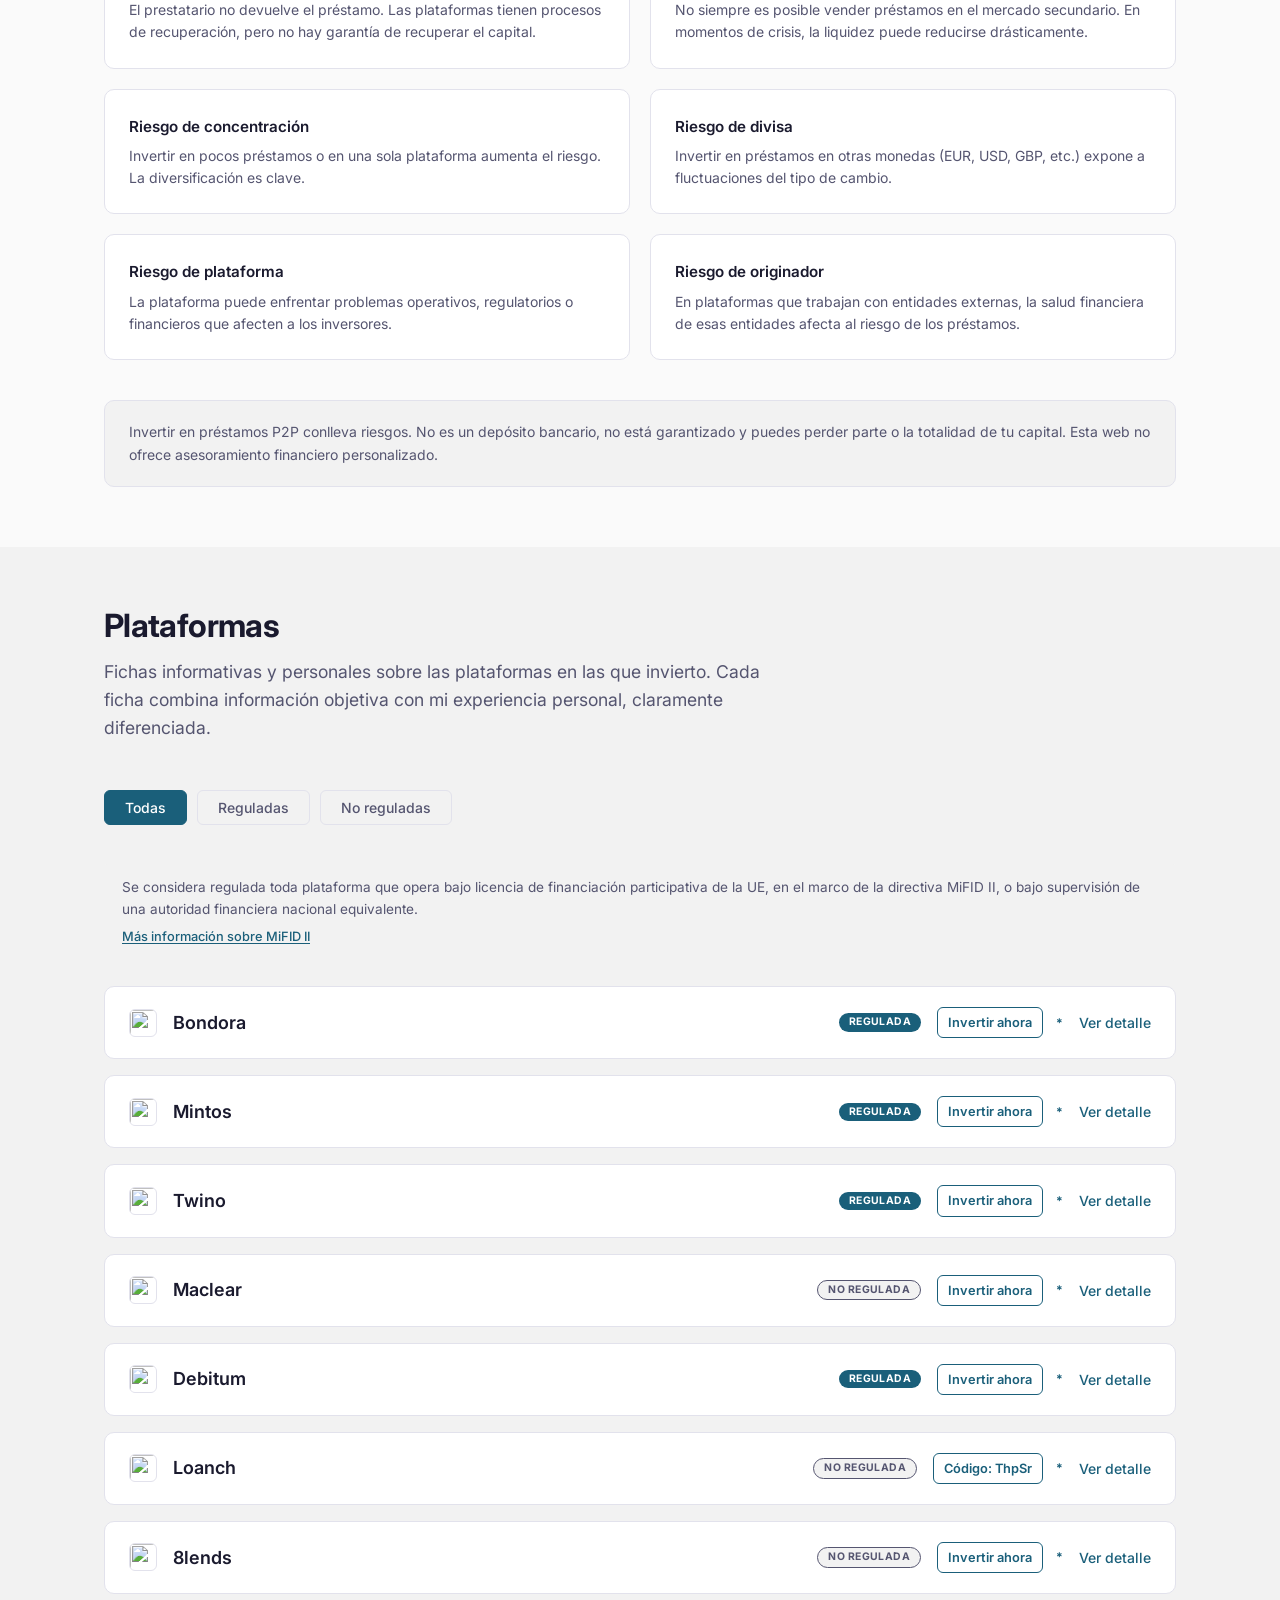
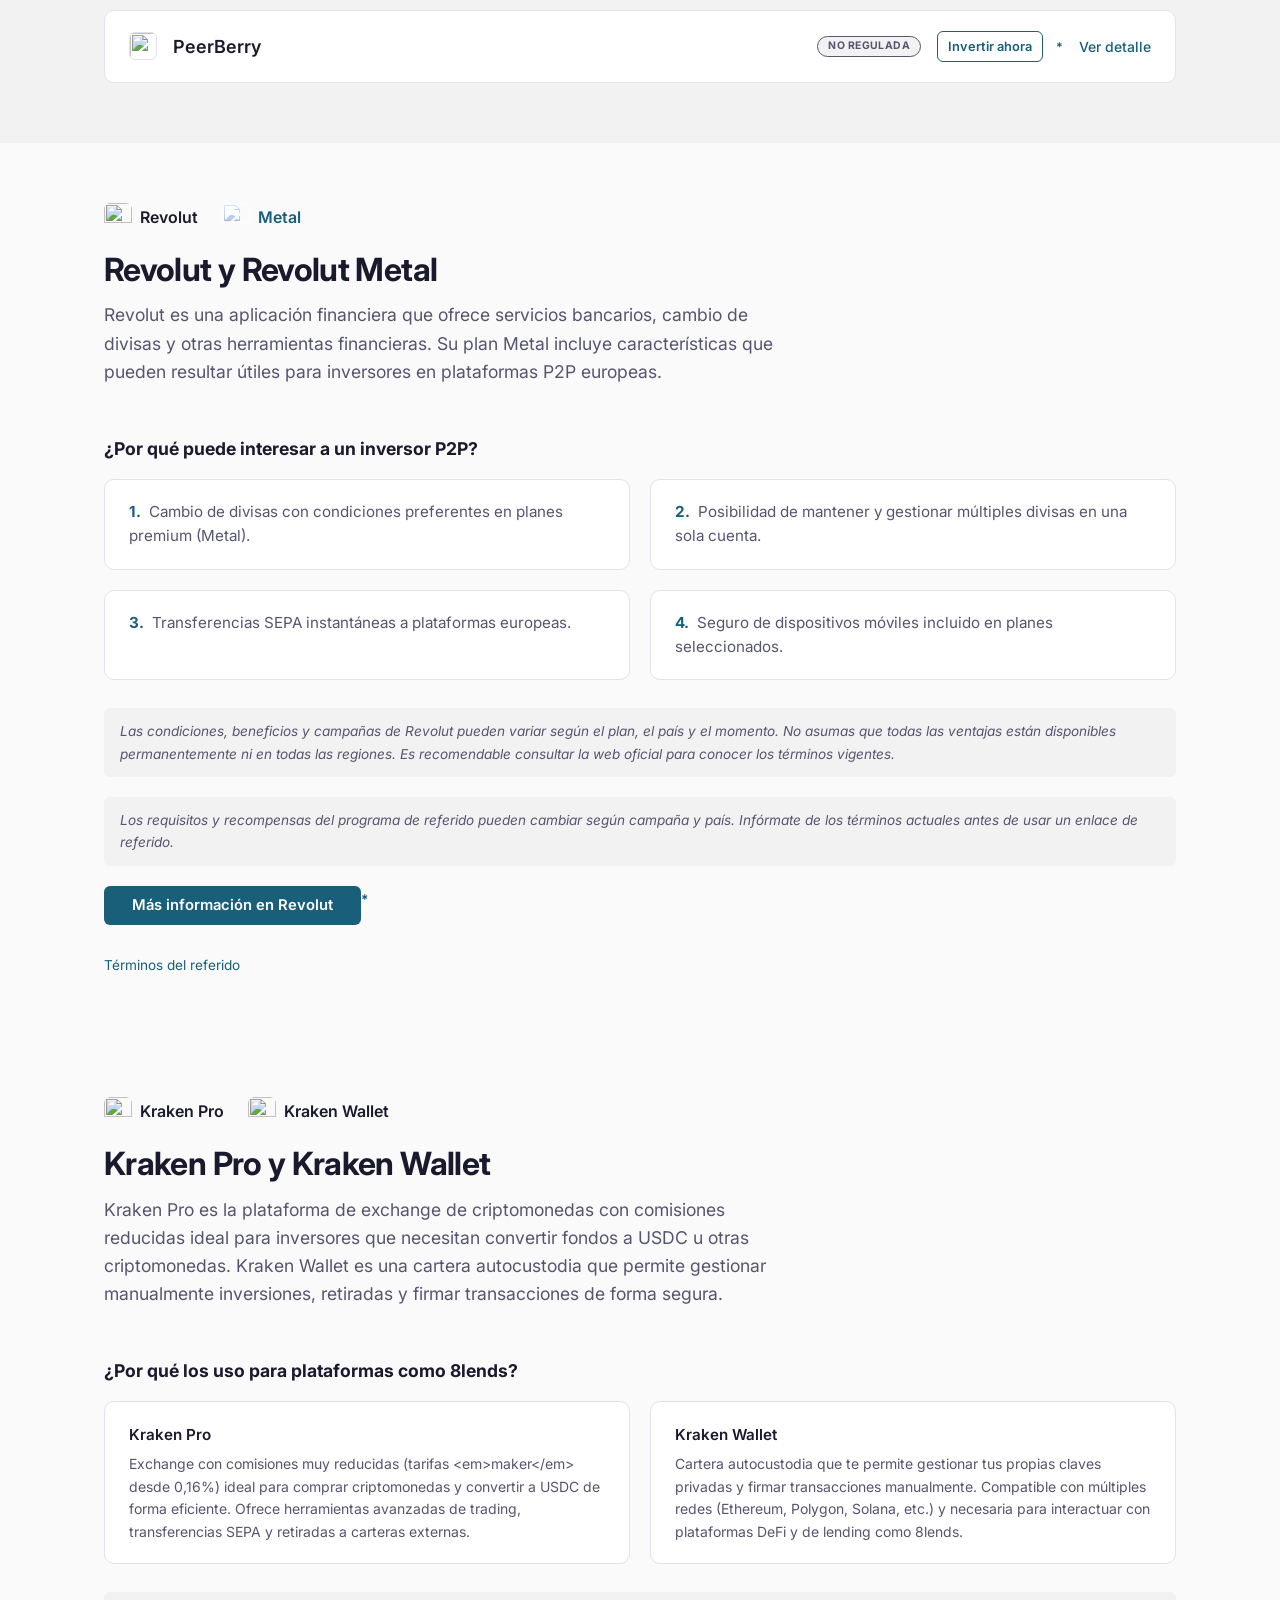
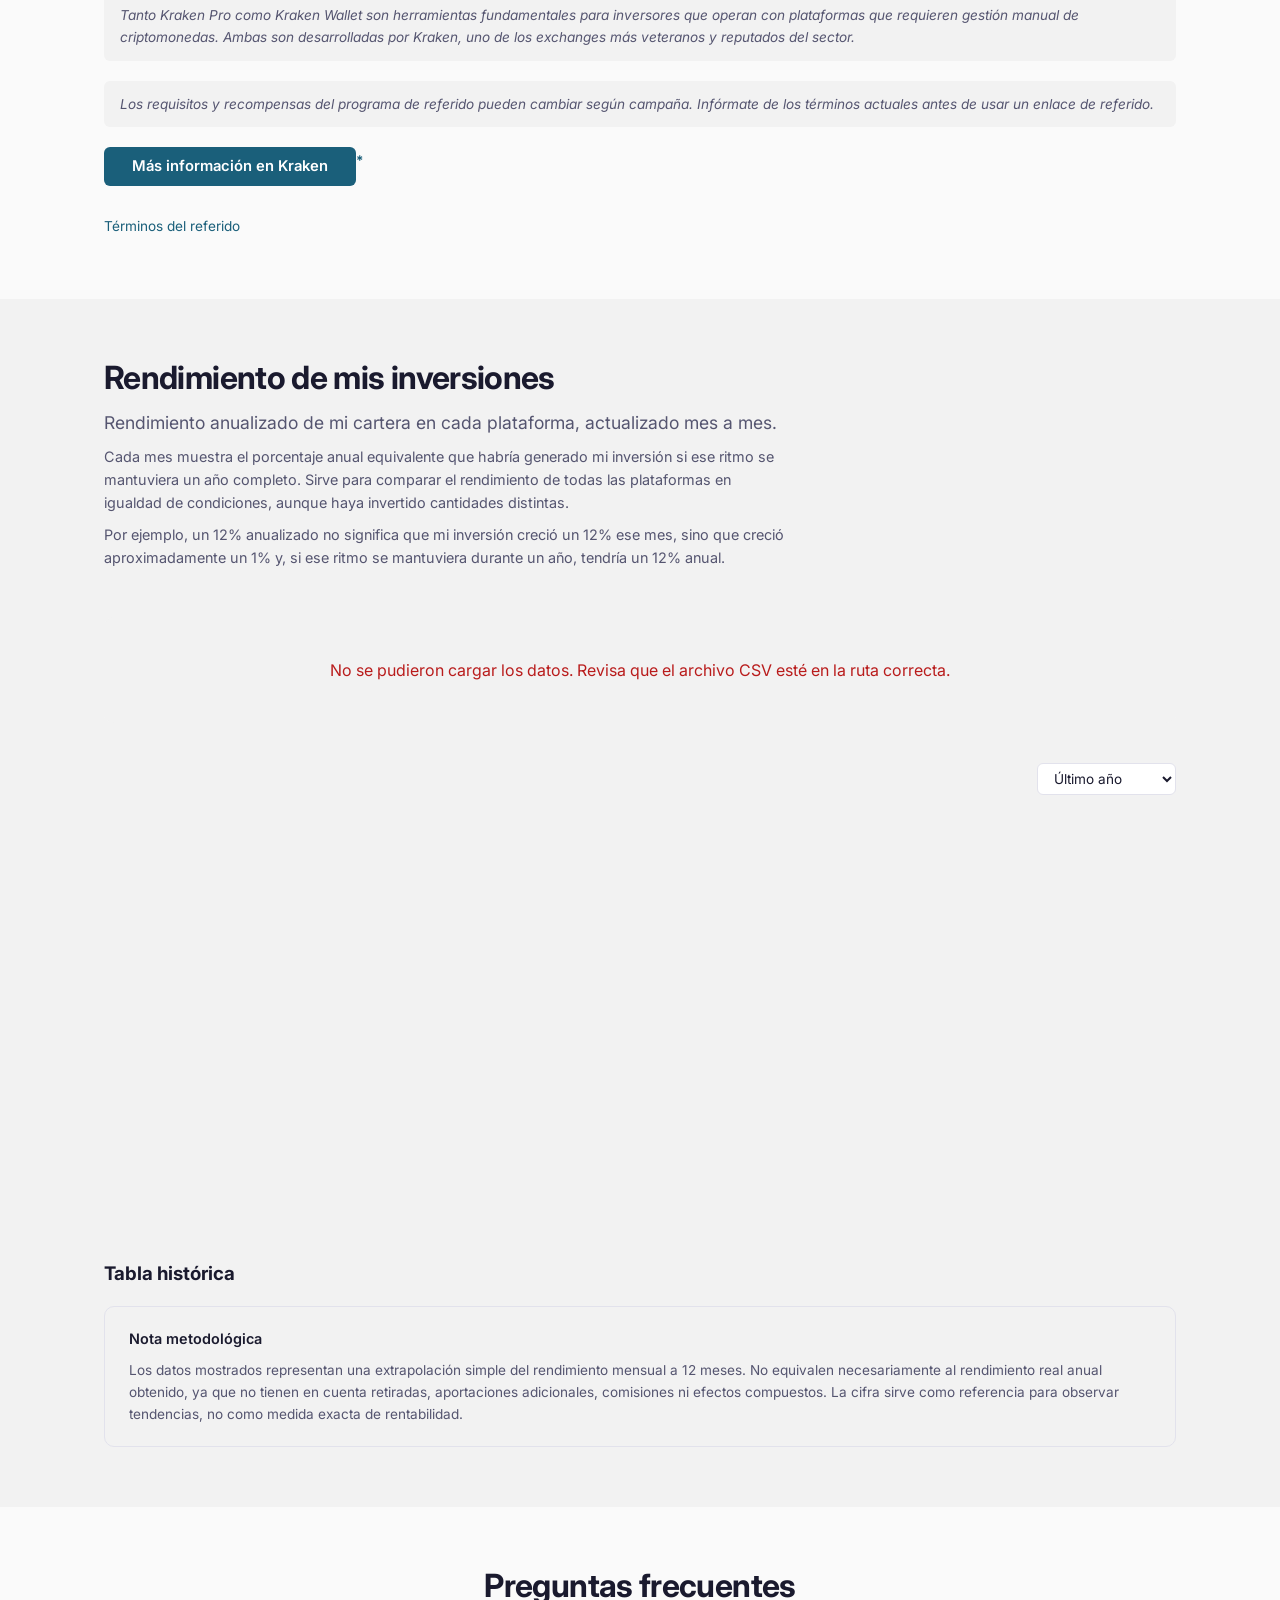
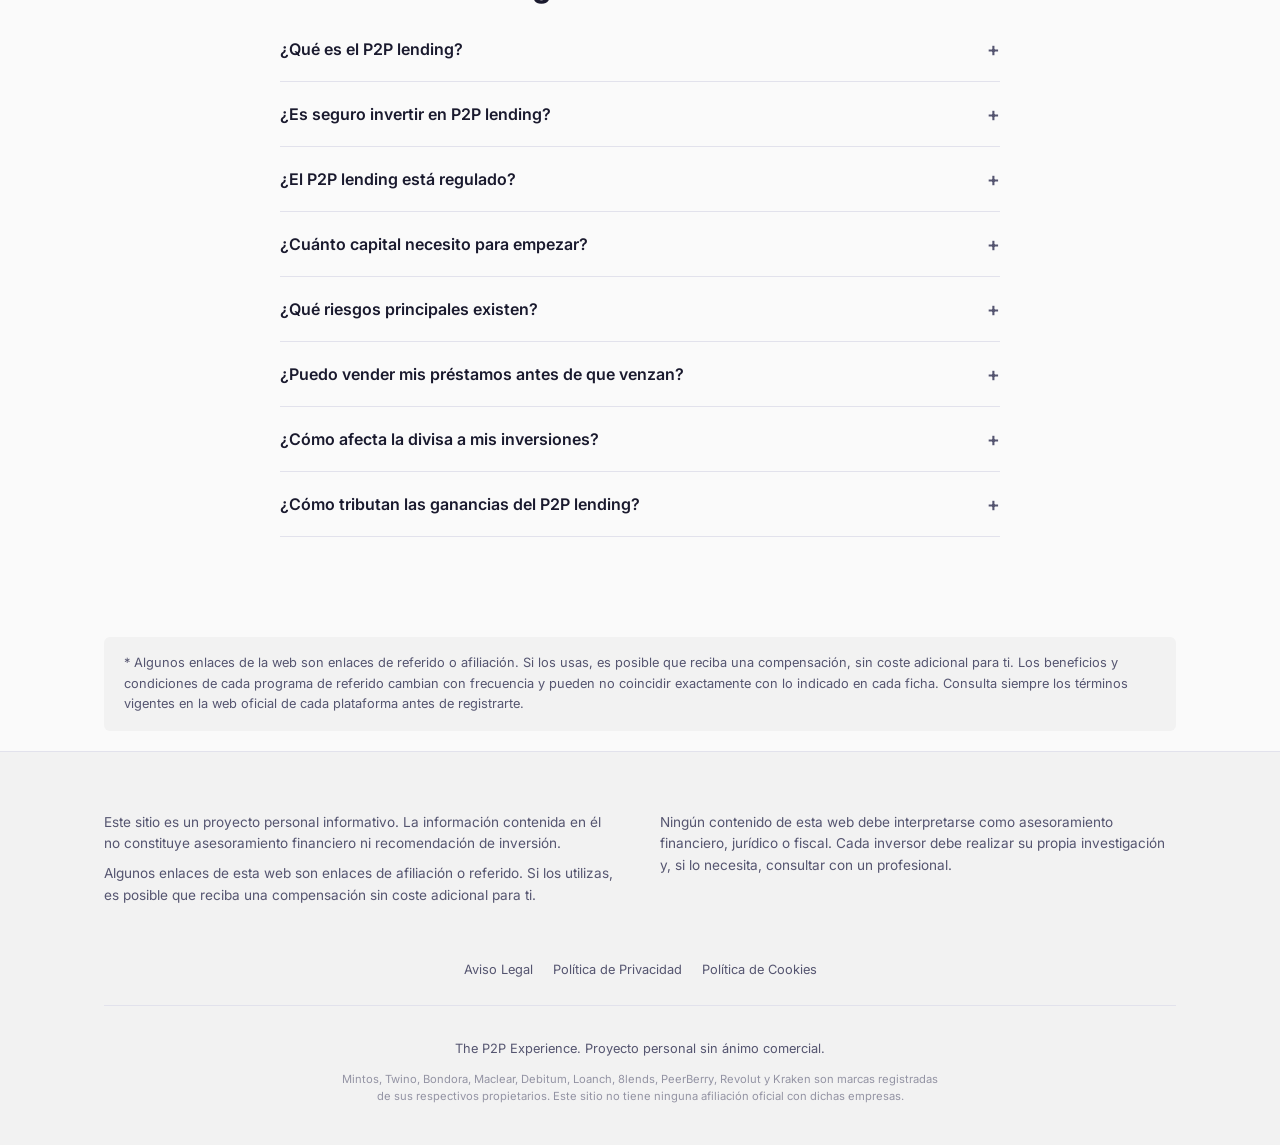
==== commit 837e8c27: "fix Kraken section showing Spanish text in English mode; bump v0.5.1" ====
--- a/index.html
+++ b/index.html
@@ -746,23 +746,23 @@
         Kraken Wallet
       </div>
     </div>
-    <h2 class="section-title">Kraken Pro y Kraken Wallet</h2>
-    <p class="section-subtitle">Kraken Pro es la plataforma de exchange de criptomonedas con comisiones reducidas ideal para inversores que necesitan convertir fondos a USDC u otras criptomonedas. Kraken Wallet es una cartera autocustodia que permite gestionar manualmente inversiones, retiradas y firmar transacciones de forma segura.</p>
-
-    <h3 style="margin-bottom:16px;font-size:1.1rem">¿Por qu&eacute; los uso para plataformas como 8lends?</h3>
+    <h2 class="section-title" data-i18n="kraken.title">Kraken Pro y Kraken Wallet</h2>
+    <p class="section-subtitle" data-i18n="kraken.subtitle">Kraken Pro es la plataforma de exchange de criptomonedas con comisiones reducidas ideal para inversores que necesitan convertir fondos a USDC u otras criptomonedas. Kraken Wallet es una cartera autocustodia que permite gestionar manualmente inversiones, retiradas y firmar transacciones de forma segura.</p>
+
+    <h3 style="margin-bottom:16px;font-size:1.1rem" data-i18n="kraken.reasons_title">¿Por qu&eacute; los uso para plataformas como 8lends?</h3>
 
     <div class="kraken-reasons">
       <div class="kraken-reason">
-        <h4>Kraken Pro</h4>
-        <p>Exchange con comisiones muy reducidas (tarifas <em>maker</em> desde 0,16%) ideal para comprar criptomonedas y convertir a USDC de forma eficiente. Ofrece herramientas avanzadas de trading, transferencias SEPA y retiradas a carteras externas.</p>
+        <h4 data-i18n="kraken.pro_title">Kraken Pro</h4>
+        <p data-i18n="kraken.pro_desc">Exchange con comisiones muy reducidas (tarifas <em>maker</em> desde 0,16%) ideal para comprar criptomonedas y convertir a USDC de forma eficiente. Ofrece herramientas avanzadas de trading, transferencias SEPA y retiradas a carteras externas.</p>
       </div>
       <div class="kraken-reason">
-        <h4>Kraken Wallet</h4>
-        <p>Cartera autocustodia que te permite gestionar tus propias claves privadas y firmar transacciones manualmente. Compatible con m&uacute;ltiples redes (Ethereum, Polygon, Solana, etc.) y necesaria para interactuar con plataformas DeFi y de lending como 8lends.</p>
-      </div>
-    </div>
-
-    <div class="kraken-note">
+        <h4 data-i18n="kraken.wallet_title">Kraken Wallet</h4>
+        <p data-i18n="kraken.wallet_desc">Cartera autocustodia que te permite gestionar tus propias claves privadas y firmar transacciones manualmente. Compatible con m&uacute;ltiples redes (Ethereum, Polygon, Solana, etc.) y necesaria para interactuar con plataformas DeFi y de lending como 8lends.</p>
+      </div>
+    </div>
+
+    <div class="kraken-note" data-i18n="kraken.note">
       Tanto Kraken Pro como Kraken Wallet son herramientas fundamentales para inversores que operan con plataformas que requieren gesti&oacute;n manual de criptomonedas. Ambas son desarrolladas por Kraken, uno de los exchanges m&aacute;s veteranos y reputados del sector.
     </div>
 
@@ -770,9 +770,9 @@
       Referral program requirements and rewards may change depending on campaign. Check current terms before using a referral link.
     </div>
 
-    <a data-referral="kraken" target="_blank" rel="sponsored nofollow noopener noreferrer" class="btn btn-primary">M&aacute;s informaci&oacute;n en Kraken</a><sup><a href="#global-referral-note" class="ref-asterisk">*</a></sup>
+    <a data-referral="kraken" target="_blank" rel="sponsored nofollow noopener noreferrer" class="btn btn-primary" data-i18n="kraken.cta">M&aacute;s informaci&oacute;n en Kraken</a><sup><a href="#global-referral-note" class="ref-asterisk">*</a></sup>
     <br><br>
-    <a data-referral-terms="kraken" target="_blank" rel="sponsored nofollow noopener noreferrer" style="font-size:0.85rem"><span>T&eacute;rminos del referido</span></a>
+    <a data-referral-terms="kraken" target="_blank" rel="sponsored nofollow noopener noreferrer" style="font-size:0.85rem"><span data-i18n="plataformas.terminos_referido">T&eacute;rminos del referido</span></a>
   </div>
 </section>
 
